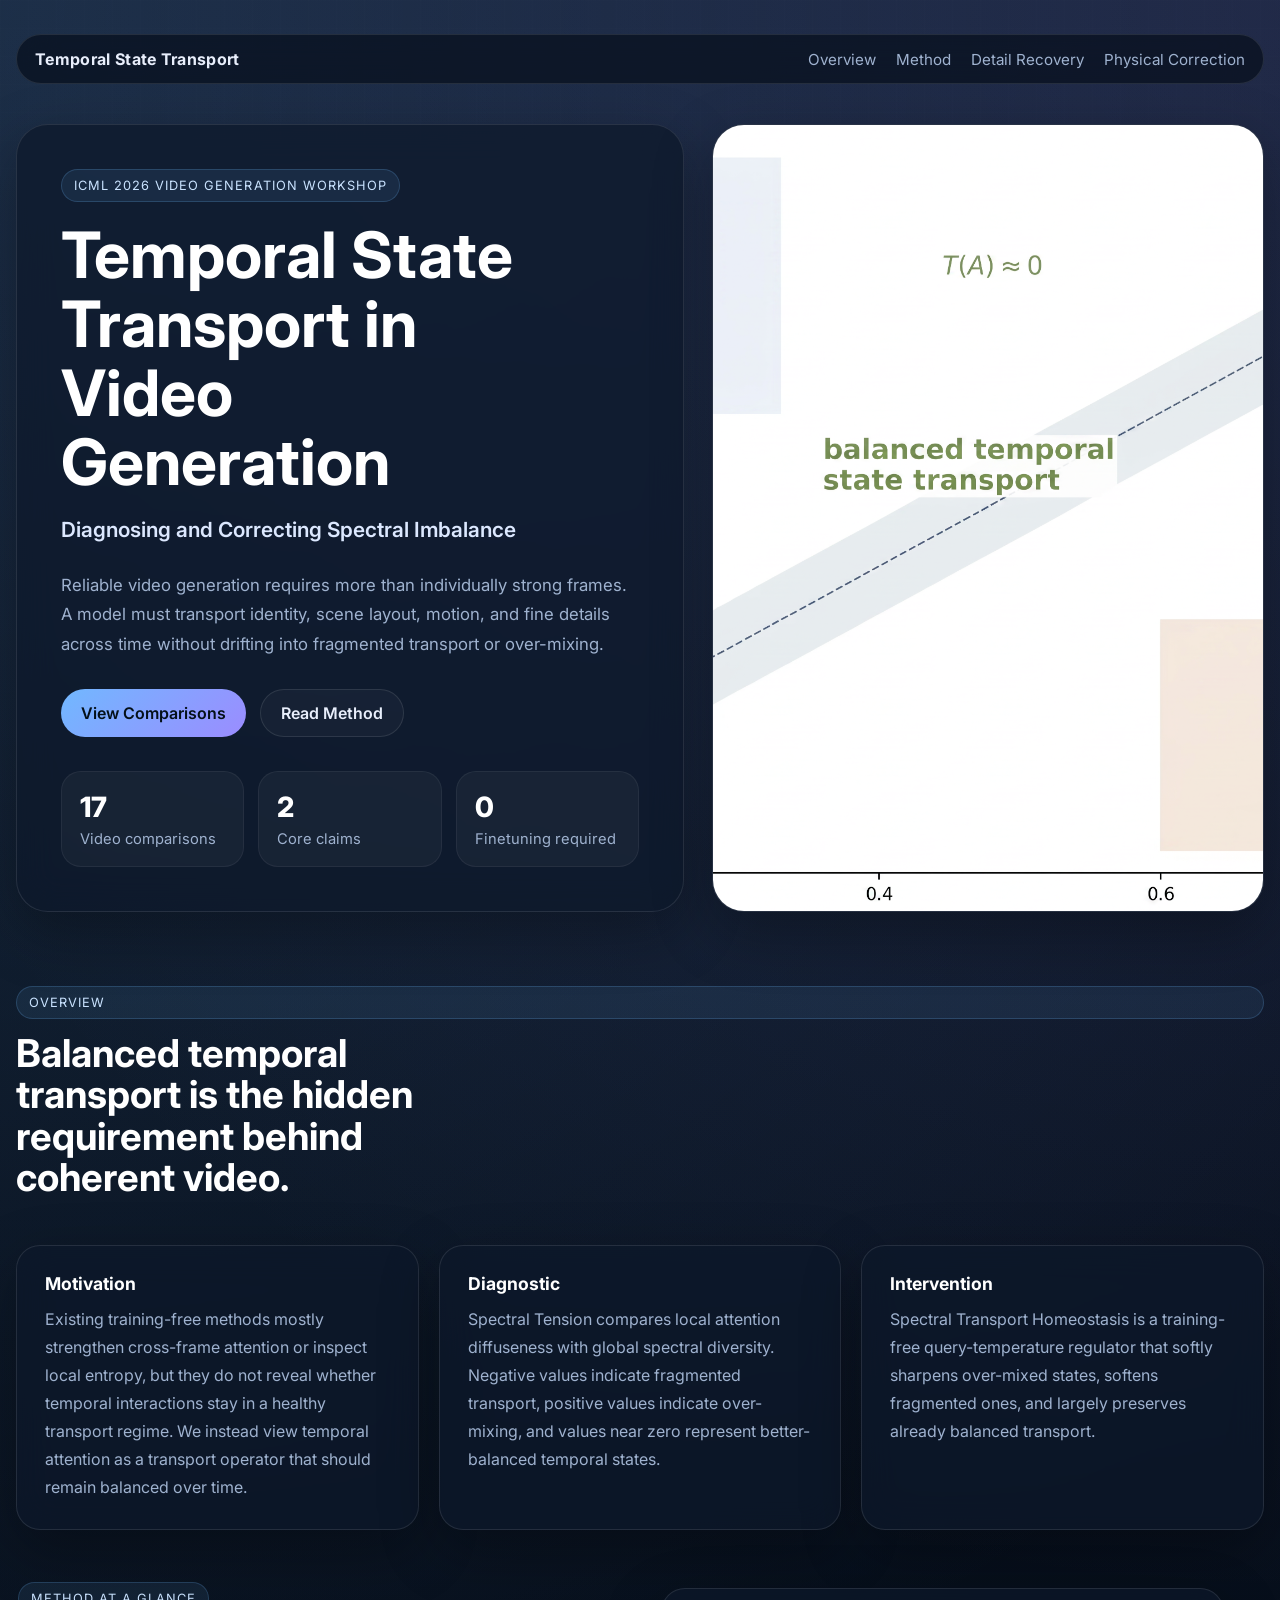
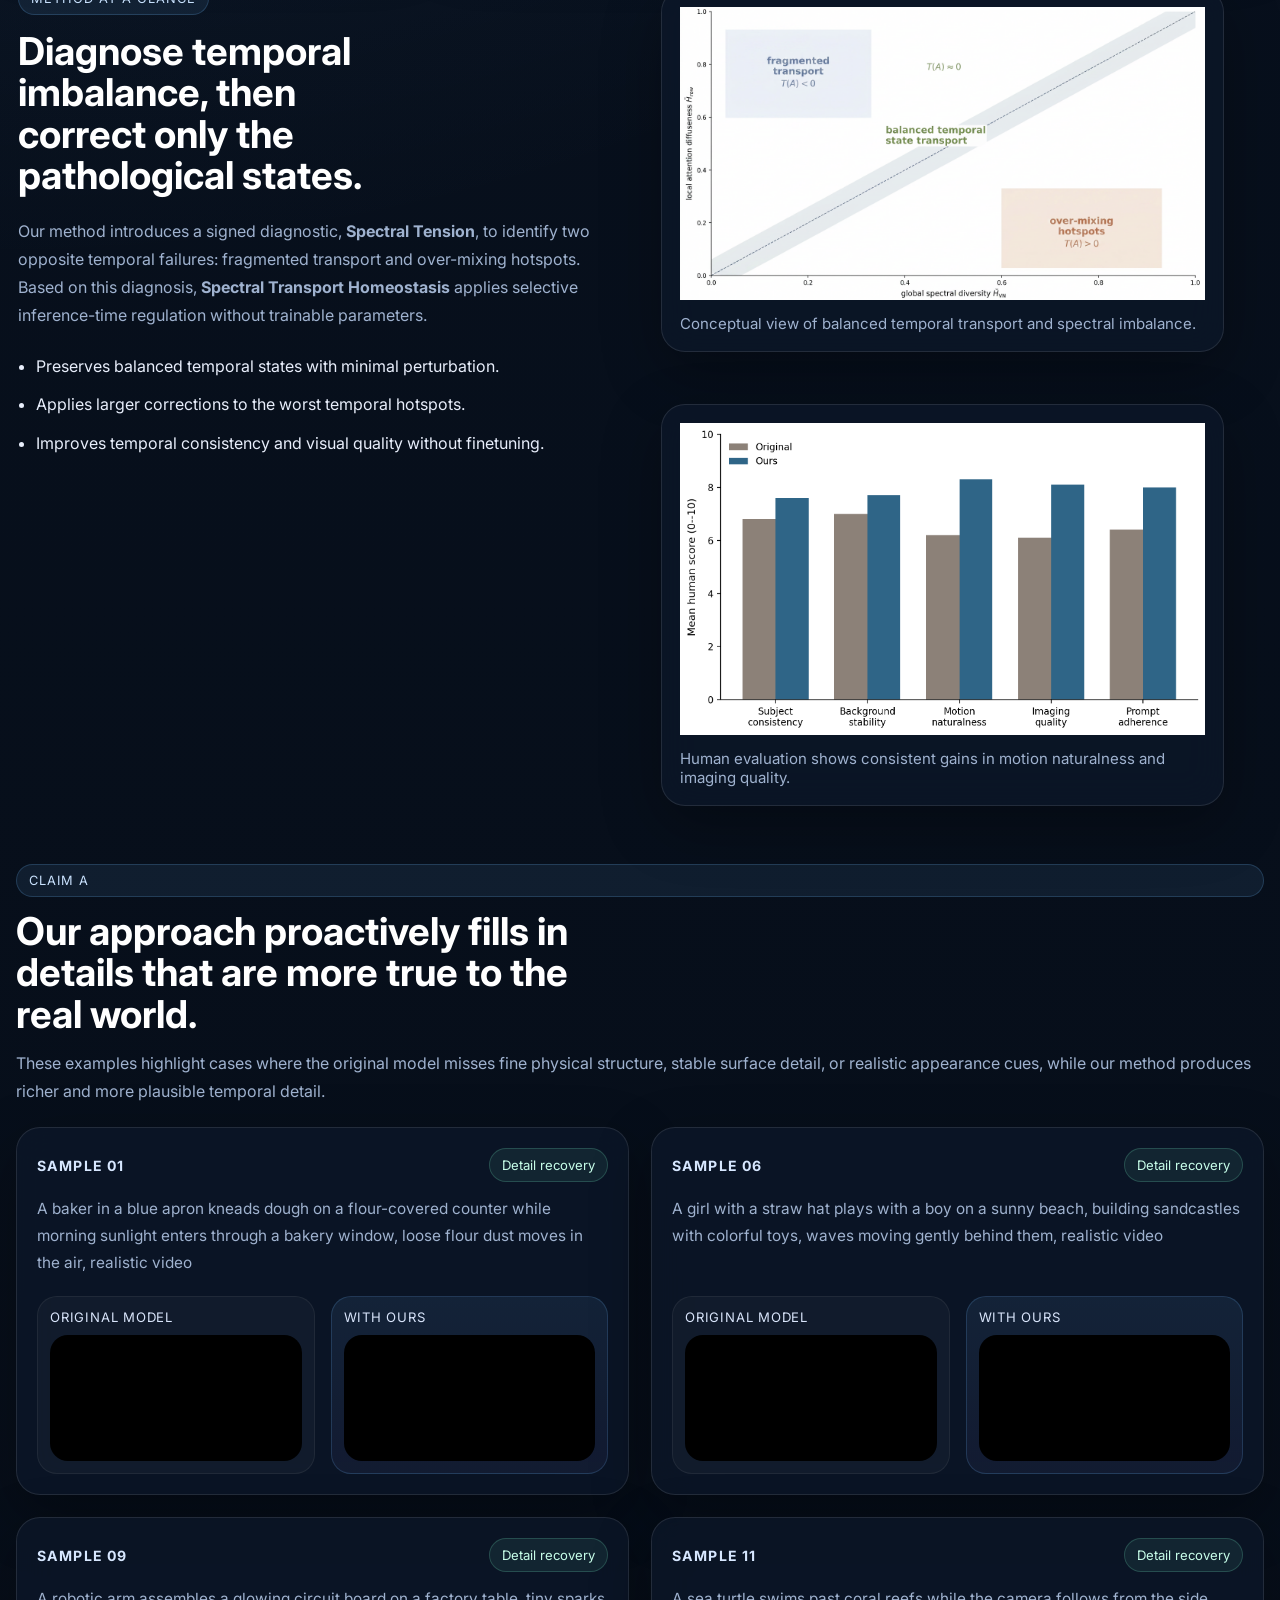
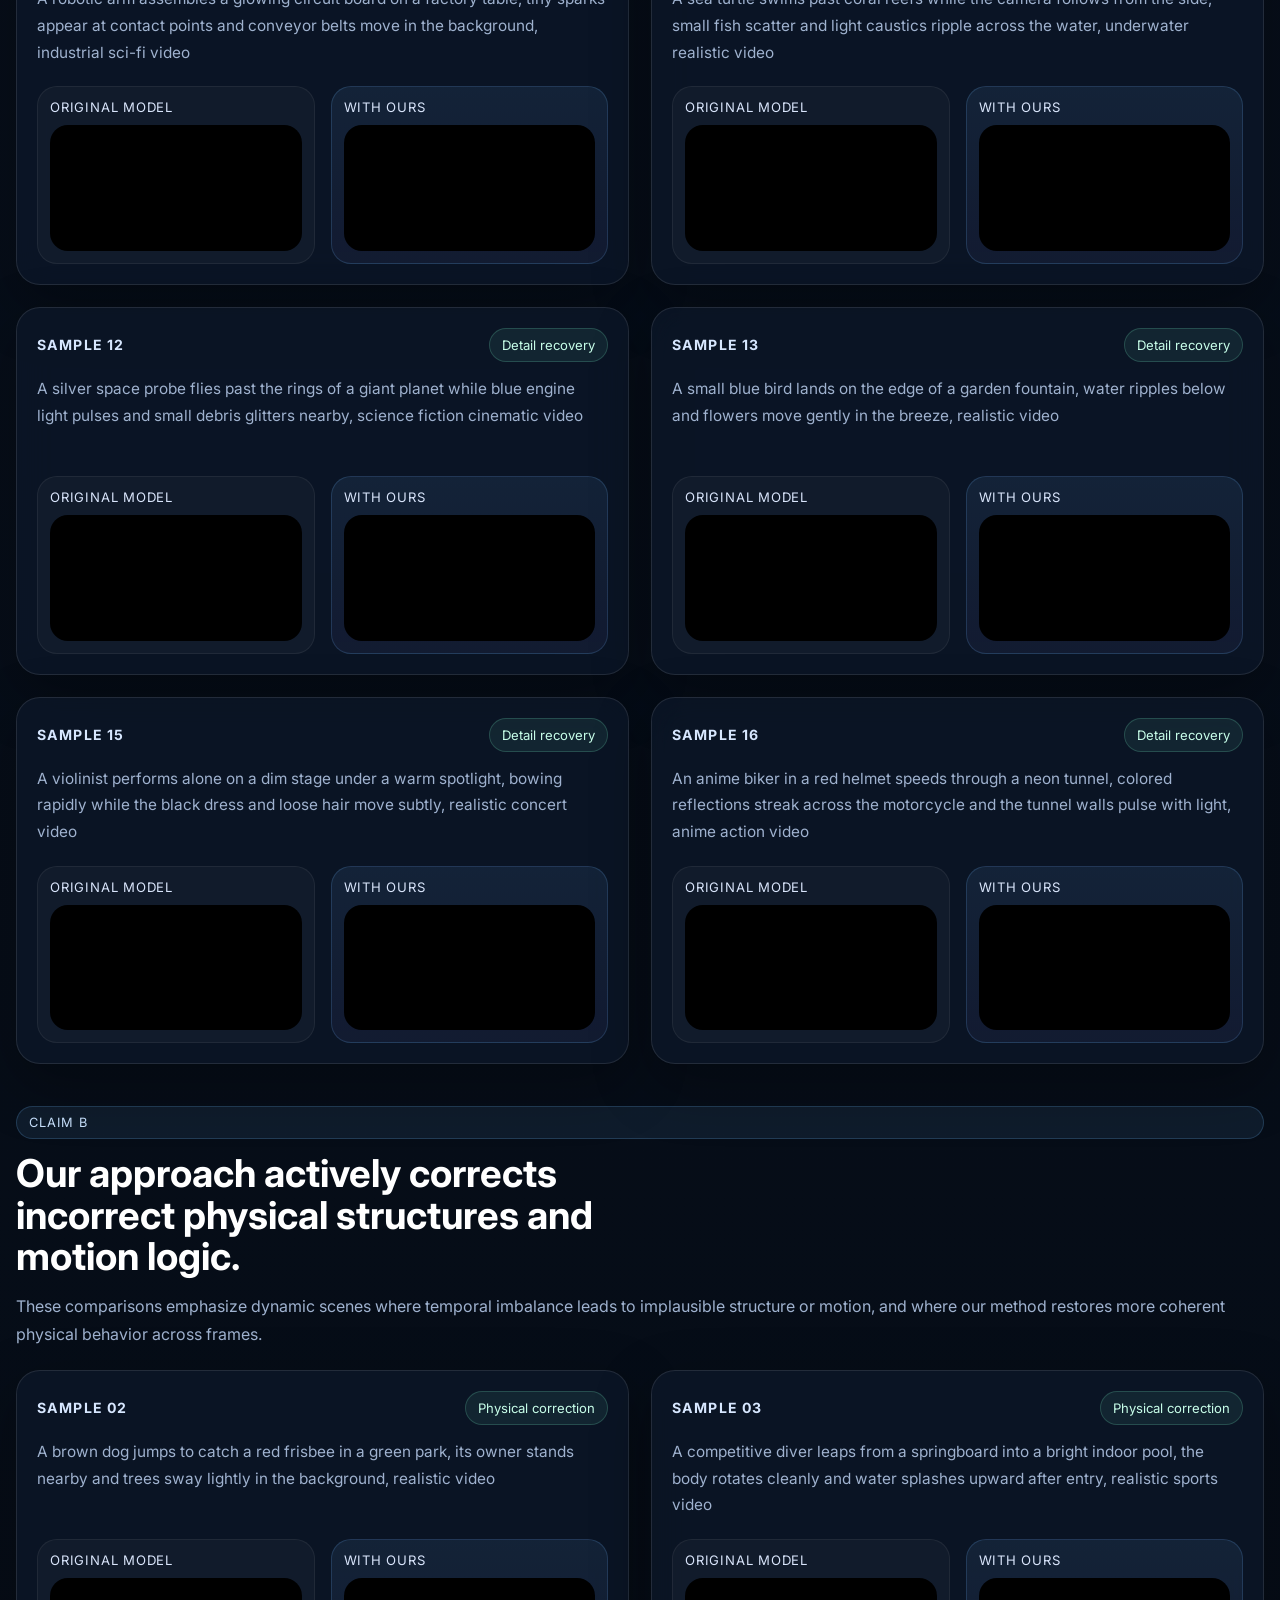
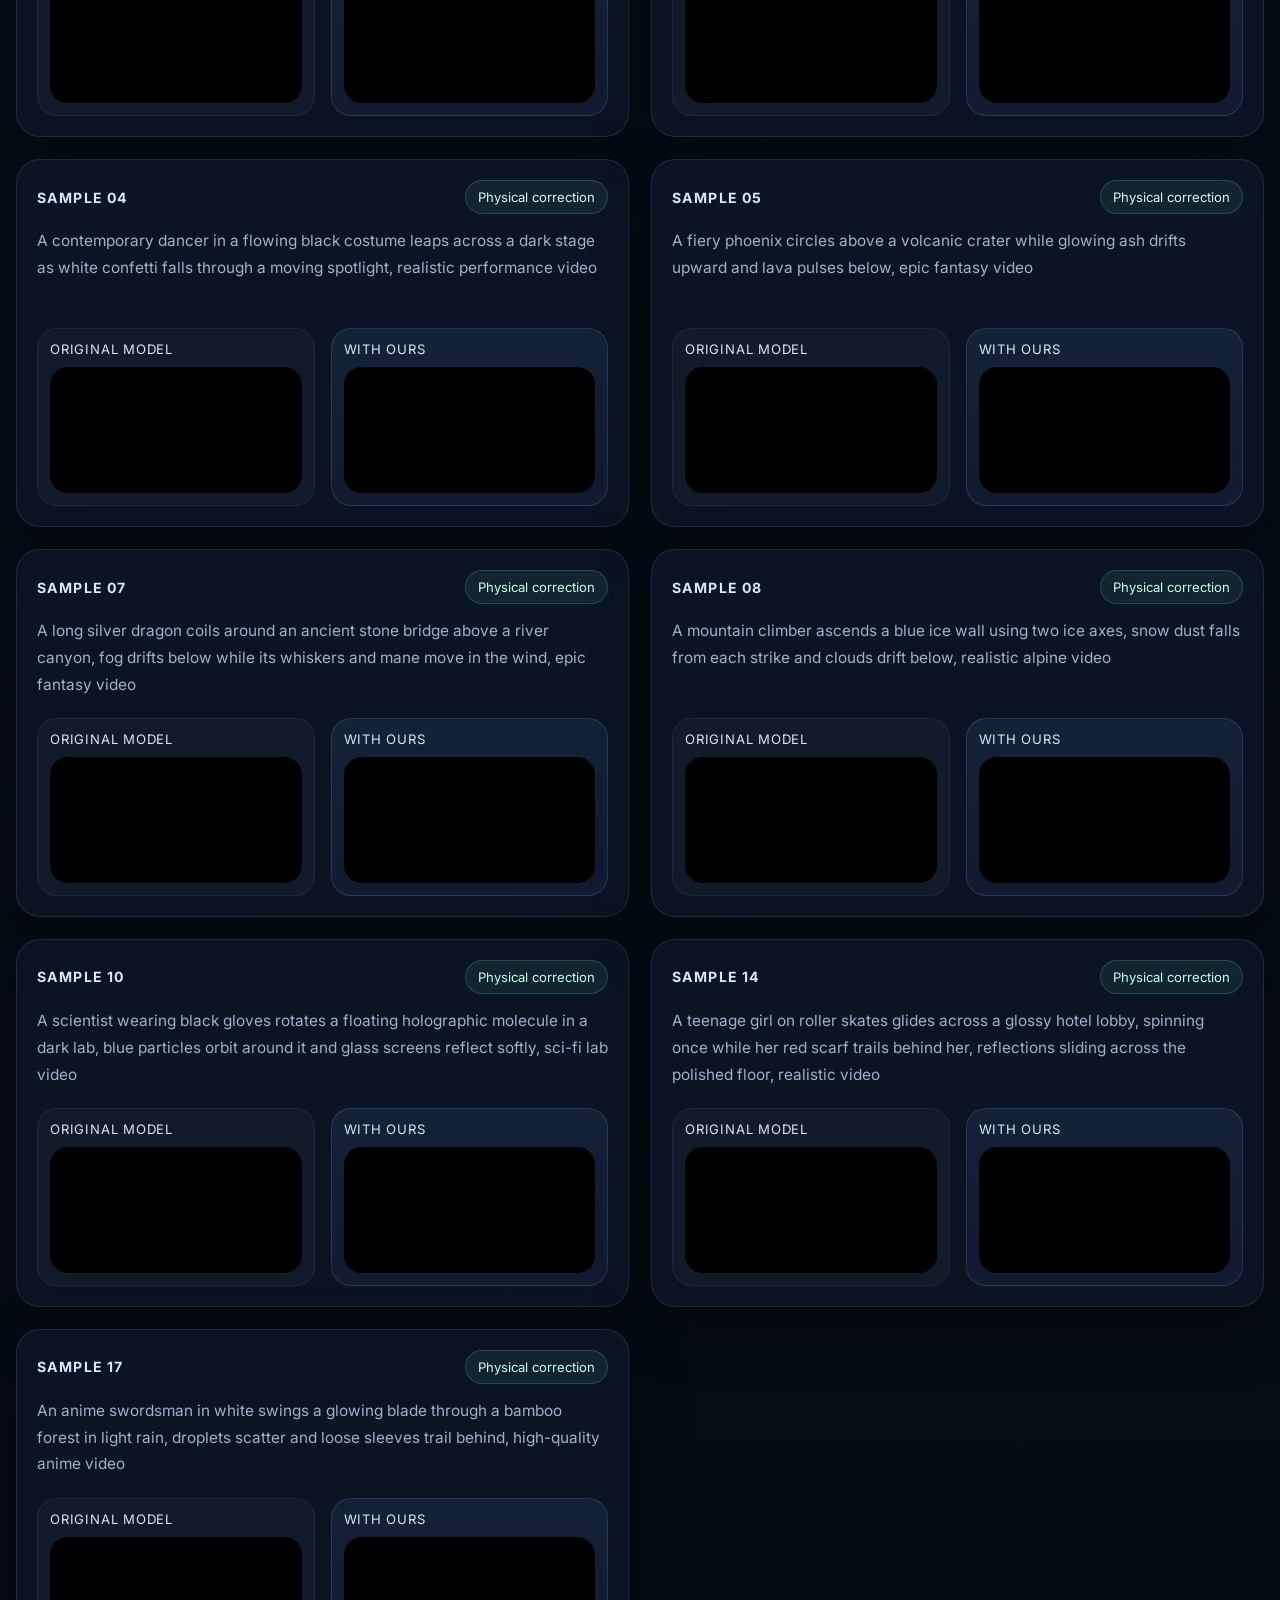
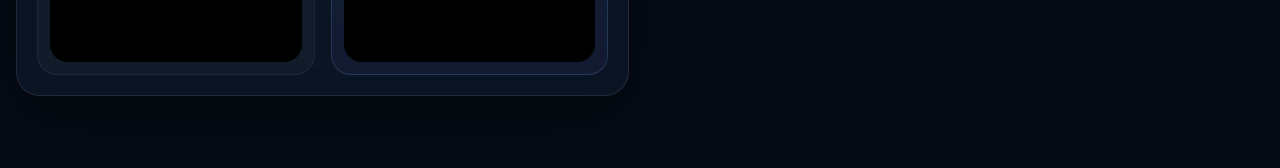
==== index.html @ c15dd342 "Add files via upload" ====
<!DOCTYPE html>
<html lang="en">
  <head>
    <meta charset="UTF-8" />
    <meta name="viewport" content="width=device-width, initial-scale=1.0" />
    <title>Temporal State Transport in Video Generation</title>
    <meta
      name="description"
      content="Project page for Temporal State Transport in Video Generation: Diagnosing and Correcting Spectral Imbalance."
    />
    <link rel="preconnect" href="https://fonts.googleapis.com" />
    <link rel="preconnect" href="https://fonts.gstatic.com" crossorigin />
    <link
      href="https://fonts.googleapis.com/css2?family=Inter:wght@400;500;600;700;800&display=swap"
      rel="stylesheet"
    />
    <link rel="stylesheet" href="styles.css" />
  </head>
  <body>
    <div class="page-shell">
      <header class="hero">
        <nav class="topbar">
          <div class="brand">Temporal State Transport</div>
          <div class="nav-links">
            <a href="#overview">Overview</a>
            <a href="#method">Method</a>
            <a href="#results-a">Detail Recovery</a>
            <a href="#results-b">Physical Correction</a>
          </div>
        </nav>

        <div class="hero-grid">
          <div class="hero-copy">
            <div class="eyebrow">ICML 2026 Video Generation Workshop</div>
            <h1>Temporal State Transport in Video Generation</h1>
            <p class="subtitle">Diagnosing and Correcting Spectral Imbalance</p>
            <p class="lead">
              Reliable video generation requires more than individually strong frames. A model must transport identity,
              scene layout, motion, and fine details across time without drifting into fragmented transport or over-mixing.
            </p>
            <div class="hero-actions">
              <a class="button primary" href="#results-a">View Comparisons</a>
              <a class="button ghost" href="#method">Read Method</a>
            </div>
            <div class="hero-metrics">
              <div>
                <span class="metric-value">17</span>
                <span class="metric-label">Video comparisons</span>
              </div>
              <div>
                <span class="metric-value">2</span>
                <span class="metric-label">Core claims</span>
              </div>
              <div>
                <span class="metric-value">0</span>
                <span class="metric-label">Finetuning required</span>
              </div>
            </div>
          </div>
          <div class="hero-visual card">
            <img src="assets/figs/concept-crop.png" alt="Conceptual overview of Temporal State Transport" />
          </div>
        </div>
      </header>

      <main>
        <section id="overview" class="section intro-grid">
          <div class="section-heading">
            <div class="eyebrow">Overview</div>
            <h2>Balanced temporal transport is the hidden requirement behind coherent video.</h2>
          </div>
          <div class="intro-cards">
            <article class="card info-card">
              <h3>Motivation</h3>
              <p>
                Existing training-free methods mostly strengthen cross-frame attention or inspect local entropy, but they do
                not reveal whether temporal interactions stay in a healthy transport regime. We instead view temporal attention
                as a transport operator that should remain balanced over time.
              </p>
            </article>
            <article class="card info-card">
              <h3>Diagnostic</h3>
              <p>
                Spectral Tension compares local attention diffuseness with global spectral diversity. Negative values indicate
                fragmented transport, positive values indicate over-mixing, and values near zero represent better-balanced
                temporal states.
              </p>
            </article>
            <article class="card info-card">
              <h3>Intervention</h3>
              <p>
                Spectral Transport Homeostasis is a training-free query-temperature regulator that softly sharpens over-mixed
                states, softens fragmented ones, and largely preserves already balanced transport.
              </p>
            </article>
          </div>
        </section>

        <section id="method" class="section split-section">
          <div class="split-copy">
            <div class="eyebrow">Method at a glance</div>
            <h2>Diagnose temporal imbalance, then correct only the pathological states.</h2>
            <p>
              Our method introduces a signed diagnostic, <strong>Spectral Tension</strong>, to identify two opposite temporal failures:
              fragmented transport and over-mixing hotspots. Based on this diagnosis, <strong>Spectral Transport Homeostasis</strong>
              applies selective inference-time regulation without trainable parameters.
            </p>
            <ul class="feature-list">
              <li>Preserves balanced temporal states with minimal perturbation.</li>
              <li>Applies larger corrections to the worst temporal hotspots.</li>
              <li>Improves temporal consistency and visual quality without finetuning.</li>
            </ul>
          </div>
          <div class="split-visual stack">
            <figure class="card figure-card">
              <img src="assets/figs/concept.png" alt="Temporal State Transport concept figure" />
              <figcaption>Conceptual view of balanced temporal transport and spectral imbalance.</figcaption>
            </figure>
            <figure class="card figure-card small">
              <img src="assets/figs/human_eval.png" alt="Human evaluation results" />
              <figcaption>Human evaluation shows consistent gains in motion naturalness and imaging quality.</figcaption>
            </figure>
          </div>
        </section>

        <section id="results-a" class="section results-section">
          <div class="section-heading narrow">
            <div class="eyebrow">Claim A</div>
            <h2>Our approach proactively fills in details that are more true to the real world.</h2>
            <p>
              These examples highlight cases where the original model misses fine physical structure, stable surface detail,
              or realistic appearance cues, while our method produces richer and more plausible temporal detail.
            </p>
          </div>
          <div id="claim-a-grid" class="results-grid"></div>
        </section>

        <section id="results-b" class="section results-section">
          <div class="section-heading narrow">
            <div class="eyebrow">Claim B</div>
            <h2>Our approach actively corrects incorrect physical structures and motion logic.</h2>
            <p>
              These comparisons emphasize dynamic scenes where temporal imbalance leads to implausible structure or motion,
              and where our method restores more coherent physical behavior across frames.
            </p>
          </div>
          <div id="claim-b-grid" class="results-grid"></div>
        </section>
      </main>
    </div>

    <template id="video-card-template">
      <article class="card video-card">
        <div class="video-card-head">
          <span class="sample-index"></span>
          <span class="claim-pill"></span>
        </div>
        <p class="prompt"></p>
        <div class="video-compare">
          <div class="video-panel">
            <div class="video-label">Original model</div>
            <video playsinline muted loop preload="metadata"></video>
          </div>
          <div class="video-panel highlight">
            <div class="video-label">With ours</div>
            <video playsinline muted loop preload="metadata"></video>
          </div>
        </div>
      </article>
    </template>

    <script src="script.js"></script>
  </body>
</html>
---- styles.css ----
:root {
  --bg: #07111f;
  --bg-elevated: rgba(13, 24, 42, 0.72);
  --panel: rgba(10, 18, 33, 0.92);
  --panel-2: rgba(255, 255, 255, 0.06);
  --line: rgba(255, 255, 255, 0.1);
  --text: #e8eefb;
  --muted: #9fb2cf;
  --strong: #ffffff;
  --accent: #71b8ff;
  --accent-2: #9b8cff;
  --success: #79f0c4;
  --shadow: 0 20px 60px rgba(0, 0, 0, 0.3);
  --radius: 24px;
  --radius-sm: 16px;
  --max-width: 1380px;
}

* {
  box-sizing: border-box;
}

html {
  scroll-behavior: smooth;
}

body {
  margin: 0;
  font-family: 'Inter', system-ui, sans-serif;
  color: var(--text);
  background:
    radial-gradient(circle at top left, rgba(113, 184, 255, 0.16), transparent 28%),
    radial-gradient(circle at top right, rgba(155, 140, 255, 0.14), transparent 24%),
    linear-gradient(180deg, #08111f 0%, #050b14 100%);
}

body::before {
  content: '';
  position: fixed;
  inset: 0;
  pointer-events: none;
  background-image: linear-gradient(rgba(255,255,255,0.03) 1px, transparent 1px),
    linear-gradient(90deg, rgba(255,255,255,0.03) 1px, transparent 1px);
  background-size: 28px 28px;
  mask-image: linear-gradient(180deg, rgba(255,255,255,0.26), transparent 70%);
}

img {
  max-width: 100%;
  display: block;
}

video {
  width: 100%;
  display: block;
  border-radius: 18px;
  background: #000;
}

p {
  margin: 0;
  color: var(--muted);
  line-height: 1.75;
}

a {
  color: inherit;
  text-decoration: none;
}

.page-shell {
  width: min(calc(100% - 32px), var(--max-width));
  margin: 0 auto;
  padding-bottom: 72px;
}

.hero {
  padding: 28px 0 32px;
}

.topbar {
  display: flex;
  justify-content: space-between;
  align-items: center;
  gap: 24px;
  padding: 14px 18px;
  margin-top: 6px;
  border: 1px solid var(--line);
  border-radius: 999px;
  background: rgba(8, 16, 30, 0.72);
  backdrop-filter: blur(20px);
  position: sticky;
  top: 16px;
  z-index: 10;
}

.brand {
  font-weight: 700;
  letter-spacing: 0.02em;
}

.nav-links {
  display: flex;
  flex-wrap: wrap;
  gap: 20px;
  color: var(--muted);
  font-size: 0.95rem;
}

.nav-links a:hover,
.nav-links a:focus-visible {
  color: var(--strong);
}

.hero-grid {
  display: grid;
  grid-template-columns: 1.15fr 0.95fr;
  gap: 28px;
  align-items: stretch;
  padding-top: 40px;
}

.hero-copy,
.card {
  border: 1px solid var(--line);
  background: var(--bg-elevated);
  backdrop-filter: blur(18px);
  box-shadow: var(--shadow);
}

.hero-copy {
  border-radius: 32px;
  padding: 44px;
}

.eyebrow {
  display: inline-flex;
  padding: 8px 12px;
  border-radius: 999px;
  background: rgba(113, 184, 255, 0.09);
  border: 1px solid rgba(113, 184, 255, 0.2);
  color: #cae3ff;
  font-size: 0.8rem;
  letter-spacing: 0.08em;
  text-transform: uppercase;
}

h1,
h2,
h3 {
  margin: 0;
  color: var(--strong);
  line-height: 1.08;
}

h1 {
  font-size: clamp(2.6rem, 5vw, 4.9rem);
  margin-top: 18px;
  max-width: 11ch;
}

.subtitle {
  margin-top: 16px;
  color: #dce8ff;
  font-size: 1.3rem;
  font-weight: 600;
}

.lead {
  margin-top: 22px;
  font-size: 1.05rem;
  max-width: 62ch;
}

.hero-actions {
  display: flex;
  flex-wrap: wrap;
  gap: 14px;
  margin-top: 30px;
}

.button {
  display: inline-flex;
  align-items: center;
  justify-content: center;
  min-height: 48px;
  padding: 0 20px;
  border-radius: 999px;
  font-weight: 600;
  transition: transform 0.2s ease, border-color 0.2s ease, background 0.2s ease;
}

.button:hover,
.button:focus-visible {
  transform: translateY(-1px);
}

.button.primary {
  background: linear-gradient(135deg, var(--accent), var(--accent-2));
  color: #041019;
}

.button.ghost {
  border: 1px solid var(--line);
  background: rgba(255, 255, 255, 0.03);
}

.hero-metrics {
  display: grid;
  grid-template-columns: repeat(3, minmax(0, 1fr));
  gap: 14px;
  margin-top: 34px;
}

.hero-metrics > div {
  padding: 18px;
  border-radius: 20px;
  background: rgba(255, 255, 255, 0.04);
  border: 1px solid rgba(255, 255, 255, 0.06);
}

.metric-value {
  display: block;
  font-size: 1.75rem;
  font-weight: 800;
  color: var(--strong);
}

.metric-label {
  display: block;
  margin-top: 6px;
  color: var(--muted);
  font-size: 0.92rem;
}

.hero-visual {
  border-radius: 32px;
  overflow: hidden;
  min-height: 100%;
}

.hero-visual img {
  width: 100%;
  height: 100%;
  object-fit: cover;
}

.section {
  padding-top: 42px;
}

.section-heading {
  display: grid;
  gap: 14px;
  margin-bottom: 22px;
}

.section-heading h2 {
  font-size: clamp(1.8rem, 3vw, 3.2rem);
  max-width: 18ch;
}

.section-heading.narrow h2 {
  max-width: 24ch;
}

.intro-grid {
  display: grid;
  gap: 24px;
}

.intro-cards {
  display: grid;
  grid-template-columns: repeat(3, minmax(0, 1fr));
  gap: 20px;
}

.info-card,
.figure-card,
.video-card {
  border-radius: var(--radius);
}

.info-card {
  padding: 28px;
}

.info-card h3 {
  margin-bottom: 12px;
  font-size: 1.1rem;
}

.split-section {
  display: grid;
  grid-template-columns: 0.95fr 1.05fr;
  gap: 24px;
  align-items: start;
}

.split-copy {
  padding: 10px 4px 0 2px;
}

.split-copy h2 {
  margin-top: 16px;
  font-size: clamp(2rem, 3vw, 3.4rem);
  max-width: 14ch;
}

.split-copy p {
  margin-top: 20px;
}

.feature-list {
  margin: 24px 0 0;
  padding-left: 18px;
  color: var(--text);
}

.feature-list li {
  margin-top: 12px;
  line-height: 1.65;
}

.stack {
  display: grid;
  gap: 20px;
}

.figure-card {
  padding: 18px;
}

.figure-card.small {
  max-width: 88%;
}

.figure-card figcaption {
  padding-top: 14px;
  color: var(--muted);
  font-size: 0.94rem;
}

.results-grid {
  display: grid;
  grid-template-columns: repeat(2, minmax(0, 1fr));
  gap: 22px;
}

.video-card {
  padding: 20px;
}

.video-card-head {
  display: flex;
  justify-content: space-between;
  align-items: center;
  gap: 16px;
  margin-bottom: 14px;
}

.sample-index {
  font-size: 0.88rem;
  font-weight: 700;
  letter-spacing: 0.08em;
  text-transform: uppercase;
  color: #d7e7ff;
}

.claim-pill {
  padding: 8px 12px;
  border-radius: 999px;
  border: 1px solid rgba(121, 240, 196, 0.2);
  background: rgba(121, 240, 196, 0.08);
  color: #c8ffea;
  font-size: 0.82rem;
  white-space: nowrap;
}

.prompt {
  font-size: 0.96rem;
  min-height: 84px;
}

.video-compare {
  display: grid;
  grid-template-columns: repeat(2, minmax(0, 1fr));
  gap: 16px;
  margin-top: 16px;
}

.video-panel {
  padding: 12px;
  border-radius: 20px;
  background: rgba(255, 255, 255, 0.03);
  border: 1px solid rgba(255, 255, 255, 0.06);
}

.video-panel.highlight {
  background: linear-gradient(180deg, rgba(113, 184, 255, 0.09), rgba(155, 140, 255, 0.06));
  border-color: rgba(113, 184, 255, 0.18);
}

.video-label {
  font-size: 0.82rem;
  letter-spacing: 0.06em;
  text-transform: uppercase;
  color: #d9e5fb;
  margin-bottom: 10px;
}

@media (max-width: 1120px) {
  .hero-grid,
  .split-section,
  .intro-cards,
  .results-grid {
    grid-template-columns: 1fr;
  }

  .figure-card.small {
    max-width: 100%;
  }
}

@media (max-width: 760px) {
  .page-shell {
    width: min(calc(100% - 20px), var(--max-width));
  }

  .topbar {
    border-radius: 24px;
    align-items: flex-start;
    flex-direction: column;
  }

  .hero-copy {
    padding: 28px;
  }

  .hero-metrics,
  .video-compare {
    grid-template-columns: 1fr;
  }

  .section-heading h2,
  .split-copy h2 {
    max-width: none;
  }

  .prompt {
    min-height: 0;
  }
}
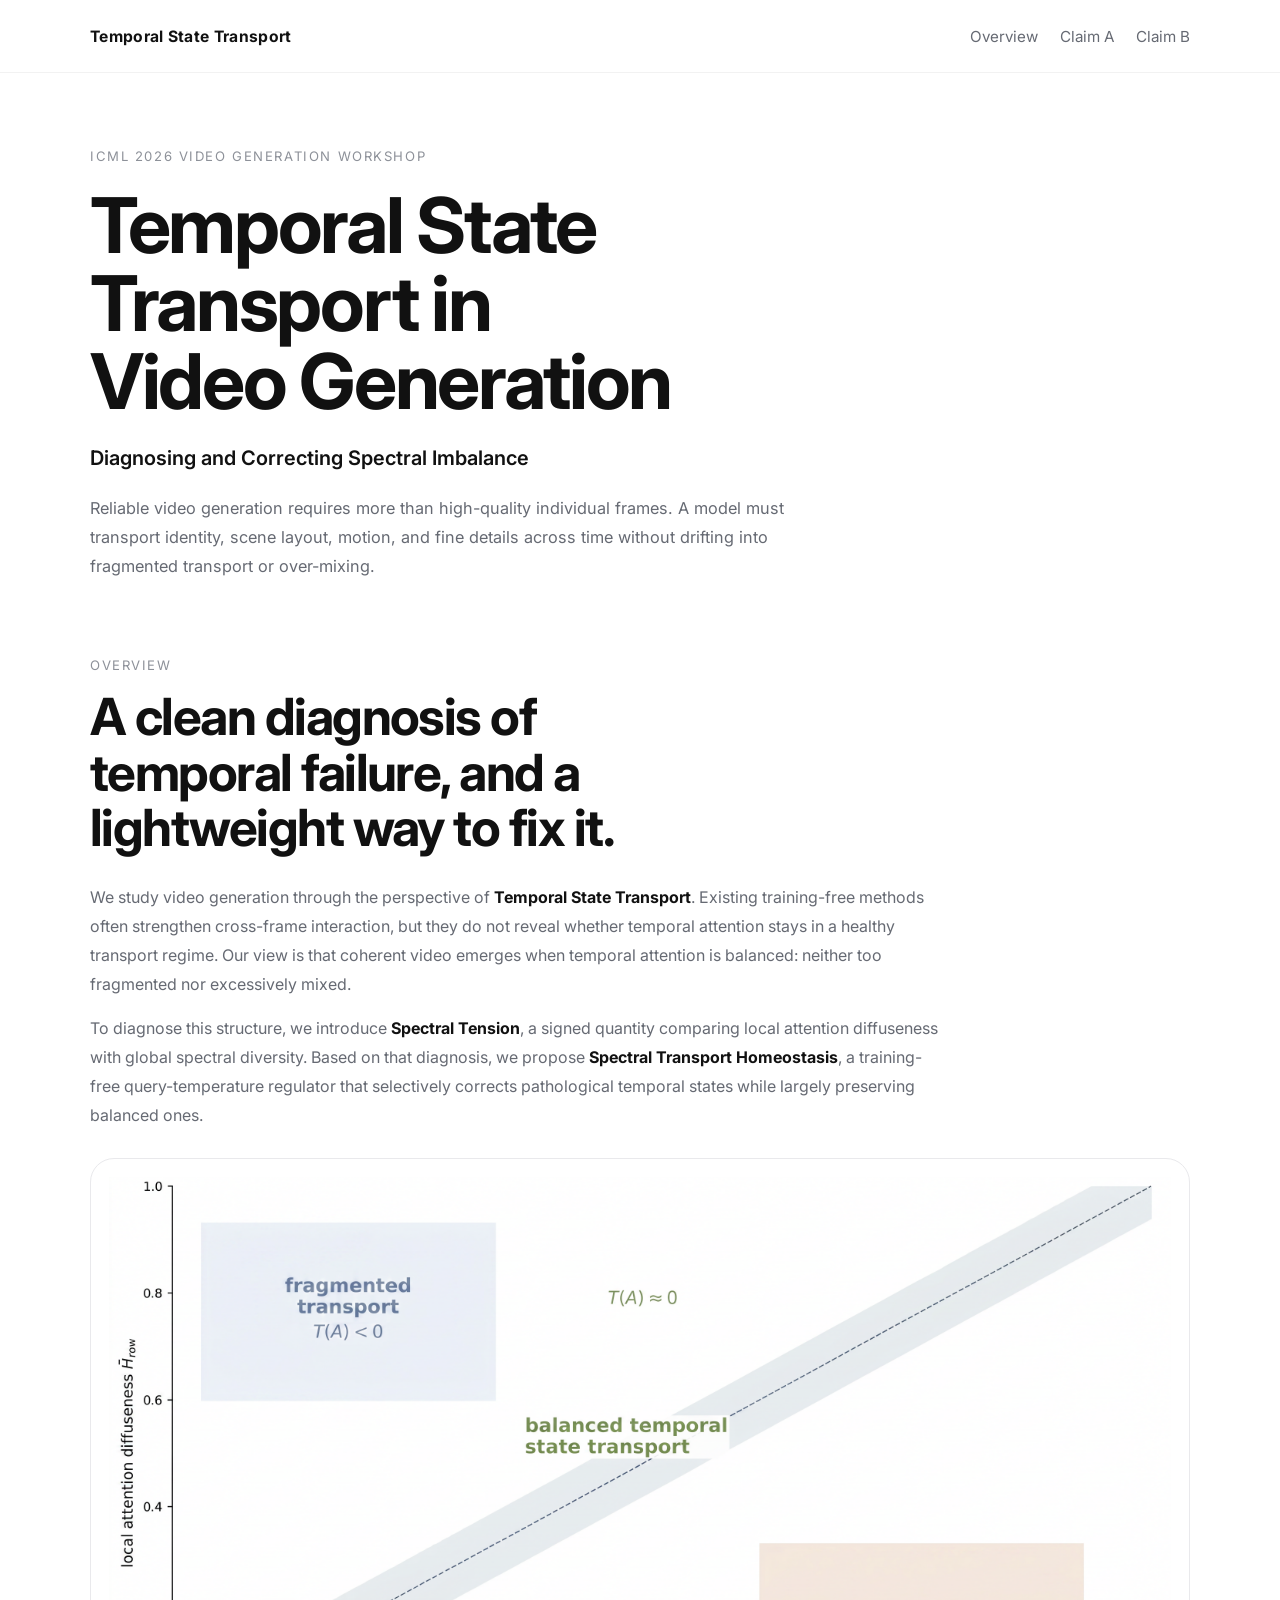
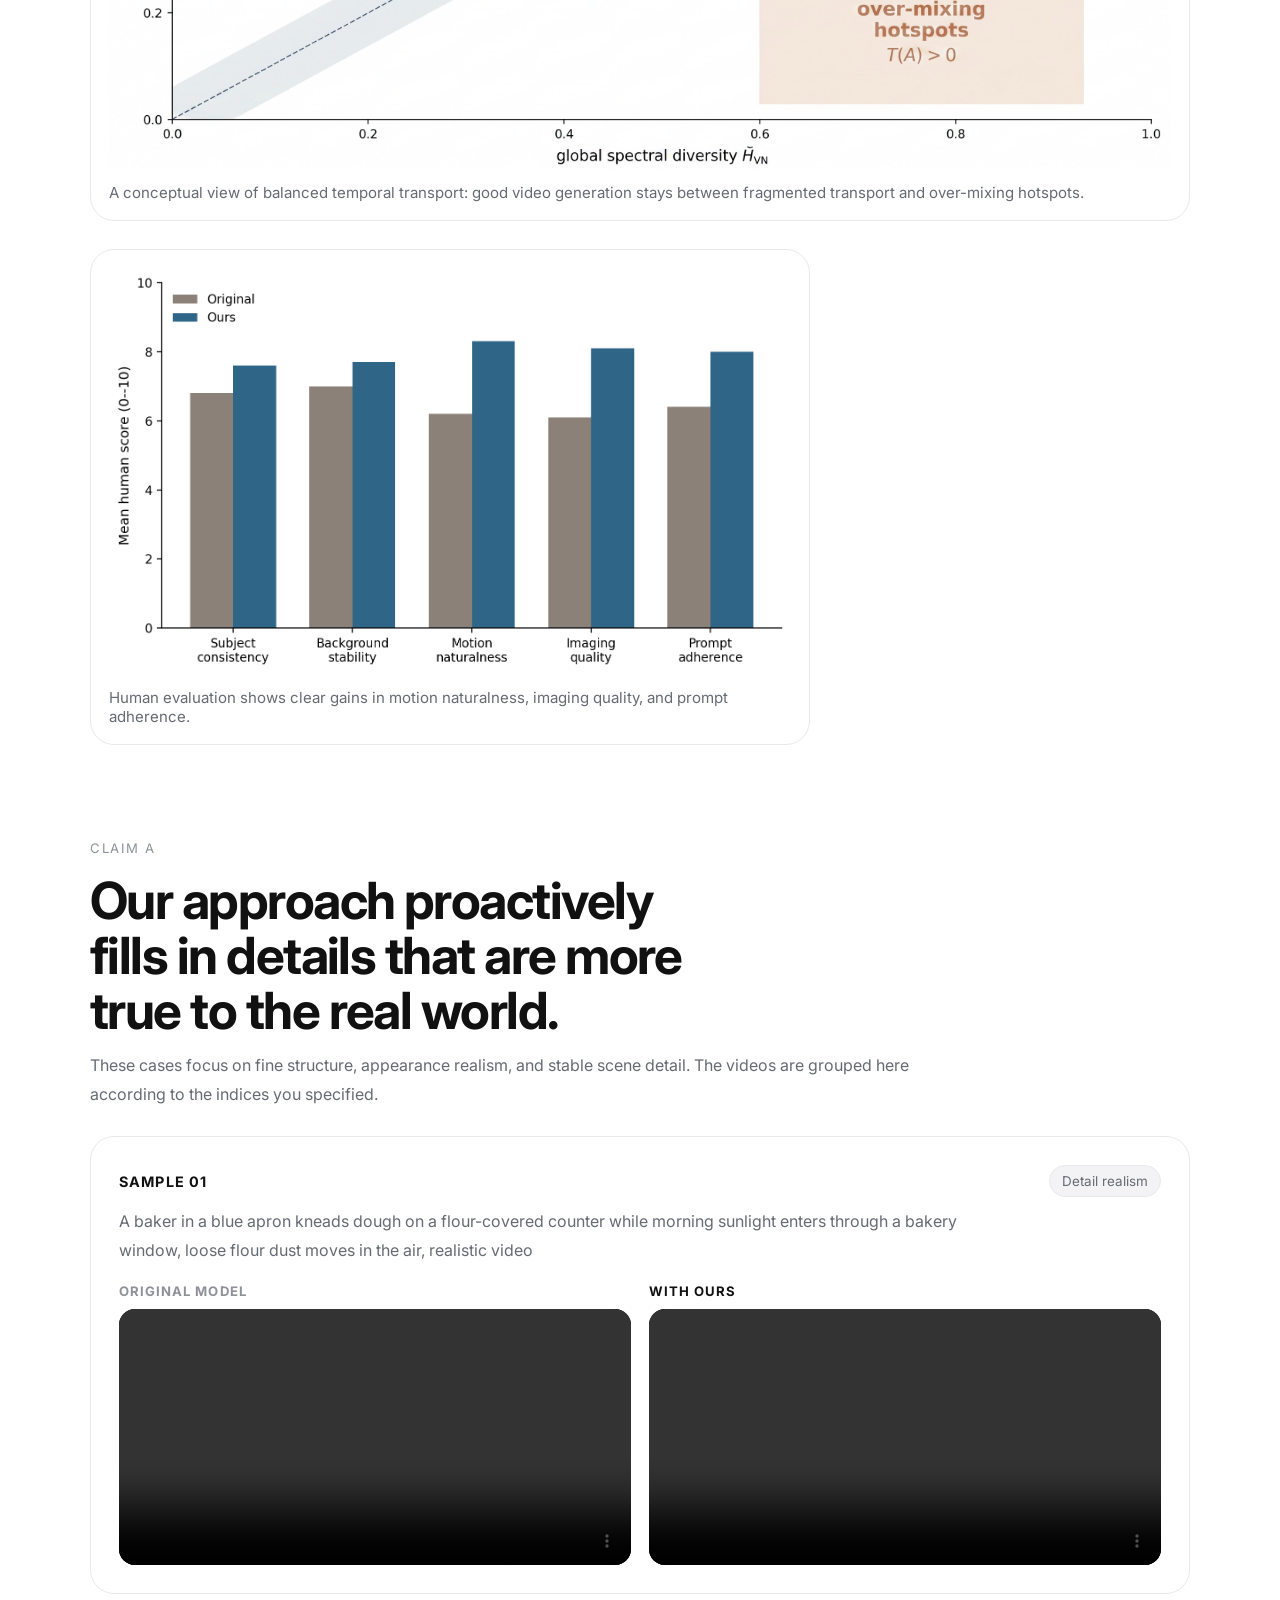
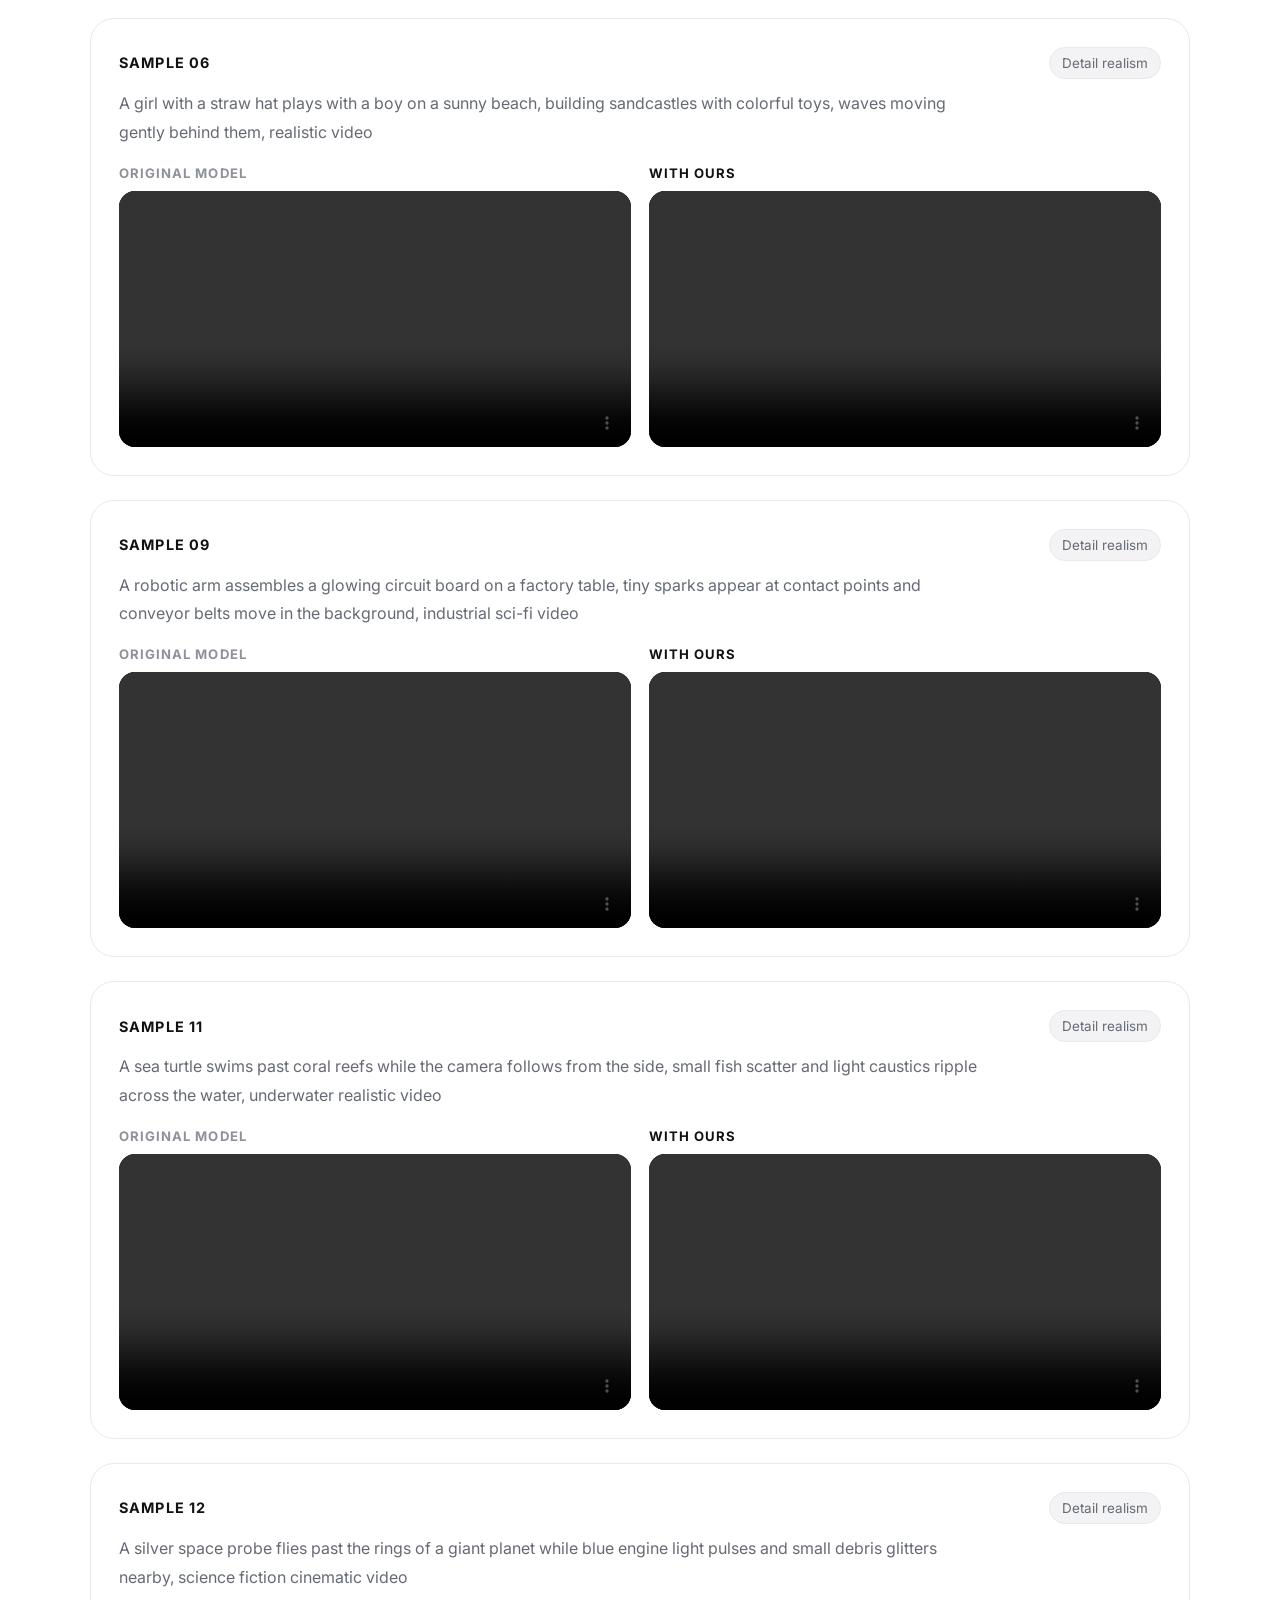
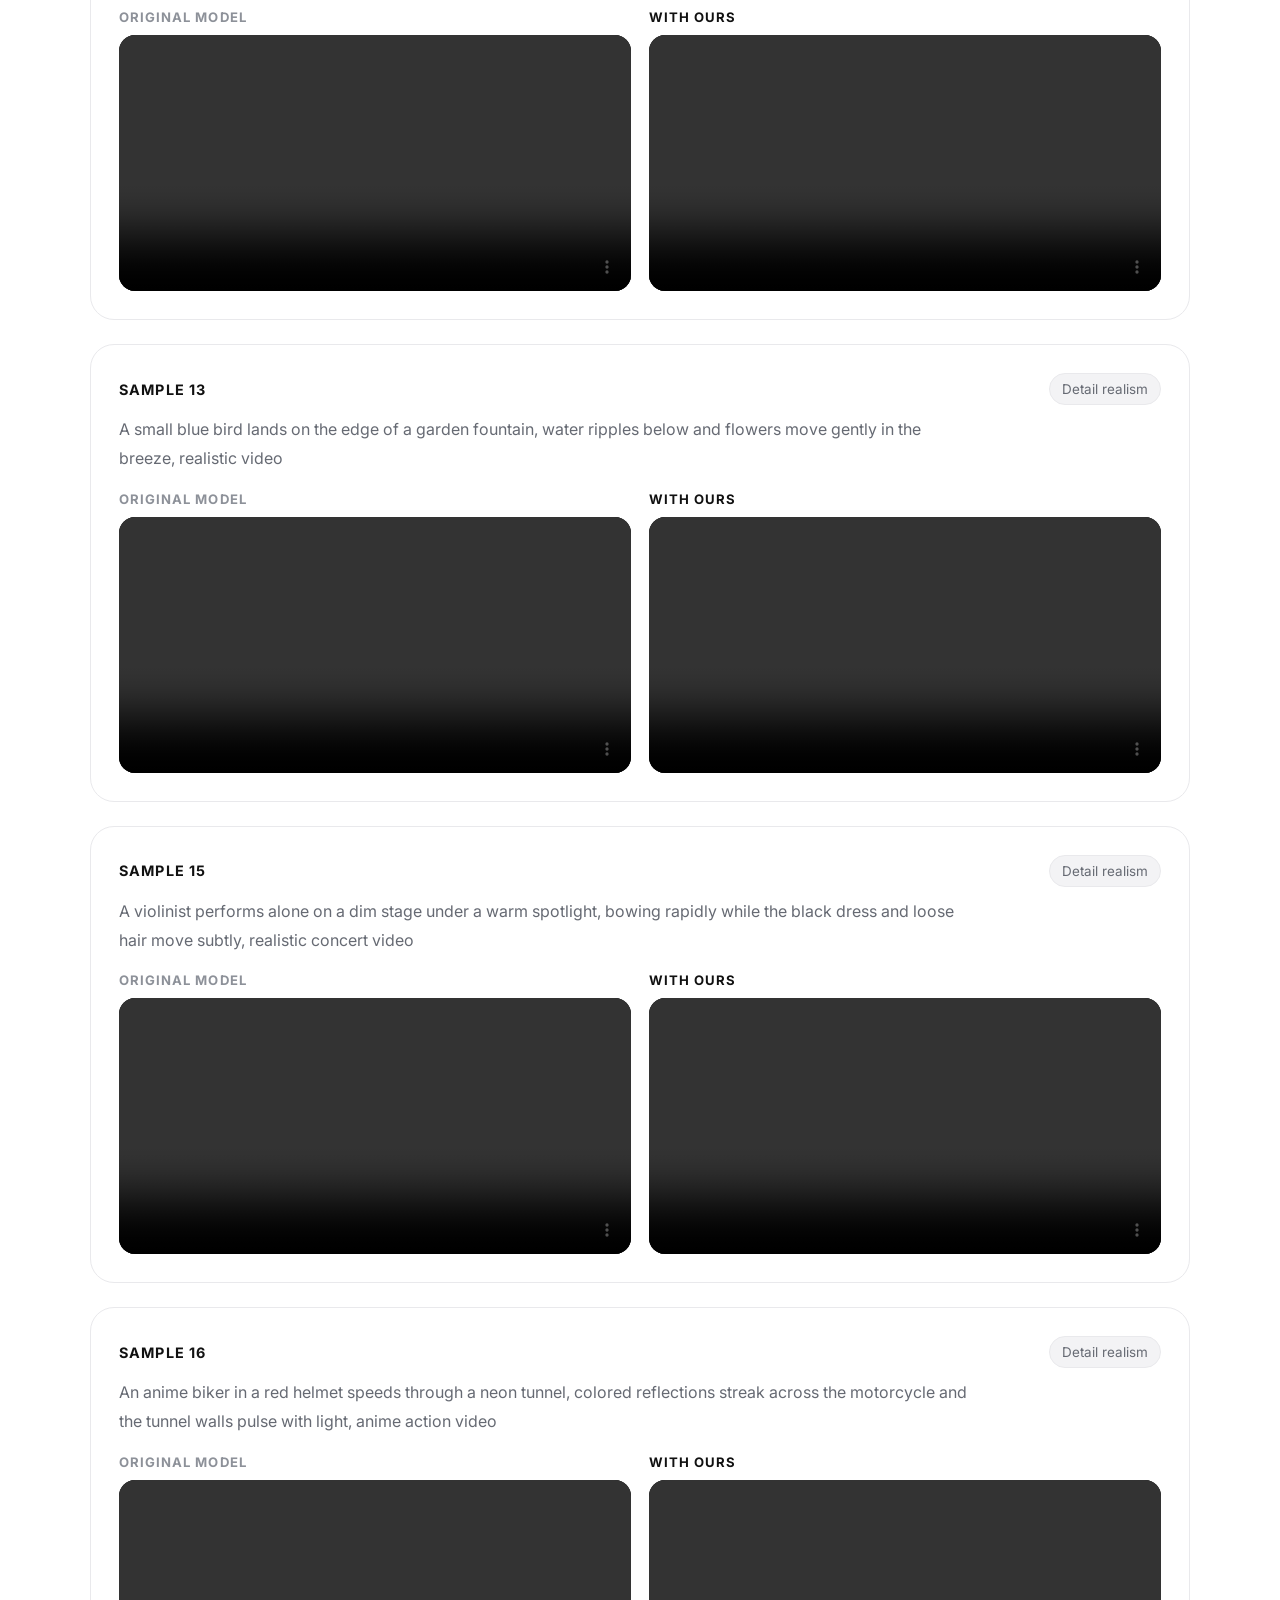
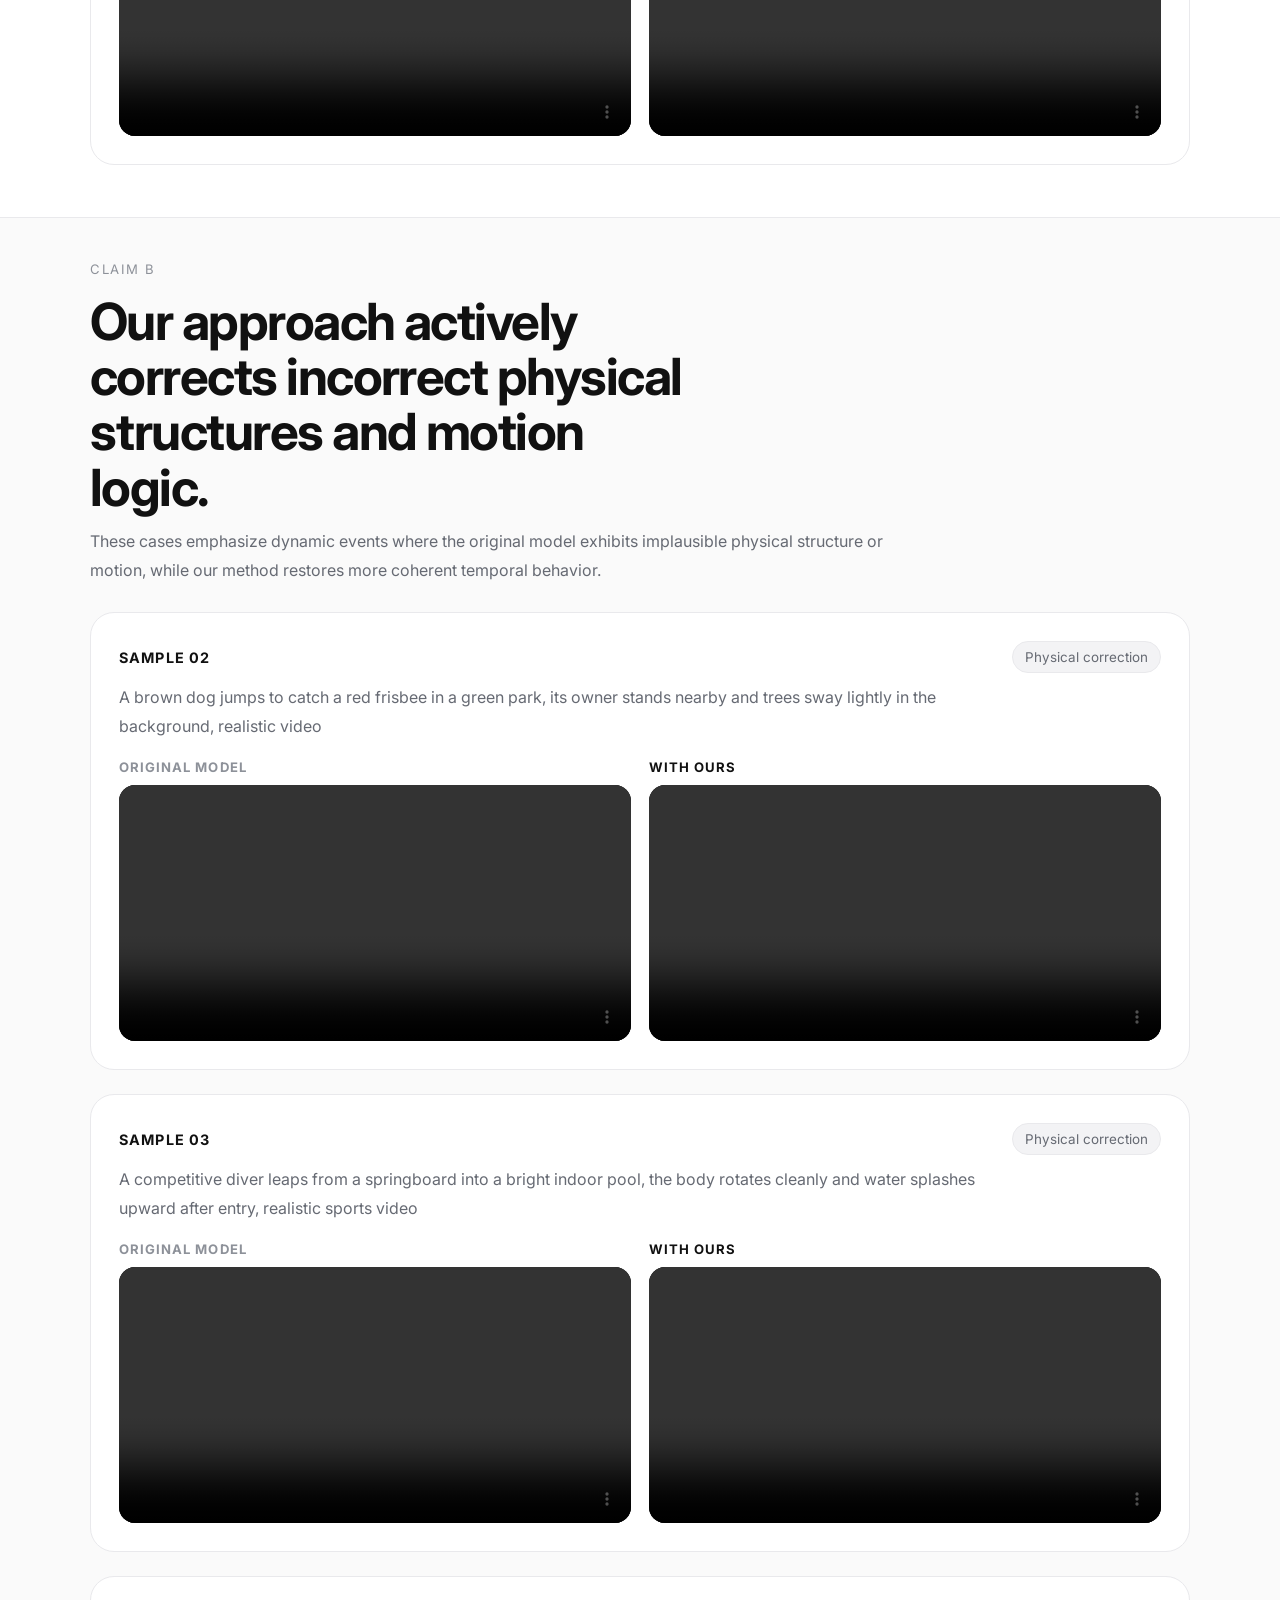
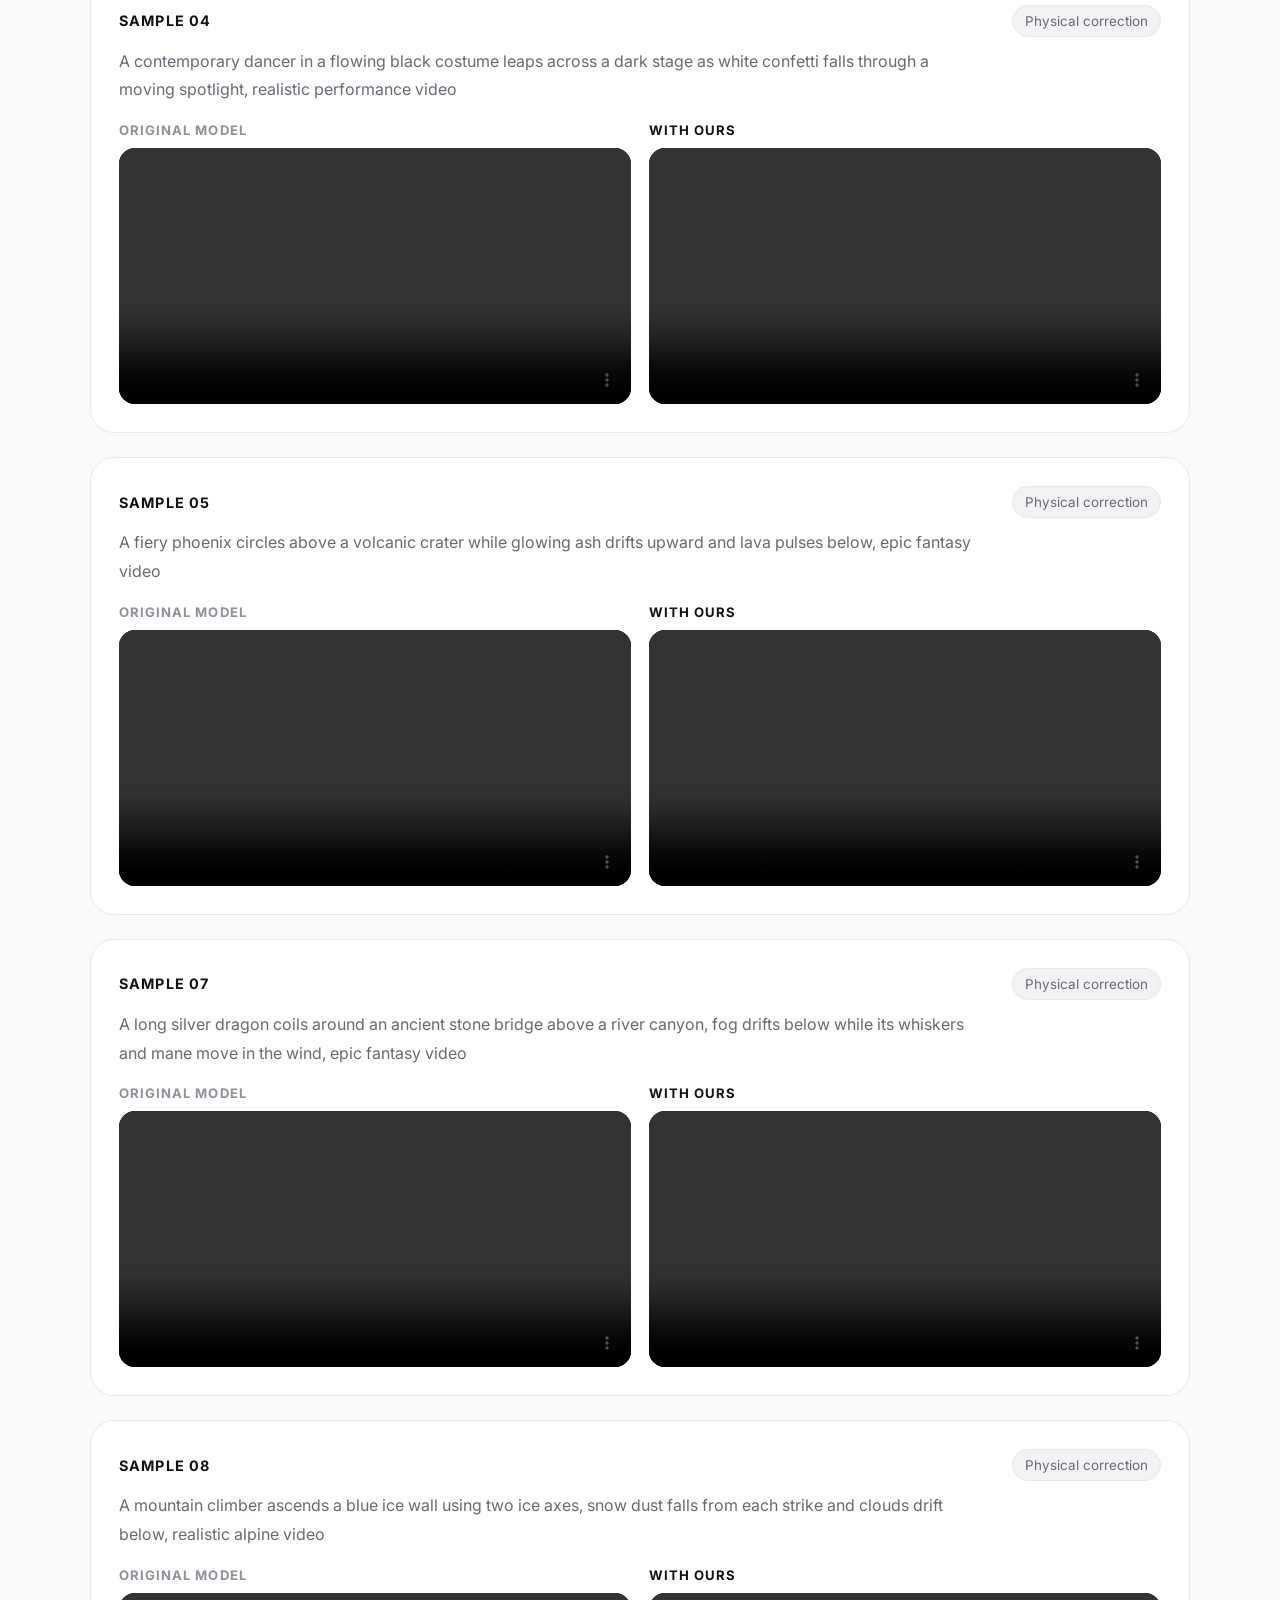
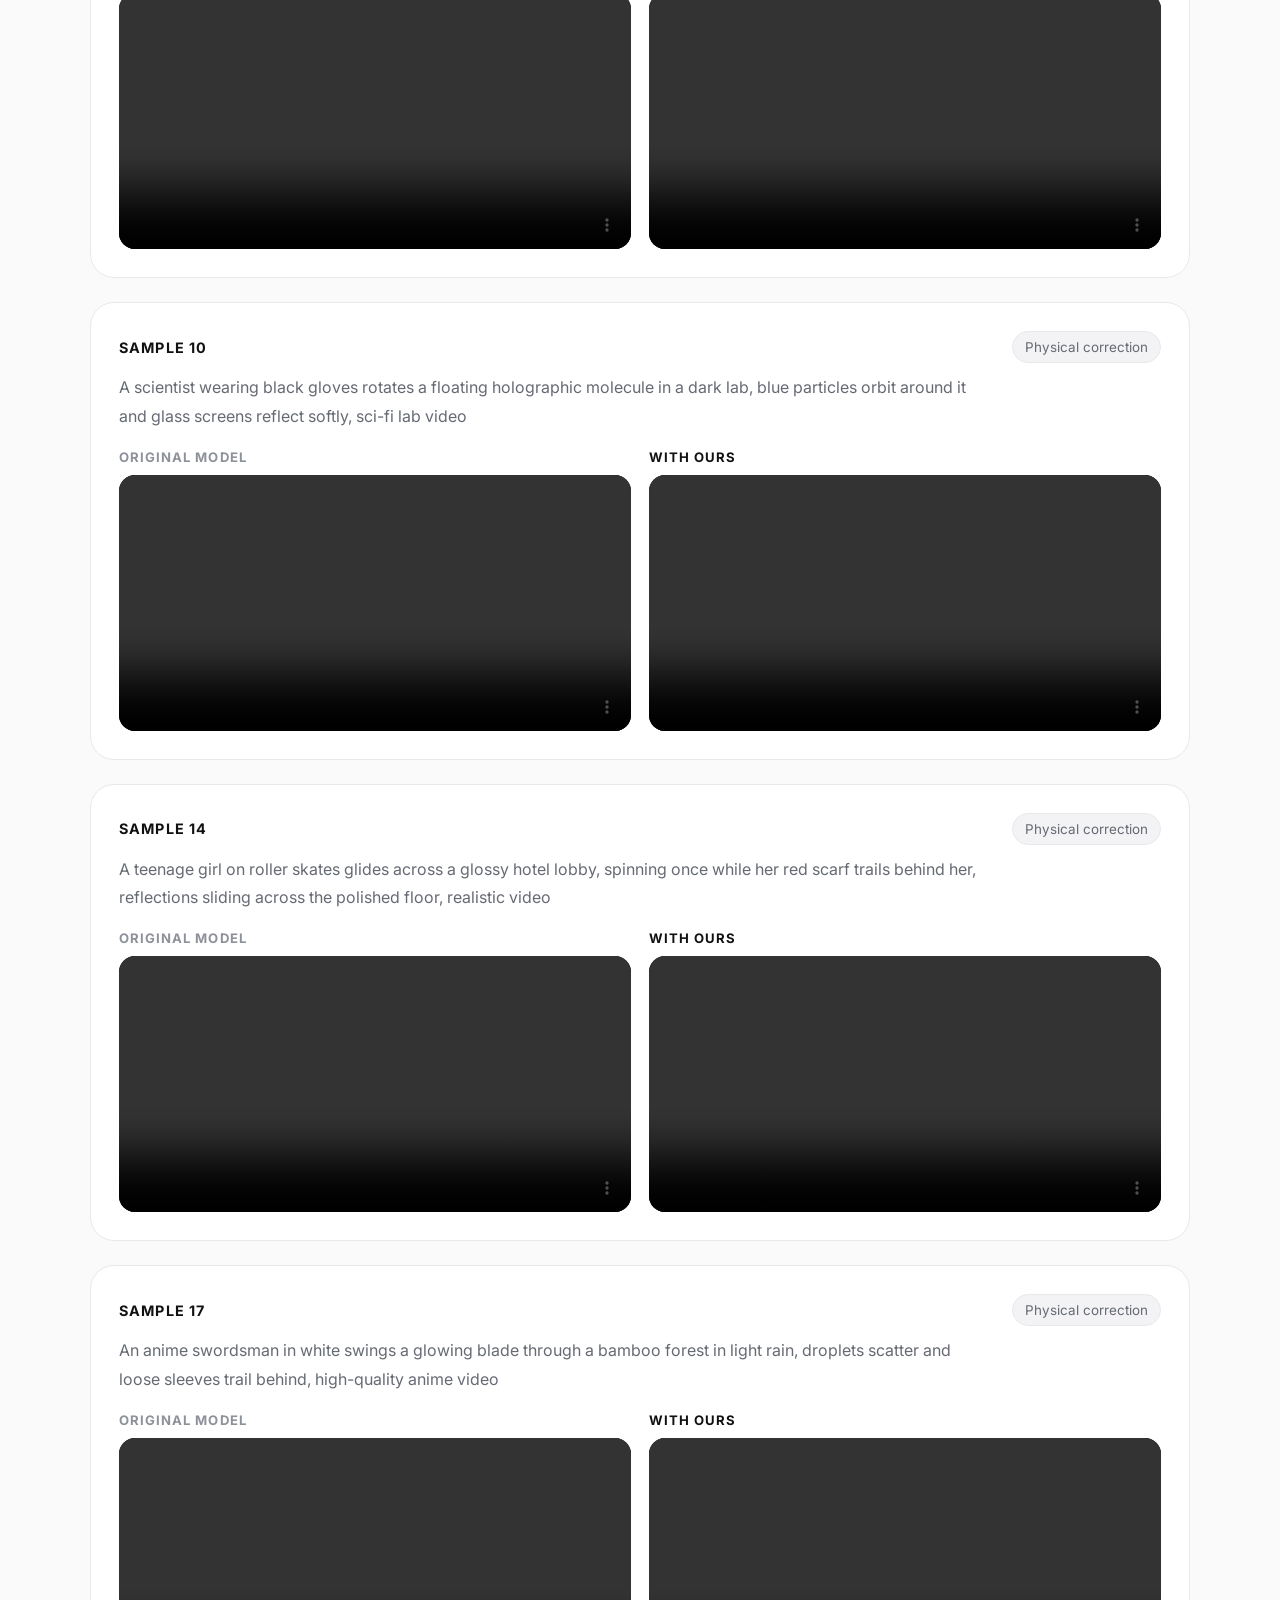
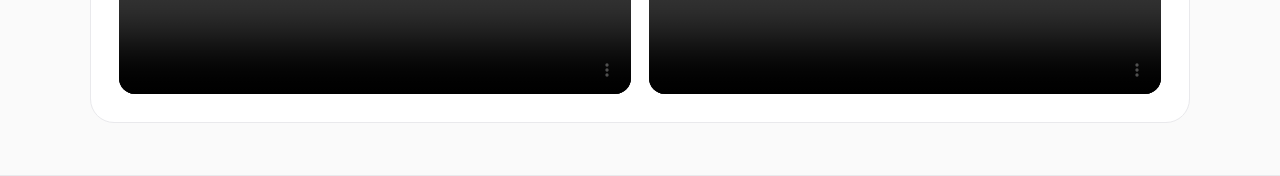
==== commit 59346c84: "Add files via upload" ====
--- a/index.html
+++ b/index.html
@@ -17,153 +17,113 @@
     <link rel="stylesheet" href="styles.css" />
   </head>
   <body>
-    <div class="page-shell">
-      <header class="hero">
-        <nav class="topbar">
-          <div class="brand">Temporal State Transport</div>
-          <div class="nav-links">
-            <a href="#overview">Overview</a>
-            <a href="#method">Method</a>
-            <a href="#results-a">Detail Recovery</a>
-            <a href="#results-b">Physical Correction</a>
+    <header class="site-header">
+      <div class="container header-inner">
+        <div class="brand">Temporal State Transport</div>
+        <nav class="nav">
+          <a href="#overview">Overview</a>
+          <a href="#claim-a">Claim A</a>
+          <a href="#claim-b">Claim B</a>
+        </nav>
+      </div>
+    </header>
+
+    <main>
+      <section class="hero">
+        <div class="container hero-inner">
+          <p class="kicker">ICML 2026 Video Generation Workshop</p>
+          <h1>Temporal State Transport in Video Generation</h1>
+          <p class="subtitle">Diagnosing and Correcting Spectral Imbalance</p>
+          <p class="summary">
+            Reliable video generation requires more than high-quality individual frames. A model must transport identity,
+            scene layout, motion, and fine details across time without drifting into fragmented transport or over-mixing.
+          </p>
+        </div>
+      </section>
+
+      <section id="overview" class="section section-intro">
+        <div class="container stack-lg">
+          <div class="section-title-block">
+            <p class="section-label">Overview</p>
+            <h2>A clean diagnosis of temporal failure, and a lightweight way to fix it.</h2>
           </div>
-        </nav>
 
-        <div class="hero-grid">
-          <div class="hero-copy">
-            <div class="eyebrow">ICML 2026 Video Generation Workshop</div>
-            <h1>Temporal State Transport in Video Generation</h1>
-            <p class="subtitle">Diagnosing and Correcting Spectral Imbalance</p>
-            <p class="lead">
-              Reliable video generation requires more than individually strong frames. A model must transport identity,
-              scene layout, motion, and fine details across time without drifting into fragmented transport or over-mixing.
+          <div class="text-block">
+            <p>
+              We study video generation through the perspective of <strong>Temporal State Transport</strong>. Existing training-free
+              methods often strengthen cross-frame interaction, but they do not reveal whether temporal attention stays in a
+              healthy transport regime. Our view is that coherent video emerges when temporal attention is balanced: neither
+              too fragmented nor excessively mixed.
             </p>
-            <div class="hero-actions">
-              <a class="button primary" href="#results-a">View Comparisons</a>
-              <a class="button ghost" href="#method">Read Method</a>
-            </div>
-            <div class="hero-metrics">
-              <div>
-                <span class="metric-value">17</span>
-                <span class="metric-label">Video comparisons</span>
-              </div>
-              <div>
-                <span class="metric-value">2</span>
-                <span class="metric-label">Core claims</span>
-              </div>
-              <div>
-                <span class="metric-value">0</span>
-                <span class="metric-label">Finetuning required</span>
-              </div>
-            </div>
-          </div>
-          <div class="hero-visual card">
-            <img src="assets/figs/concept-crop.png" alt="Conceptual overview of Temporal State Transport" />
-          </div>
-        </div>
-      </header>
-
-      <main>
-        <section id="overview" class="section intro-grid">
-          <div class="section-heading">
-            <div class="eyebrow">Overview</div>
-            <h2>Balanced temporal transport is the hidden requirement behind coherent video.</h2>
-          </div>
-          <div class="intro-cards">
-            <article class="card info-card">
-              <h3>Motivation</h3>
-              <p>
-                Existing training-free methods mostly strengthen cross-frame attention or inspect local entropy, but they do
-                not reveal whether temporal interactions stay in a healthy transport regime. We instead view temporal attention
-                as a transport operator that should remain balanced over time.
-              </p>
-            </article>
-            <article class="card info-card">
-              <h3>Diagnostic</h3>
-              <p>
-                Spectral Tension compares local attention diffuseness with global spectral diversity. Negative values indicate
-                fragmented transport, positive values indicate over-mixing, and values near zero represent better-balanced
-                temporal states.
-              </p>
-            </article>
-            <article class="card info-card">
-              <h3>Intervention</h3>
-              <p>
-                Spectral Transport Homeostasis is a training-free query-temperature regulator that softly sharpens over-mixed
-                states, softens fragmented ones, and largely preserves already balanced transport.
-              </p>
-            </article>
-          </div>
-        </section>
-
-        <section id="method" class="section split-section">
-          <div class="split-copy">
-            <div class="eyebrow">Method at a glance</div>
-            <h2>Diagnose temporal imbalance, then correct only the pathological states.</h2>
             <p>
-              Our method introduces a signed diagnostic, <strong>Spectral Tension</strong>, to identify two opposite temporal failures:
-              fragmented transport and over-mixing hotspots. Based on this diagnosis, <strong>Spectral Transport Homeostasis</strong>
-              applies selective inference-time regulation without trainable parameters.
-            </p>
-            <ul class="feature-list">
-              <li>Preserves balanced temporal states with minimal perturbation.</li>
-              <li>Applies larger corrections to the worst temporal hotspots.</li>
-              <li>Improves temporal consistency and visual quality without finetuning.</li>
-            </ul>
-          </div>
-          <div class="split-visual stack">
-            <figure class="card figure-card">
-              <img src="assets/figs/concept.png" alt="Temporal State Transport concept figure" />
-              <figcaption>Conceptual view of balanced temporal transport and spectral imbalance.</figcaption>
-            </figure>
-            <figure class="card figure-card small">
-              <img src="assets/figs/human_eval.png" alt="Human evaluation results" />
-              <figcaption>Human evaluation shows consistent gains in motion naturalness and imaging quality.</figcaption>
-            </figure>
-          </div>
-        </section>
-
-        <section id="results-a" class="section results-section">
-          <div class="section-heading narrow">
-            <div class="eyebrow">Claim A</div>
-            <h2>Our approach proactively fills in details that are more true to the real world.</h2>
-            <p>
-              These examples highlight cases where the original model misses fine physical structure, stable surface detail,
-              or realistic appearance cues, while our method produces richer and more plausible temporal detail.
+              To diagnose this structure, we introduce <strong>Spectral Tension</strong>, a signed quantity comparing local attention
+              diffuseness with global spectral diversity. Based on that diagnosis, we propose <strong>Spectral Transport Homeostasis</strong>,
+              a training-free query-temperature regulator that selectively corrects pathological temporal states while largely
+              preserving balanced ones.
             </p>
           </div>
-          <div id="claim-a-grid" class="results-grid"></div>
-        </section>
 
-        <section id="results-b" class="section results-section">
-          <div class="section-heading narrow">
-            <div class="eyebrow">Claim B</div>
-            <h2>Our approach actively corrects incorrect physical structures and motion logic.</h2>
-            <p>
-              These comparisons emphasize dynamic scenes where temporal imbalance leads to implausible structure or motion,
-              and where our method restores more coherent physical behavior across frames.
+          <figure class="figure-block large-figure">
+            <img src="assets/figs/concept.png" alt="Conceptual figure of Temporal State Transport" />
+            <figcaption>
+              A conceptual view of balanced temporal transport: good video generation stays between fragmented transport and
+              over-mixing hotspots.
+            </figcaption>
+          </figure>
+
+          <figure class="figure-block narrow-figure">
+            <img src="assets/figs/human_eval.png" alt="Human evaluation figure" />
+            <figcaption>
+              Human evaluation shows clear gains in motion naturalness, imaging quality, and prompt adherence.
+            </figcaption>
+          </figure>
+        </div>
+      </section>
+
+      <section id="claim-a" class="section">
+        <div class="container stack-lg">
+          <div class="section-title-block">
+            <p class="section-label">Claim A</p>
+            <h2>Our approach proactively fills in details that are more true to the real world.</h2>
+            <p class="section-note">
+              These cases focus on fine structure, appearance realism, and stable scene detail. The videos are grouped here
+              according to the indices you specified.
             </p>
           </div>
-          <div id="claim-b-grid" class="results-grid"></div>
-        </section>
-      </main>
-    </div>
+          <div id="claim-a-grid" class="feed"></div>
+        </div>
+      </section>
+
+      <section id="claim-b" class="section section-alt">
+        <div class="container stack-lg">
+          <div class="section-title-block">
+            <p class="section-label">Claim B</p>
+            <h2>Our approach actively corrects incorrect physical structures and motion logic.</h2>
+            <p class="section-note">
+              These cases emphasize dynamic events where the original model exhibits implausible physical structure or motion,
+              while our method restores more coherent temporal behavior.
+            </p>
+          </div>
+          <div id="claim-b-grid" class="feed"></div>
+        </div>
+      </section>
+    </main>
 
     <template id="video-card-template">
-      <article class="card video-card">
-        <div class="video-card-head">
+      <article class="comparison-card">
+        <div class="comparison-meta">
           <span class="sample-index"></span>
-          <span class="claim-pill"></span>
+          <span class="claim-tag"></span>
         </div>
         <p class="prompt"></p>
-        <div class="video-compare">
-          <div class="video-panel">
-            <div class="video-label">Original model</div>
-            <video playsinline muted loop preload="metadata"></video>
+        <div class="video-row">
+          <div class="video-block">
+            <div class="video-title">Original model</div>
+            <video playsinline muted loop preload="metadata" controls></video>
           </div>
-          <div class="video-panel highlight">
-            <div class="video-label">With ours</div>
-            <video playsinline muted loop preload="metadata"></video>
+          <div class="video-block">
+            <div class="video-title emphasis">With ours</div>
+            <video playsinline muted loop preload="metadata" controls></video>
           </div>
         </div>
       </article>
--- a/styles.css
+++ b/styles.css
@@ -1,19 +1,13 @@
 :root {
-  --bg: #07111f;
-  --bg-elevated: rgba(13, 24, 42, 0.72);
-  --panel: rgba(10, 18, 33, 0.92);
-  --panel-2: rgba(255, 255, 255, 0.06);
-  --line: rgba(255, 255, 255, 0.1);
-  --text: #e8eefb;
-  --muted: #9fb2cf;
-  --strong: #ffffff;
-  --accent: #71b8ff;
-  --accent-2: #9b8cff;
-  --success: #79f0c4;
-  --shadow: 0 20px 60px rgba(0, 0, 0, 0.3);
-  --radius: 24px;
-  --radius-sm: 16px;
-  --max-width: 1380px;
+  --bg: #ffffff;
+  --bg-soft: #fafafa;
+  --line: #e9e9ec;
+  --line-strong: #d9d9df;
+  --text: #111111;
+  --muted: #666a73;
+  --muted-2: #8d9199;
+  --accent: #111111;
+  --max-width: 1100px;
 }
 
 * {
@@ -27,40 +21,26 @@
 body {
   margin: 0;
   font-family: 'Inter', system-ui, sans-serif;
-  color: var(--text);
-  background:
-    radial-gradient(circle at top left, rgba(113, 184, 255, 0.16), transparent 28%),
-    radial-gradient(circle at top right, rgba(155, 140, 255, 0.14), transparent 24%),
-    linear-gradient(180deg, #08111f 0%, #050b14 100%);
-}
-
-body::before {
-  content: '';
-  position: fixed;
-  inset: 0;
-  pointer-events: none;
-  background-image: linear-gradient(rgba(255,255,255,0.03) 1px, transparent 1px),
-    linear-gradient(90deg, rgba(255,255,255,0.03) 1px, transparent 1px);
-  background-size: 28px 28px;
-  mask-image: linear-gradient(180deg, rgba(255,255,255,0.26), transparent 70%);
-}
-
-img {
+  background: var(--bg);
+  color: var(--text);
+}
+
+img,
+video {
+  display: block;
   max-width: 100%;
-  display: block;
 }
 
 video {
   width: 100%;
-  display: block;
-  border-radius: 18px;
   background: #000;
+  border-radius: 16px;
 }
 
 p {
   margin: 0;
-  color: var(--muted);
-  line-height: 1.75;
+  line-height: 1.8;
+  color: var(--muted);
 }
 
 a {
@@ -68,386 +48,235 @@
   text-decoration: none;
 }
 
-.page-shell {
-  width: min(calc(100% - 32px), var(--max-width));
+strong {
+  color: var(--text);
+}
+
+.container {
+  width: min(calc(100% - 40px), var(--max-width));
   margin: 0 auto;
-  padding-bottom: 72px;
-}
-
-.hero {
-  padding: 28px 0 32px;
-}
-
-.topbar {
+}
+
+.stack-lg {
+  display: grid;
+  gap: 28px;
+}
+
+.site-header {
+  position: sticky;
+  top: 0;
+  z-index: 20;
+  background: rgba(255, 255, 255, 0.92);
+  backdrop-filter: blur(14px);
+  border-bottom: 1px solid rgba(17, 17, 17, 0.05);
+}
+
+.header-inner {
   display: flex;
+  align-items: center;
   justify-content: space-between;
-  align-items: center;
-  gap: 24px;
-  padding: 14px 18px;
-  margin-top: 6px;
-  border: 1px solid var(--line);
-  border-radius: 999px;
-  background: rgba(8, 16, 30, 0.72);
-  backdrop-filter: blur(20px);
-  position: sticky;
-  top: 16px;
-  z-index: 10;
+  gap: 20px;
+  min-height: 72px;
 }
 
 .brand {
+  font-size: 0.98rem;
   font-weight: 700;
   letter-spacing: 0.02em;
 }
 
-.nav-links {
+.nav {
   display: flex;
   flex-wrap: wrap;
-  gap: 20px;
+  gap: 22px;
   color: var(--muted);
   font-size: 0.95rem;
 }
 
-.nav-links a:hover,
-.nav-links a:focus-visible {
-  color: var(--strong);
-}
-
-.hero-grid {
-  display: grid;
-  grid-template-columns: 1.15fr 0.95fr;
-  gap: 28px;
-  align-items: stretch;
-  padding-top: 40px;
-}
-
-.hero-copy,
-.card {
+.nav a:hover,
+.nav a:focus-visible {
+  color: var(--text);
+}
+
+.hero {
+  padding: 72px 0 32px;
+}
+
+.hero-inner {
+  display: grid;
+  gap: 18px;
+}
+
+.kicker,
+.section-label {
+  font-size: 0.82rem;
+  letter-spacing: 0.12em;
+  text-transform: uppercase;
+  color: var(--muted-2);
+}
+
+h1,
+h2 {
+  margin: 0;
+  color: var(--text);
+  letter-spacing: -0.03em;
+}
+
+h1 {
+  max-width: 12ch;
+  font-size: clamp(2.7rem, 6vw, 5.2rem);
+  line-height: 1.02;
+}
+
+.subtitle {
+  font-size: 1.25rem;
+  color: var(--text);
+  font-weight: 600;
+}
+
+.summary {
+  max-width: 760px;
+  font-size: 1.02rem;
+}
+
+.section {
+  padding: 40px 0 52px;
+}
+
+.section-alt {
+  background: var(--bg-soft);
+  border-top: 1px solid var(--line);
+  border-bottom: 1px solid var(--line);
+}
+
+.section-title-block {
+  display: grid;
+  gap: 12px;
+}
+
+.section-title-block h2 {
+  max-width: 18ch;
+  font-size: clamp(2rem, 4vw, 3.5rem);
+  line-height: 1.08;
+}
+
+.section-note {
+  max-width: 820px;
+}
+
+.text-block {
+  display: grid;
+  gap: 16px;
+  max-width: 860px;
+}
+
+.figure-block {
+  margin: 0;
+  display: grid;
+  gap: 14px;
+}
+
+.large-figure,
+.narrow-figure {
+  padding: 18px;
   border: 1px solid var(--line);
-  background: var(--bg-elevated);
-  backdrop-filter: blur(18px);
-  box-shadow: var(--shadow);
-}
-
-.hero-copy {
-  border-radius: 32px;
-  padding: 44px;
-}
-
-.eyebrow {
-  display: inline-flex;
-  padding: 8px 12px;
-  border-radius: 999px;
-  background: rgba(113, 184, 255, 0.09);
-  border: 1px solid rgba(113, 184, 255, 0.2);
-  color: #cae3ff;
-  font-size: 0.8rem;
-  letter-spacing: 0.08em;
-  text-transform: uppercase;
-}
-
-h1,
-h2,
-h3 {
-  margin: 0;
-  color: var(--strong);
-  line-height: 1.08;
-}
-
-h1 {
-  font-size: clamp(2.6rem, 5vw, 4.9rem);
-  margin-top: 18px;
-  max-width: 11ch;
-}
-
-.subtitle {
-  margin-top: 16px;
-  color: #dce8ff;
-  font-size: 1.3rem;
-  font-weight: 600;
-}
-
-.lead {
-  margin-top: 22px;
-  font-size: 1.05rem;
-  max-width: 62ch;
-}
-
-.hero-actions {
+  border-radius: 24px;
+  background: #fff;
+}
+
+.narrow-figure {
+  max-width: 720px;
+}
+
+.figure-block figcaption {
+  font-size: 0.94rem;
+  color: var(--muted);
+}
+
+.feed {
+  display: grid;
+  gap: 24px;
+}
+
+.comparison-card {
+  padding: 28px;
+  border: 1px solid var(--line);
+  border-radius: 24px;
+  background: #fff;
+}
+
+.comparison-meta {
   display: flex;
-  flex-wrap: wrap;
-  gap: 14px;
-  margin-top: 30px;
-}
-
-.button {
-  display: inline-flex;
   align-items: center;
-  justify-content: center;
-  min-height: 48px;
-  padding: 0 20px;
-  border-radius: 999px;
-  font-weight: 600;
-  transition: transform 0.2s ease, border-color 0.2s ease, background 0.2s ease;
-}
-
-.button:hover,
-.button:focus-visible {
-  transform: translateY(-1px);
-}
-
-.button.primary {
-  background: linear-gradient(135deg, var(--accent), var(--accent-2));
-  color: #041019;
-}
-
-.button.ghost {
-  border: 1px solid var(--line);
-  background: rgba(255, 255, 255, 0.03);
-}
-
-.hero-metrics {
-  display: grid;
-  grid-template-columns: repeat(3, minmax(0, 1fr));
-  gap: 14px;
-  margin-top: 34px;
-}
-
-.hero-metrics > div {
-  padding: 18px;
-  border-radius: 20px;
-  background: rgba(255, 255, 255, 0.04);
-  border: 1px solid rgba(255, 255, 255, 0.06);
-}
-
-.metric-value {
-  display: block;
-  font-size: 1.75rem;
-  font-weight: 800;
-  color: var(--strong);
-}
-
-.metric-label {
-  display: block;
-  margin-top: 6px;
-  color: var(--muted);
-  font-size: 0.92rem;
-}
-
-.hero-visual {
-  border-radius: 32px;
-  overflow: hidden;
-  min-height: 100%;
-}
-
-.hero-visual img {
-  width: 100%;
-  height: 100%;
-  object-fit: cover;
-}
-
-.section {
-  padding-top: 42px;
-}
-
-.section-heading {
-  display: grid;
-  gap: 14px;
-  margin-bottom: 22px;
-}
-
-.section-heading h2 {
-  font-size: clamp(1.8rem, 3vw, 3.2rem);
-  max-width: 18ch;
-}
-
-.section-heading.narrow h2 {
-  max-width: 24ch;
-}
-
-.intro-grid {
-  display: grid;
-  gap: 24px;
-}
-
-.intro-cards {
-  display: grid;
-  grid-template-columns: repeat(3, minmax(0, 1fr));
-  gap: 20px;
-}
-
-.info-card,
-.figure-card,
-.video-card {
-  border-radius: var(--radius);
-}
-
-.info-card {
-  padding: 28px;
-}
-
-.info-card h3 {
-  margin-bottom: 12px;
-  font-size: 1.1rem;
-}
-
-.split-section {
-  display: grid;
-  grid-template-columns: 0.95fr 1.05fr;
-  gap: 24px;
-  align-items: start;
-}
-
-.split-copy {
-  padding: 10px 4px 0 2px;
-}
-
-.split-copy h2 {
-  margin-top: 16px;
-  font-size: clamp(2rem, 3vw, 3.4rem);
-  max-width: 14ch;
-}
-
-.split-copy p {
-  margin-top: 20px;
-}
-
-.feature-list {
-  margin: 24px 0 0;
-  padding-left: 18px;
-  color: var(--text);
-}
-
-.feature-list li {
-  margin-top: 12px;
-  line-height: 1.65;
-}
-
-.stack {
-  display: grid;
-  gap: 20px;
-}
-
-.figure-card {
-  padding: 18px;
-}
-
-.figure-card.small {
-  max-width: 88%;
-}
-
-.figure-card figcaption {
-  padding-top: 14px;
-  color: var(--muted);
-  font-size: 0.94rem;
-}
-
-.results-grid {
-  display: grid;
-  grid-template-columns: repeat(2, minmax(0, 1fr));
-  gap: 22px;
-}
-
-.video-card {
-  padding: 20px;
-}
-
-.video-card-head {
-  display: flex;
   justify-content: space-between;
-  align-items: center;
   gap: 16px;
-  margin-bottom: 14px;
+  margin-bottom: 10px;
 }
 
 .sample-index {
-  font-size: 0.88rem;
+  font-size: 0.9rem;
   font-weight: 700;
   letter-spacing: 0.08em;
   text-transform: uppercase;
-  color: #d7e7ff;
-}
-
-.claim-pill {
-  padding: 8px 12px;
+  color: var(--text);
+}
+
+.claim-tag {
+  padding: 7px 12px;
   border-radius: 999px;
-  border: 1px solid rgba(121, 240, 196, 0.2);
-  background: rgba(121, 240, 196, 0.08);
-  color: #c8ffea;
+  background: #f3f3f5;
+  border: 1px solid var(--line);
+  color: var(--muted);
+  font-size: 0.84rem;
+}
+
+.prompt {
+  font-size: 1rem;
+  max-width: 860px;
+}
+
+.video-row {
+  display: grid;
+  grid-template-columns: repeat(2, minmax(0, 1fr));
+  gap: 18px;
+  margin-top: 18px;
+}
+
+.video-block {
+  display: grid;
+  gap: 10px;
+}
+
+.video-title {
   font-size: 0.82rem;
-  white-space: nowrap;
-}
-
-.prompt {
-  font-size: 0.96rem;
-  min-height: 84px;
-}
-
-.video-compare {
-  display: grid;
-  grid-template-columns: repeat(2, minmax(0, 1fr));
-  gap: 16px;
-  margin-top: 16px;
-}
-
-.video-panel {
-  padding: 12px;
-  border-radius: 20px;
-  background: rgba(255, 255, 255, 0.03);
-  border: 1px solid rgba(255, 255, 255, 0.06);
-}
-
-.video-panel.highlight {
-  background: linear-gradient(180deg, rgba(113, 184, 255, 0.09), rgba(155, 140, 255, 0.06));
-  border-color: rgba(113, 184, 255, 0.18);
-}
-
-.video-label {
-  font-size: 0.82rem;
-  letter-spacing: 0.06em;
+  font-weight: 700;
+  letter-spacing: 0.08em;
   text-transform: uppercase;
-  color: #d9e5fb;
-  margin-bottom: 10px;
-}
-
-@media (max-width: 1120px) {
-  .hero-grid,
-  .split-section,
-  .intro-cards,
-  .results-grid {
-    grid-template-columns: 1fr;
-  }
-
-  .figure-card.small {
-    max-width: 100%;
-  }
-}
-
-@media (max-width: 760px) {
-  .page-shell {
-    width: min(calc(100% - 20px), var(--max-width));
-  }
-
-  .topbar {
-    border-radius: 24px;
+  color: var(--muted-2);
+}
+
+.video-title.emphasis {
+  color: var(--text);
+}
+
+@media (max-width: 800px) {
+  .container {
+    width: min(calc(100% - 24px), var(--max-width));
+  }
+
+  .header-inner {
+    min-height: auto;
+    padding: 14px 0;
     align-items: flex-start;
     flex-direction: column;
   }
 
-  .hero-copy {
-    padding: 28px;
-  }
-
-  .hero-metrics,
-  .video-compare {
+  .video-row {
     grid-template-columns: 1fr;
   }
 
-  .section-heading h2,
-  .split-copy h2 {
-    max-width: none;
-  }
-
-  .prompt {
-    min-height: 0;
-  }
-}
+  .comparison-meta {
+    align-items: flex-start;
+    flex-direction: column;
+  }
+}
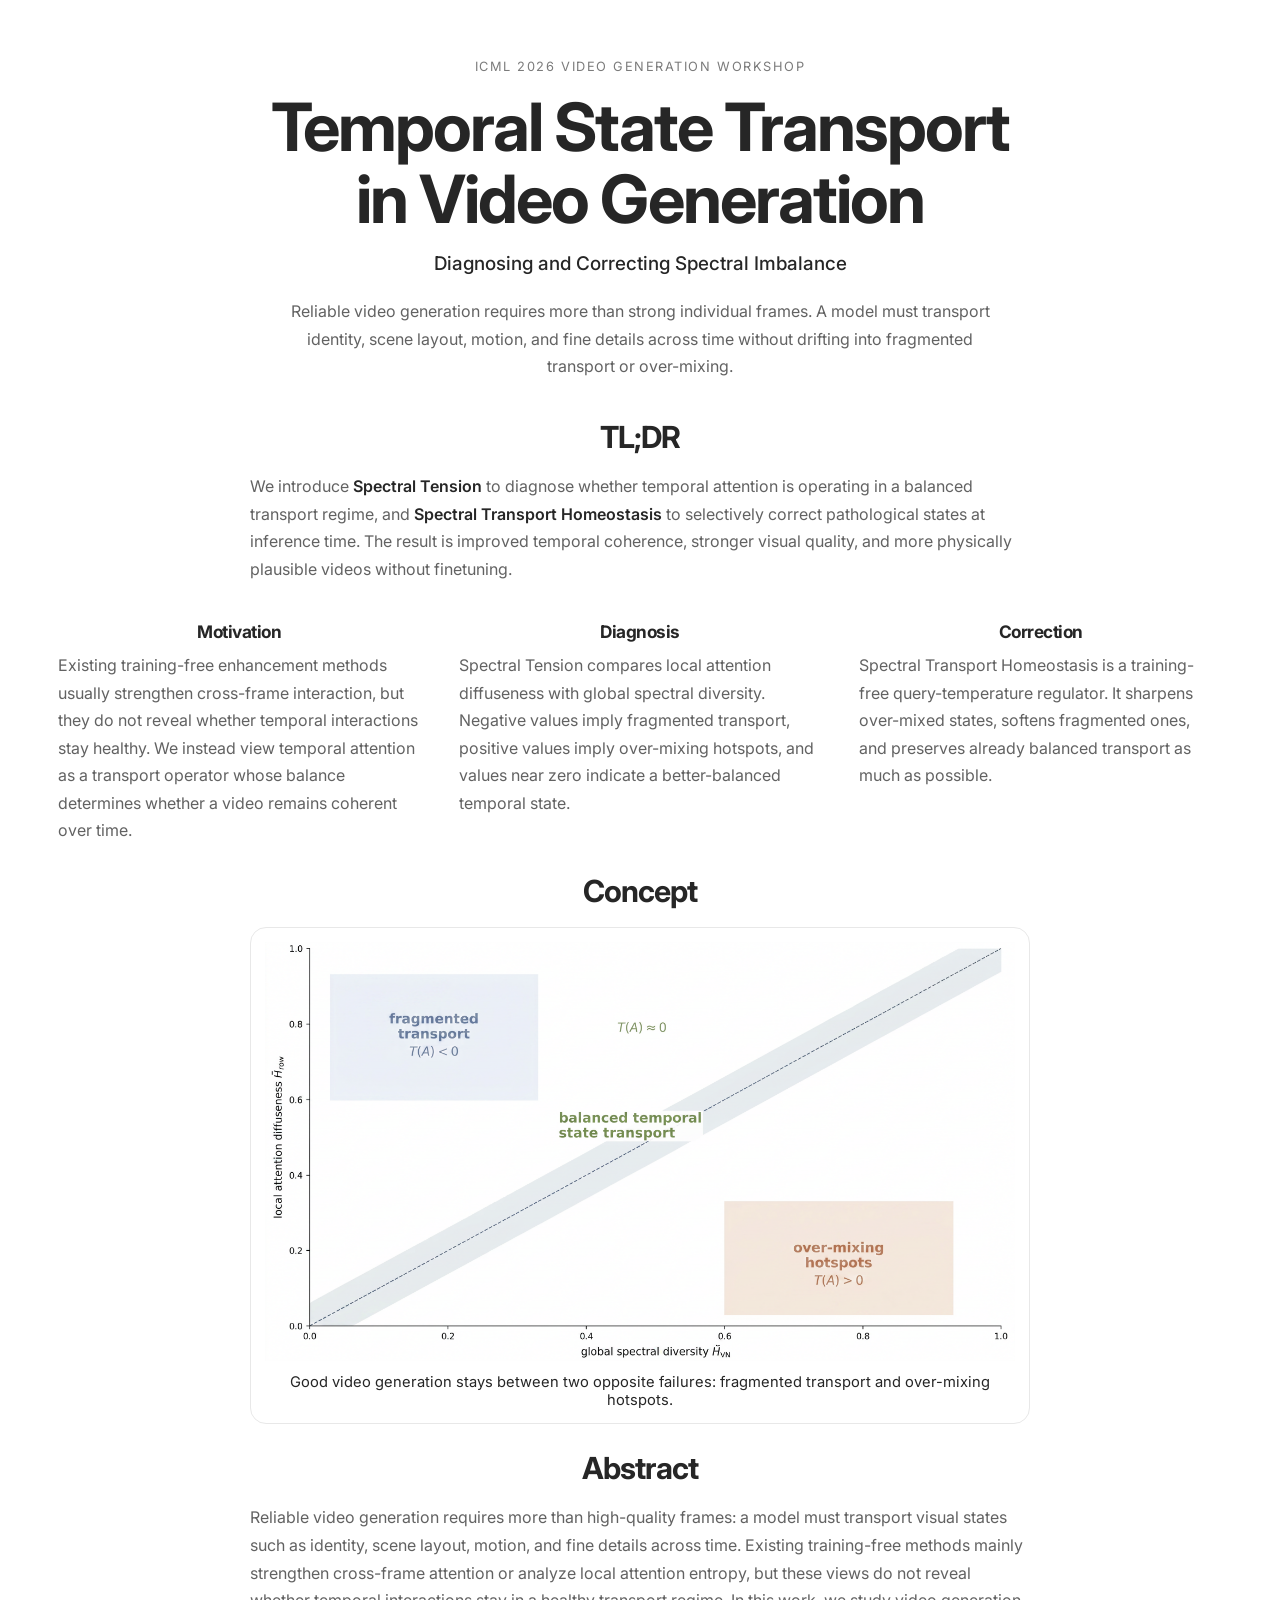
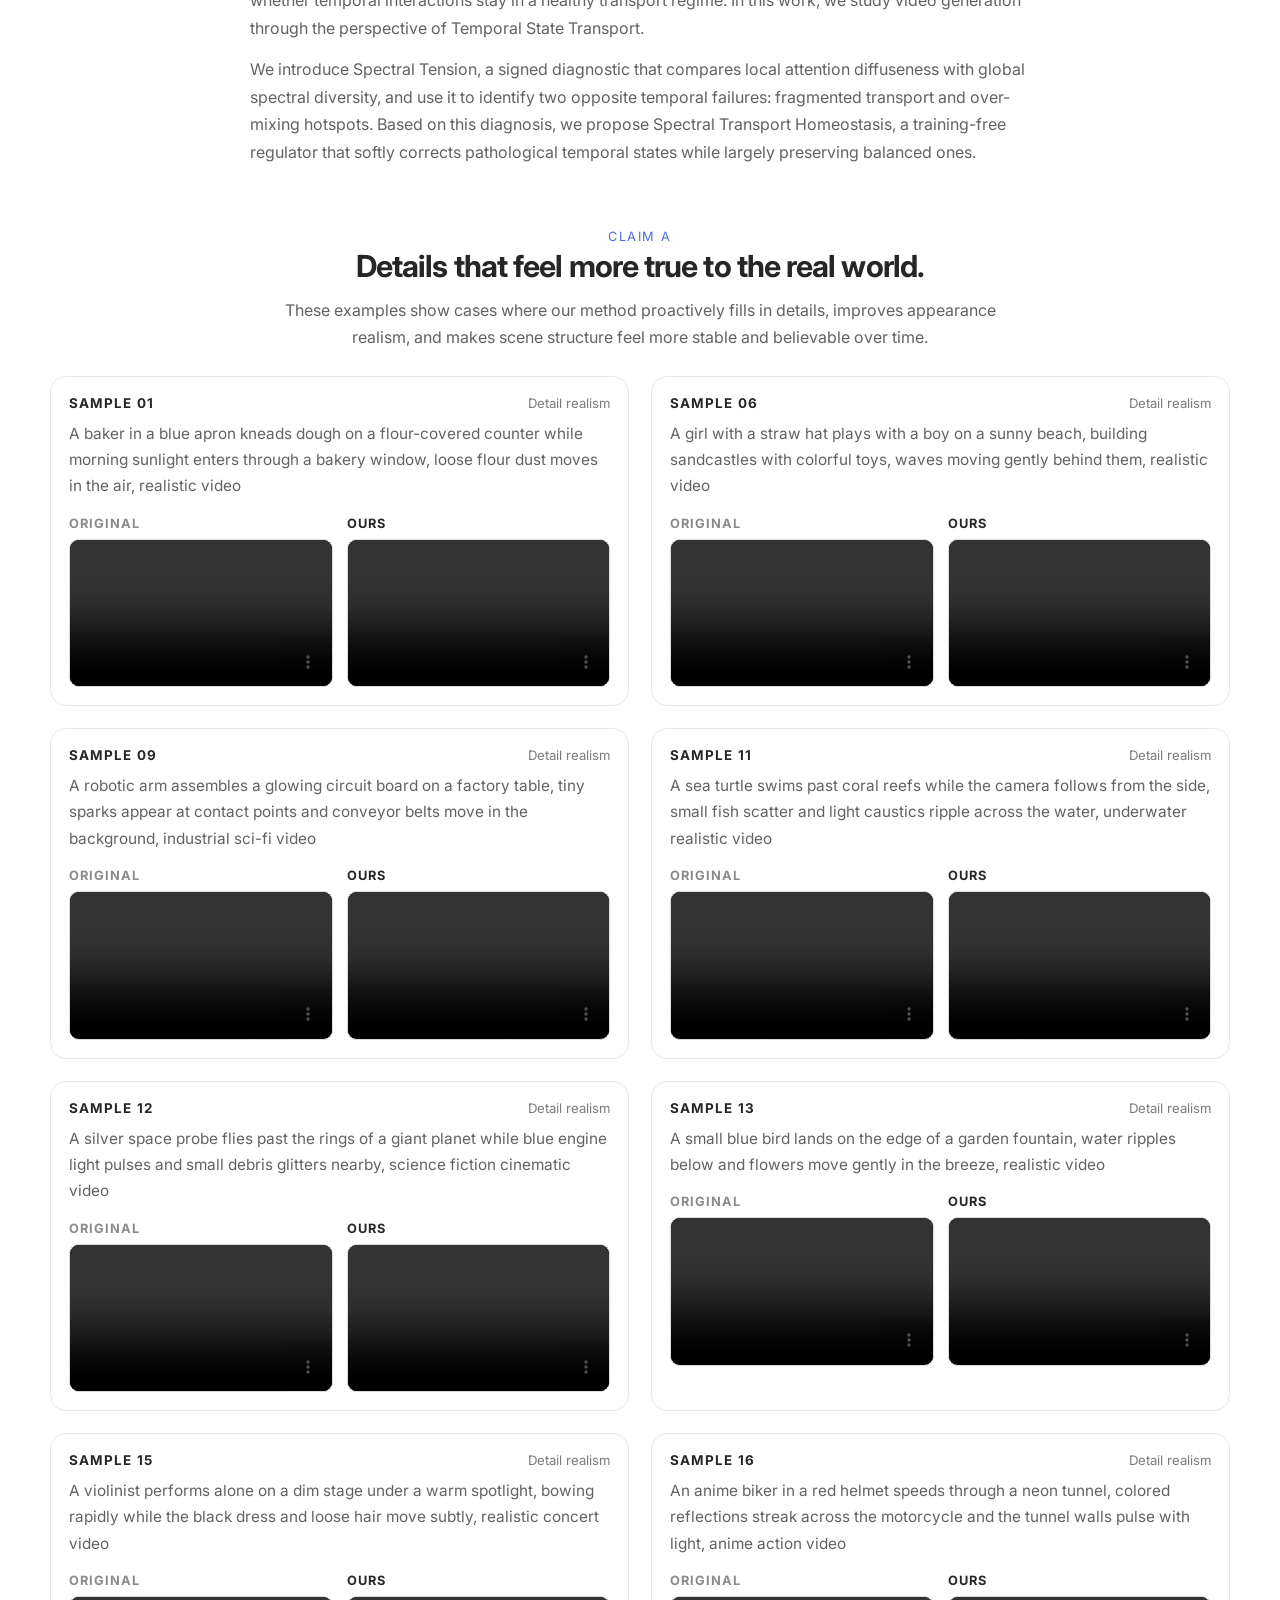
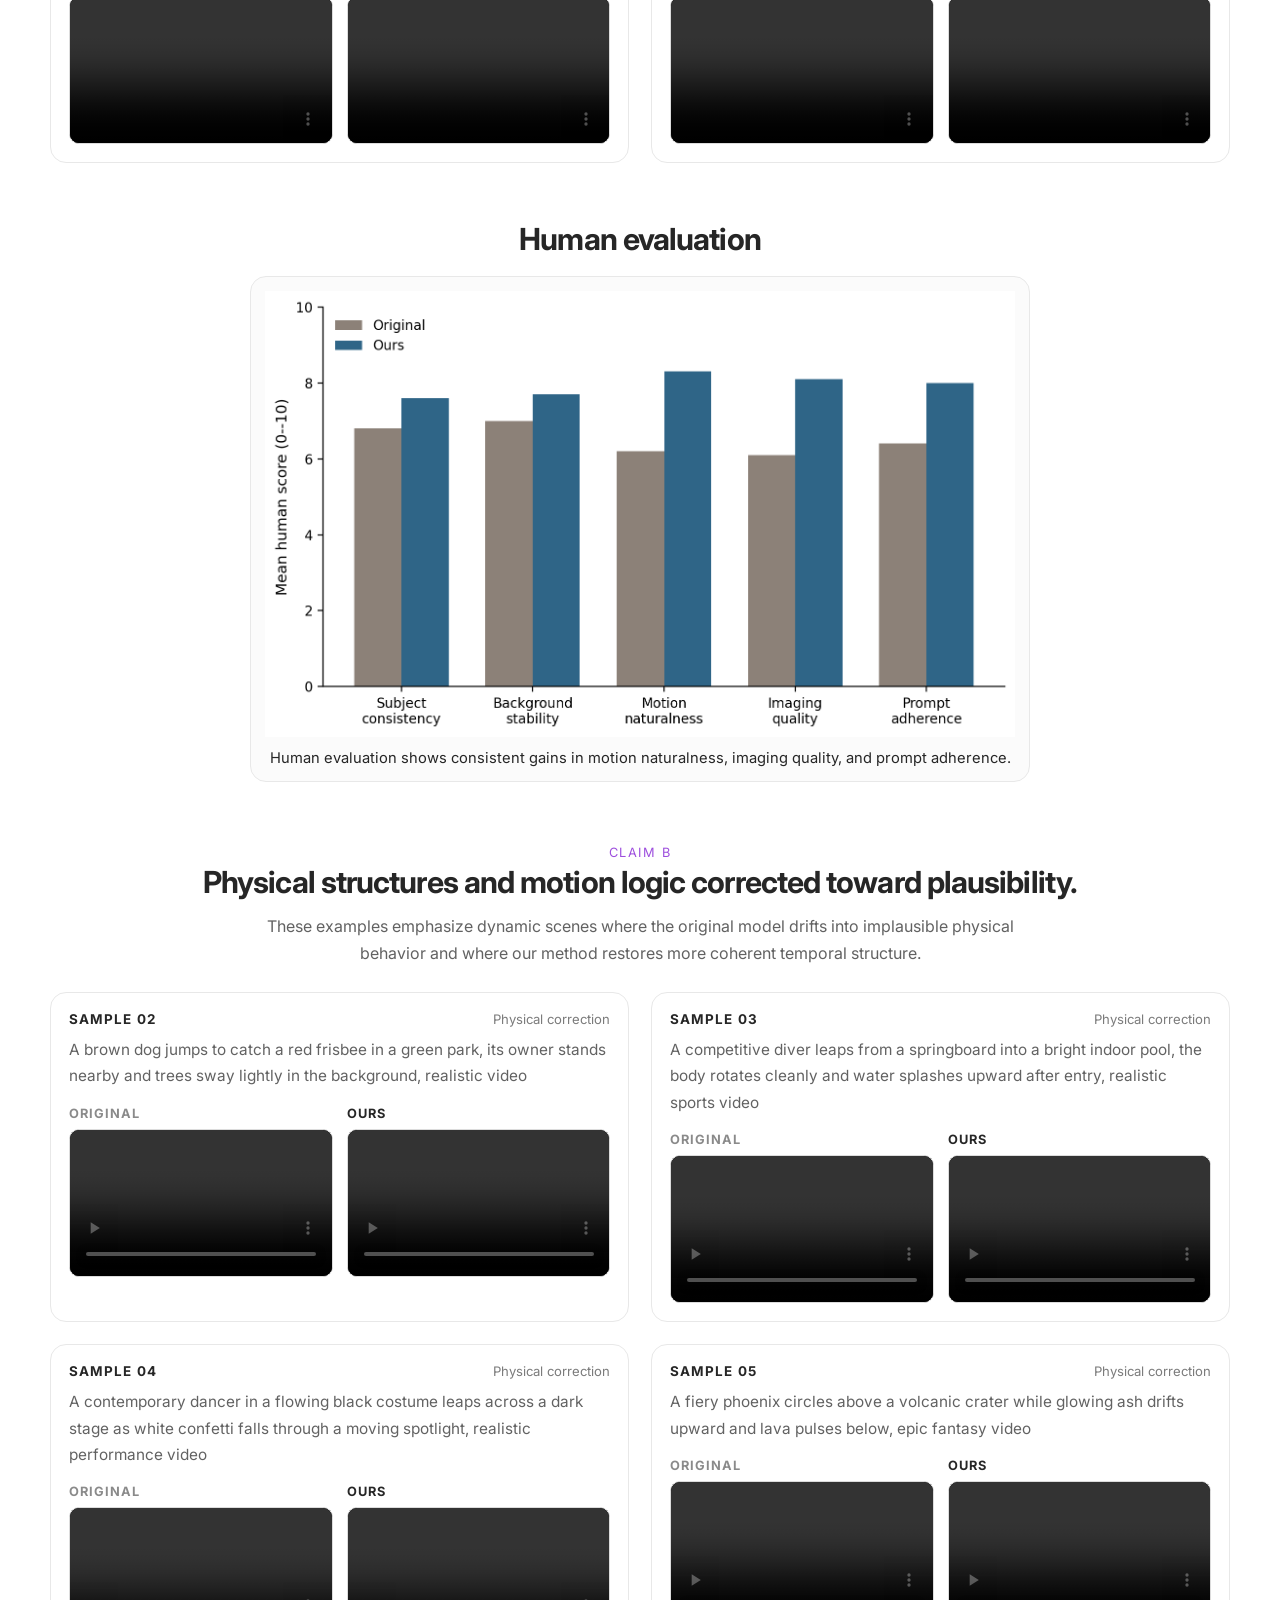
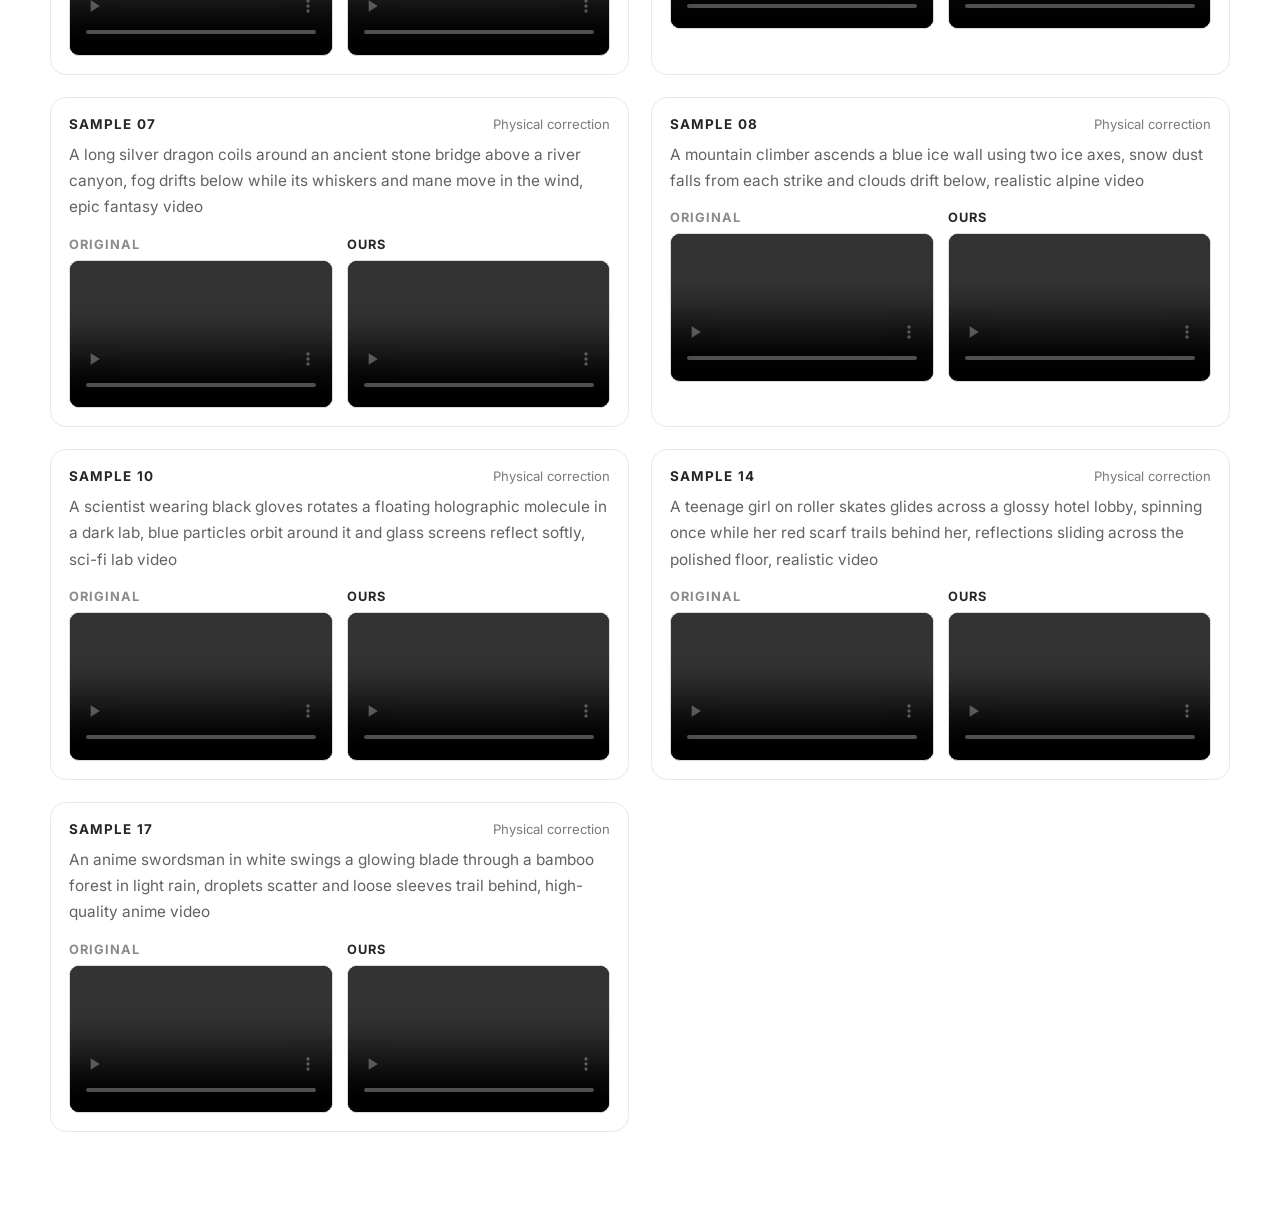
==== commit b75f740d: "Add files via upload" ====
--- a/index.html
+++ b/index.html
@@ -17,112 +17,151 @@
     <link rel="stylesheet" href="styles.css" />
   </head>
   <body>
-    <header class="site-header">
-      <div class="container header-inner">
-        <div class="brand">Temporal State Transport</div>
-        <nav class="nav">
-          <a href="#overview">Overview</a>
-          <a href="#claim-a">Claim A</a>
-          <a href="#claim-b">Claim B</a>
-        </nav>
-      </div>
-    </header>
-
-    <main>
-      <section class="hero">
-        <div class="container hero-inner">
-          <p class="kicker">ICML 2026 Video Generation Workshop</p>
+    <div class="page">
+      <header class="hero-block">
+        <div class="container narrow">
+          <p class="eyebrow">ICML 2026 Video Generation Workshop</p>
           <h1>Temporal State Transport in Video Generation</h1>
           <p class="subtitle">Diagnosing and Correcting Spectral Imbalance</p>
-          <p class="summary">
-            Reliable video generation requires more than high-quality individual frames. A model must transport identity,
-            scene layout, motion, and fine details across time without drifting into fragmented transport or over-mixing.
+          <p class="lede">
+            Reliable video generation requires more than strong individual frames. A model must transport identity, scene
+            layout, motion, and fine details across time without drifting into fragmented transport or over-mixing.
           </p>
         </div>
-      </section>
+      </header>
 
-      <section id="overview" class="section section-intro">
-        <div class="container stack-lg">
-          <div class="section-title-block">
-            <p class="section-label">Overview</p>
-            <h2>A clean diagnosis of temporal failure, and a lightweight way to fix it.</h2>
+      <main>
+        <section class="text-section first-section">
+          <div class="container narrow">
+            <h2>TL;DR</h2>
+            <p>
+              We introduce <strong>Spectral Tension</strong> to diagnose whether temporal attention is operating in a balanced
+              transport regime, and <strong>Spectral Transport Homeostasis</strong> to selectively correct pathological states at
+              inference time. The result is improved temporal coherence, stronger visual quality, and more physically plausible
+              videos without finetuning.
+            </p>
           </div>
+        </section>
 
-          <div class="text-block">
+        <section class="overview-band">
+          <div class="container wide overview-grid">
+            <div class="overview-copy">
+              <h3>Motivation</h3>
+              <p>
+                Existing training-free enhancement methods usually strengthen cross-frame interaction, but they do not reveal
+                whether temporal interactions stay healthy. We instead view temporal attention as a transport operator whose
+                balance determines whether a video remains coherent over time.
+              </p>
+            </div>
+            <div class="overview-copy">
+              <h3>Diagnosis</h3>
+              <p>
+                Spectral Tension compares local attention diffuseness with global spectral diversity. Negative values imply
+                fragmented transport, positive values imply over-mixing hotspots, and values near zero indicate a better-balanced
+                temporal state.
+              </p>
+            </div>
+            <div class="overview-copy">
+              <h3>Correction</h3>
+              <p>
+                Spectral Transport Homeostasis is a training-free query-temperature regulator. It sharpens over-mixed states,
+                softens fragmented ones, and preserves already balanced transport as much as possible.
+              </p>
+            </div>
+          </div>
+        </section>
+
+        <section class="figure-section">
+          <div class="container narrow">
+            <h2>Concept</h2>
+            <figure class="figure-card">
+              <img src="assets/figs/concept.png" alt="Conceptual view of Temporal State Transport" />
+              <figcaption>
+                Good video generation stays between two opposite failures: fragmented transport and over-mixing hotspots.
+              </figcaption>
+            </figure>
+          </div>
+        </section>
+
+        <section class="text-section">
+          <div class="container narrow">
+            <h2>Abstract</h2>
             <p>
-              We study video generation through the perspective of <strong>Temporal State Transport</strong>. Existing training-free
-              methods often strengthen cross-frame interaction, but they do not reveal whether temporal attention stays in a
-              healthy transport regime. Our view is that coherent video emerges when temporal attention is balanced: neither
-              too fragmented nor excessively mixed.
+              Reliable video generation requires more than high-quality frames: a model must transport visual states such as
+              identity, scene layout, motion, and fine details across time. Existing training-free methods mainly strengthen
+              cross-frame attention or analyze local attention entropy, but these views do not reveal whether temporal
+              interactions stay in a healthy transport regime. In this work, we study video generation through the perspective
+              of Temporal State Transport.
             </p>
             <p>
-              To diagnose this structure, we introduce <strong>Spectral Tension</strong>, a signed quantity comparing local attention
-              diffuseness with global spectral diversity. Based on that diagnosis, we propose <strong>Spectral Transport Homeostasis</strong>,
-              a training-free query-temperature regulator that selectively corrects pathological temporal states while largely
-              preserving balanced ones.
+              We introduce Spectral Tension, a signed diagnostic that compares local attention diffuseness with global spectral
+              diversity, and use it to identify two opposite temporal failures: fragmented transport and over-mixing hotspots.
+              Based on this diagnosis, we propose Spectral Transport Homeostasis, a training-free regulator that softly corrects
+              pathological temporal states while largely preserving balanced ones.
             </p>
           </div>
+        </section>
 
-          <figure class="figure-block large-figure">
-            <img src="assets/figs/concept.png" alt="Conceptual figure of Temporal State Transport" />
-            <figcaption>
-              A conceptual view of balanced temporal transport: good video generation stays between fragmented transport and
-              over-mixing hotspots.
-            </figcaption>
-          </figure>
+        <section class="claim-section claim-a" id="claim-a">
+          <div class="container wide">
+            <div class="claim-header">
+              <div>
+                <p class="claim-label claim-label-a">Claim A</p>
+                <h2>Details that feel more true to the real world.</h2>
+              </div>
+              <p class="claim-description">
+                These examples show cases where our method proactively fills in details, improves appearance realism, and makes
+                scene structure feel more stable and believable over time.
+              </p>
+            </div>
+            <div id="claim-a-grid" class="video-grid two-column"></div>
+          </div>
+        </section>
 
-          <figure class="figure-block narrow-figure">
-            <img src="assets/figs/human_eval.png" alt="Human evaluation figure" />
-            <figcaption>
-              Human evaluation shows clear gains in motion naturalness, imaging quality, and prompt adherence.
-            </figcaption>
-          </figure>
-        </div>
-      </section>
+        <section class="figure-section compact-figure">
+          <div class="container narrow">
+            <h2>Human evaluation</h2>
+            <figure class="figure-card light-card">
+              <img src="assets/figs/human_eval.png" alt="Human evaluation results" />
+              <figcaption>
+                Human evaluation shows consistent gains in motion naturalness, imaging quality, and prompt adherence.
+              </figcaption>
+            </figure>
+          </div>
+        </section>
 
-      <section id="claim-a" class="section">
-        <div class="container stack-lg">
-          <div class="section-title-block">
-            <p class="section-label">Claim A</p>
-            <h2>Our approach proactively fills in details that are more true to the real world.</h2>
-            <p class="section-note">
-              These cases focus on fine structure, appearance realism, and stable scene detail. The videos are grouped here
-              according to the indices you specified.
-            </p>
+        <section class="claim-section claim-b" id="claim-b">
+          <div class="container wide">
+            <div class="claim-header">
+              <div>
+                <p class="claim-label claim-label-b">Claim B</p>
+                <h2>Physical structures and motion logic corrected toward plausibility.</h2>
+              </div>
+              <p class="claim-description">
+                These examples emphasize dynamic scenes where the original model drifts into implausible physical behavior and
+                where our method restores more coherent temporal structure.
+              </p>
+            </div>
+            <div id="claim-b-grid" class="video-grid two-column"></div>
           </div>
-          <div id="claim-a-grid" class="feed"></div>
-        </div>
-      </section>
-
-      <section id="claim-b" class="section section-alt">
-        <div class="container stack-lg">
-          <div class="section-title-block">
-            <p class="section-label">Claim B</p>
-            <h2>Our approach actively corrects incorrect physical structures and motion logic.</h2>
-            <p class="section-note">
-              These cases emphasize dynamic events where the original model exhibits implausible physical structure or motion,
-              while our method restores more coherent temporal behavior.
-            </p>
-          </div>
-          <div id="claim-b-grid" class="feed"></div>
-        </div>
-      </section>
-    </main>
+        </section>
+      </main>
+    </div>
 
     <template id="video-card-template">
-      <article class="comparison-card">
-        <div class="comparison-meta">
+      <article class="video-card">
+        <div class="video-card-top">
           <span class="sample-index"></span>
           <span class="claim-tag"></span>
         </div>
         <p class="prompt"></p>
-        <div class="video-row">
-          <div class="video-block">
-            <div class="video-title">Original model</div>
+        <div class="compare-grid">
+          <div class="compare-cell">
+            <div class="compare-title">Original</div>
             <video playsinline muted loop preload="metadata" controls></video>
           </div>
-          <div class="video-block">
-            <div class="video-title emphasis">With ours</div>
+          <div class="compare-cell">
+            <div class="compare-title ours">Ours</div>
             <video playsinline muted loop preload="metadata" controls></video>
           </div>
         </div>
--- a/styles.css
+++ b/styles.css
@@ -1,13 +1,14 @@
 :root {
+  --text: #262626;
+  --text-soft: #626262;
+  --line: #e8e8e8;
+  --line-strong: #dcdcdc;
   --bg: #ffffff;
-  --bg-soft: #fafafa;
-  --line: #e9e9ec;
-  --line-strong: #d9d9df;
-  --text: #111111;
-  --muted: #666a73;
-  --muted-2: #8d9199;
-  --accent: #111111;
-  --max-width: 1100px;
+  --bg-soft: #fbfbfb;
+  --claim-a: #4b6fd8;
+  --claim-b: #9d4edd;
+  --max-narrow: 780px;
+  --max-wide: 1180px;
 }
 
 * {
@@ -20,9 +21,11 @@
 
 body {
   margin: 0;
-  font-family: 'Inter', system-ui, sans-serif;
+  font-family: 'Inter', 'Helvetica Neue', Helvetica, Arial, sans-serif;
+  color: var(--text);
   background: var(--bg);
-  color: var(--text);
+  -webkit-font-smoothing: antialiased;
+  -moz-osx-font-smoothing: grayscale;
 }
 
 img,
@@ -33,14 +36,16 @@
 
 video {
   width: 100%;
+  aspect-ratio: 16 / 9;
+  border-radius: 10px;
+  border: 1px solid var(--line-strong);
   background: #000;
-  border-radius: 16px;
 }
 
 p {
   margin: 0;
-  line-height: 1.8;
-  color: var(--muted);
+  color: var(--text-soft);
+  line-height: 1.72;
 }
 
 a {
@@ -50,171 +55,186 @@
 
 strong {
   color: var(--text);
+  font-weight: 600;
+}
+
+h1,
+h2,
+h3 {
+  margin: 0;
+  color: var(--text);
+  font-weight: 700;
+  letter-spacing: -0.03em;
+}
+
+.page {
+  padding-bottom: 72px;
 }
 
 .container {
-  width: min(calc(100% - 40px), var(--max-width));
   margin: 0 auto;
-}
-
-.stack-lg {
-  display: grid;
-  gap: 28px;
-}
-
-.site-header {
-  position: sticky;
-  top: 0;
-  z-index: 20;
-  background: rgba(255, 255, 255, 0.92);
-  backdrop-filter: blur(14px);
-  border-bottom: 1px solid rgba(17, 17, 17, 0.05);
-}
-
-.header-inner {
-  display: flex;
-  align-items: center;
-  justify-content: space-between;
-  gap: 20px;
-  min-height: 72px;
-}
-
-.brand {
-  font-size: 0.98rem;
-  font-weight: 700;
-  letter-spacing: 0.02em;
-}
-
-.nav {
-  display: flex;
-  flex-wrap: wrap;
-  gap: 22px;
-  color: var(--muted);
-  font-size: 0.95rem;
-}
-
-.nav a:hover,
-.nav a:focus-visible {
-  color: var(--text);
-}
-
-.hero {
-  padding: 72px 0 32px;
-}
-
-.hero-inner {
-  display: grid;
-  gap: 18px;
-}
-
-.kicker,
-.section-label {
-  font-size: 0.82rem;
+  width: min(calc(100% - 32px), var(--max-wide));
+}
+
+.container.narrow {
+  max-width: var(--max-narrow);
+}
+
+.container.wide {
+  max-width: var(--max-wide);
+}
+
+.hero-block {
+  padding: 56px 0 20px;
+  text-align: center;
+}
+
+.eyebrow,
+.claim-label {
+  font-size: 0.8rem;
   letter-spacing: 0.12em;
   text-transform: uppercase;
-  color: var(--muted-2);
-}
-
-h1,
-h2 {
-  margin: 0;
-  color: var(--text);
-  letter-spacing: -0.03em;
+}
+
+.eyebrow {
+  color: #7b7b7b;
 }
 
 h1 {
-  max-width: 12ch;
-  font-size: clamp(2.7rem, 6vw, 5.2rem);
-  line-height: 1.02;
+  margin-top: 14px;
+  font-size: clamp(2.5rem, 5.2vw, 4.2rem);
+  line-height: 1.08;
 }
 
 .subtitle {
-  font-size: 1.25rem;
-  color: var(--text);
-  font-weight: 600;
-}
-
-.summary {
+  margin-top: 12px;
+  font-size: 1.18rem;
+  font-weight: 500;
+  color: var(--text);
+}
+
+.lede {
+  margin: 18px auto 0;
+  max-width: 720px;
+  font-size: 1rem;
+}
+
+.first-section {
+  padding-top: 8px;
+}
+
+.text-section,
+.figure-section {
+  padding: 18px 0 8px;
+}
+
+.text-section h2,
+.figure-section h2,
+.claim-section h2 {
+  font-size: 1.9rem;
+  line-height: 1.2;
+  text-align: center;
+  margin-bottom: 18px;
+}
+
+.text-section p + p {
+  margin-top: 14px;
+}
+
+.overview-band {
+  padding: 30px 0 10px;
+}
+
+.overview-grid {
+  display: grid;
+  grid-template-columns: repeat(3, 1fr);
+  gap: 22px;
+}
+
+.overview-copy {
+  padding: 0 8px;
+  text-align: left;
+}
+
+.overview-copy h3 {
+  margin-bottom: 10px;
+  font-size: 1.08rem;
+  text-align: center;
+}
+
+.figure-card {
+  margin: 0;
+  padding: 14px;
+  border: 1px solid var(--line);
+  border-radius: 16px;
+  background: #fff;
+}
+
+.figure-card figcaption {
+  margin-top: 12px;
+  font-size: 0.92rem;
+  text-align: center;
+}
+
+.light-card {
+  background: var(--bg-soft);
+}
+
+.claim-section {
+  padding: 52px 0 24px;
+}
+
+.claim-header {
+  display: grid;
+  gap: 12px;
+  margin-bottom: 24px;
+  text-align: center;
+}
+
+.claim-header h2 {
+  margin-bottom: 0;
+}
+
+.claim-description {
   max-width: 760px;
-  font-size: 1.02rem;
-}
-
-.section {
-  padding: 40px 0 52px;
-}
-
-.section-alt {
-  background: var(--bg-soft);
-  border-top: 1px solid var(--line);
-  border-bottom: 1px solid var(--line);
-}
-
-.section-title-block {
-  display: grid;
-  gap: 12px;
-}
-
-.section-title-block h2 {
-  max-width: 18ch;
-  font-size: clamp(2rem, 4vw, 3.5rem);
-  line-height: 1.08;
-}
-
-.section-note {
-  max-width: 820px;
-}
-
-.text-block {
-  display: grid;
-  gap: 16px;
-  max-width: 860px;
-}
-
-.figure-block {
-  margin: 0;
-  display: grid;
+  margin: 0 auto;
+}
+
+.claim-label-a {
+  color: var(--claim-a);
+}
+
+.claim-label-b {
+  color: var(--claim-b);
+}
+
+.compact-figure {
+  padding-top: 34px;
+}
+
+.video-grid.two-column {
+  display: grid;
+  grid-template-columns: repeat(2, minmax(0, 1fr));
+  gap: 22px;
+}
+
+.video-card {
+  border: 1px solid var(--line);
+  border-radius: 16px;
+  padding: 18px;
+  background: #fff;
+}
+
+.video-card-top {
+  display: flex;
+  justify-content: space-between;
+  align-items: center;
   gap: 14px;
-}
-
-.large-figure,
-.narrow-figure {
-  padding: 18px;
-  border: 1px solid var(--line);
-  border-radius: 24px;
-  background: #fff;
-}
-
-.narrow-figure {
-  max-width: 720px;
-}
-
-.figure-block figcaption {
-  font-size: 0.94rem;
-  color: var(--muted);
-}
-
-.feed {
-  display: grid;
-  gap: 24px;
-}
-
-.comparison-card {
-  padding: 28px;
-  border: 1px solid var(--line);
-  border-radius: 24px;
-  background: #fff;
-}
-
-.comparison-meta {
-  display: flex;
-  align-items: center;
-  justify-content: space-between;
-  gap: 16px;
   margin-bottom: 10px;
 }
 
 .sample-index {
-  font-size: 0.9rem;
+  font-size: 0.84rem;
   font-weight: 700;
   letter-spacing: 0.08em;
   text-transform: uppercase;
@@ -222,61 +242,47 @@
 }
 
 .claim-tag {
-  padding: 7px 12px;
-  border-radius: 999px;
-  background: #f3f3f5;
-  border: 1px solid var(--line);
-  color: var(--muted);
-  font-size: 0.84rem;
+  font-size: 0.82rem;
+  color: #7b7b7b;
 }
 
 .prompt {
-  font-size: 1rem;
-  max-width: 860px;
-}
-
-.video-row {
+  text-align: left;
+  font-size: 0.96rem;
+}
+
+.compare-grid {
   display: grid;
   grid-template-columns: repeat(2, minmax(0, 1fr));
-  gap: 18px;
-  margin-top: 18px;
-}
-
-.video-block {
-  display: grid;
-  gap: 10px;
-}
-
-.video-title {
-  font-size: 0.82rem;
+  gap: 14px;
+  margin-top: 16px;
+}
+
+.compare-cell {
+  text-align: left;
+}
+
+.compare-title {
+  margin-bottom: 8px;
+  font-size: 0.8rem;
   font-weight: 700;
   letter-spacing: 0.08em;
   text-transform: uppercase;
-  color: var(--muted-2);
-}
-
-.video-title.emphasis {
-  color: var(--text);
-}
-
-@media (max-width: 800px) {
-  .container {
-    width: min(calc(100% - 24px), var(--max-width));
-  }
-
-  .header-inner {
-    min-height: auto;
-    padding: 14px 0;
-    align-items: flex-start;
-    flex-direction: column;
-  }
-
-  .video-row {
+  color: #8a8a8a;
+}
+
+.compare-title.ours {
+  color: var(--text);
+}
+
+@media (max-width: 900px) {
+  .overview-grid,
+  .video-grid.two-column,
+  .compare-grid {
     grid-template-columns: 1fr;
   }
 
-  .comparison-meta {
-    align-items: flex-start;
-    flex-direction: column;
+  .overview-copy {
+    padding: 0;
   }
 }
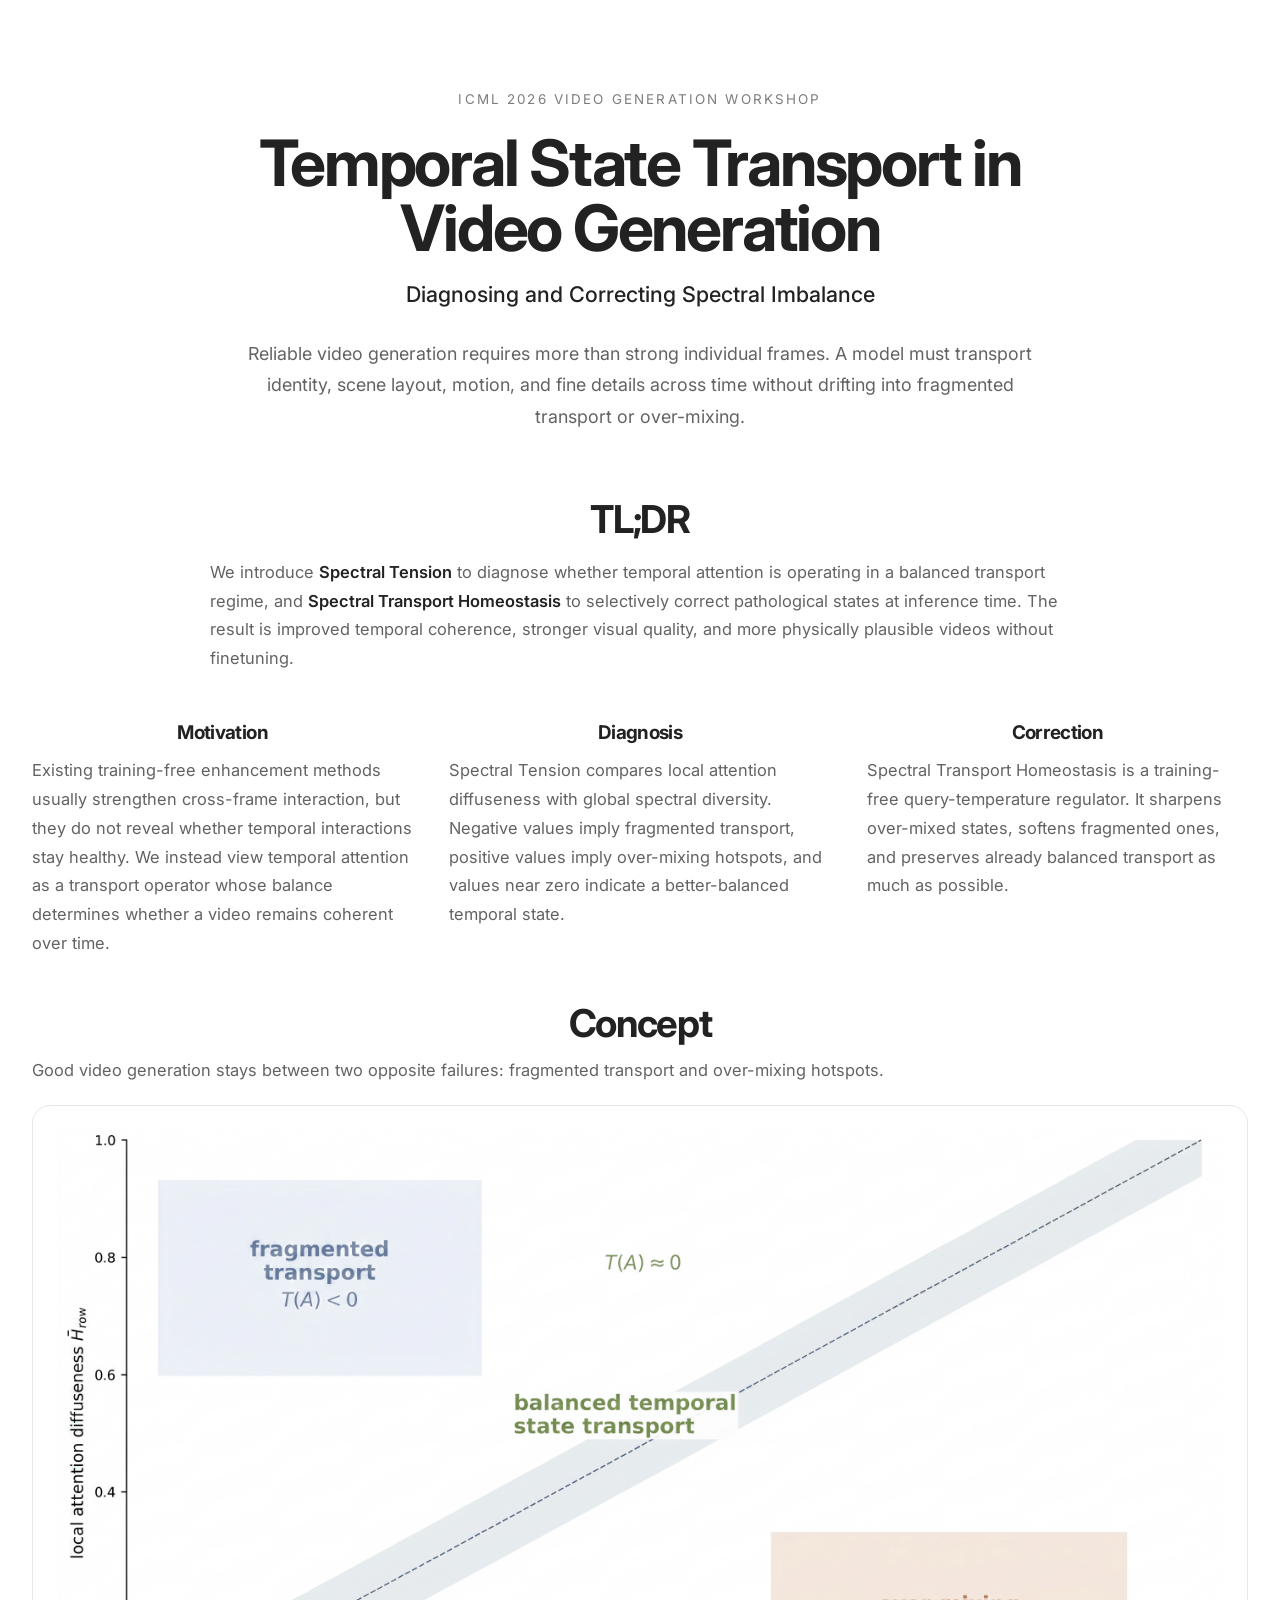
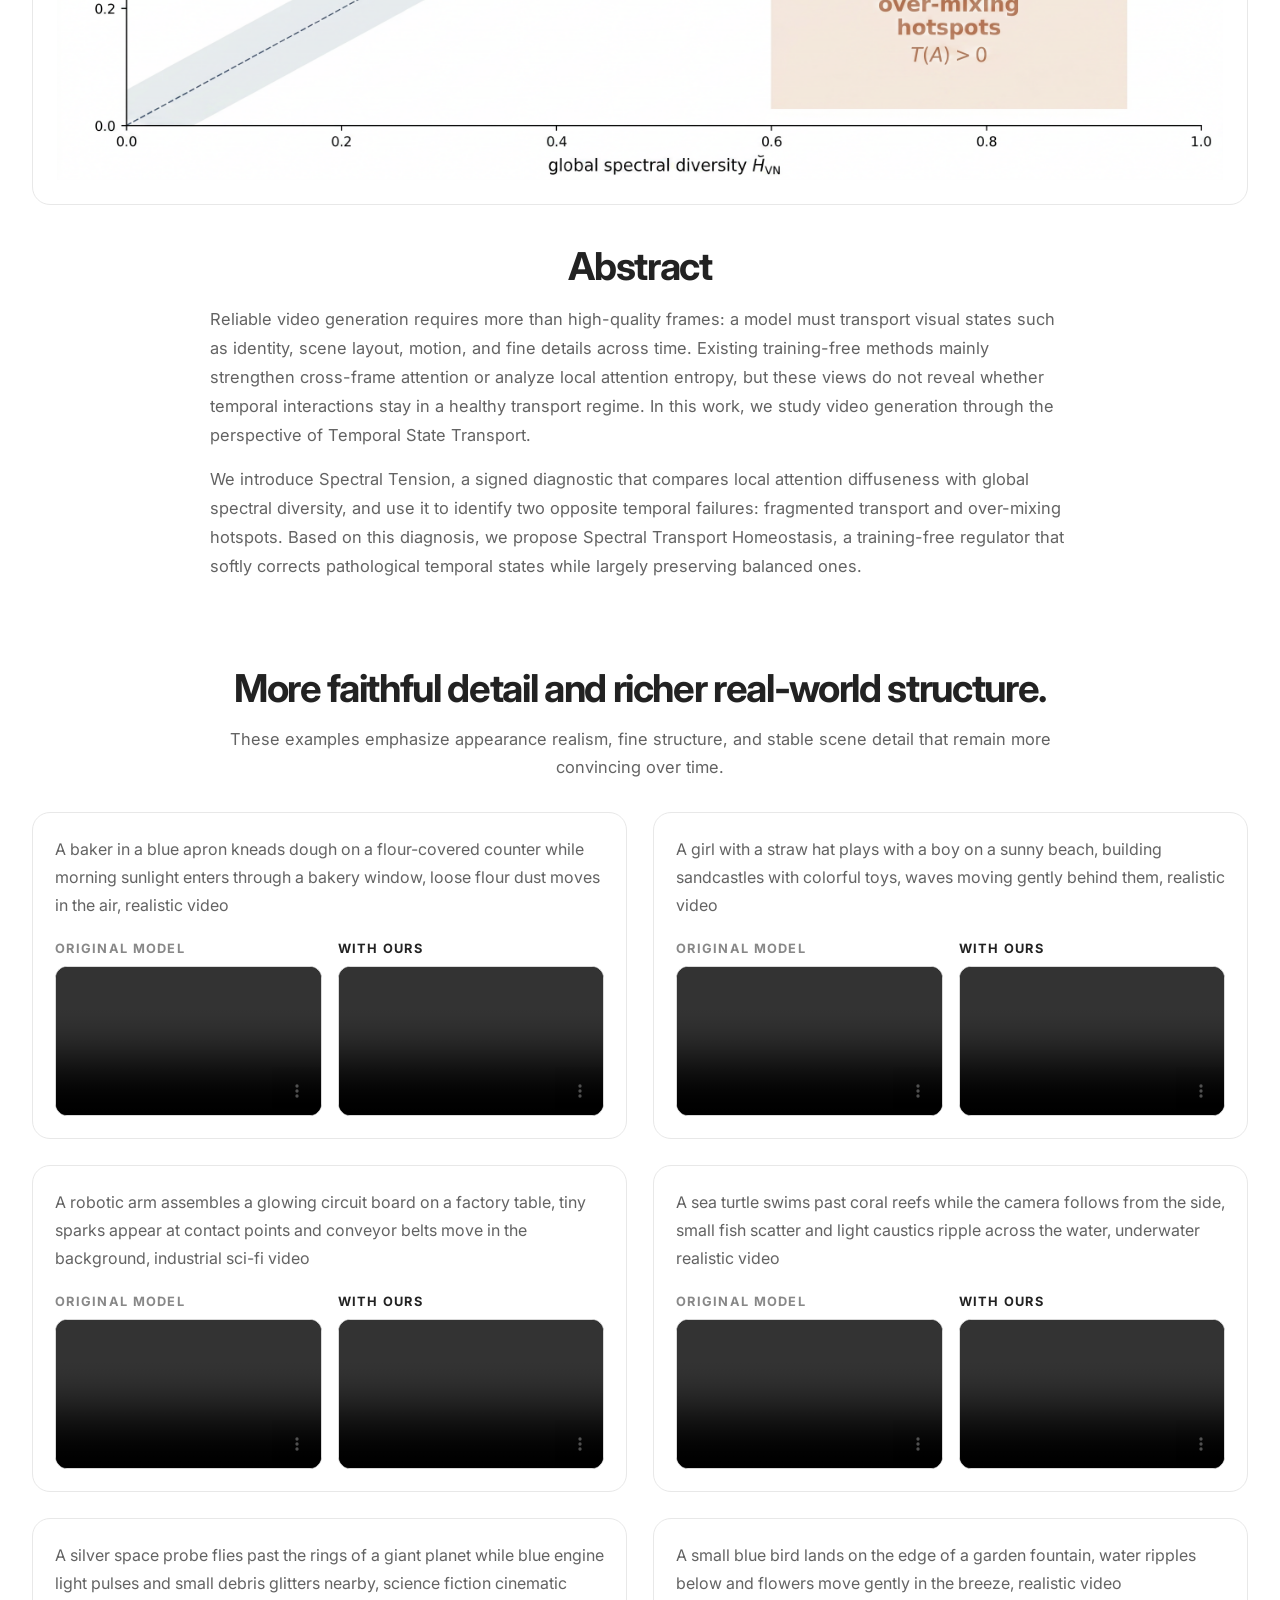
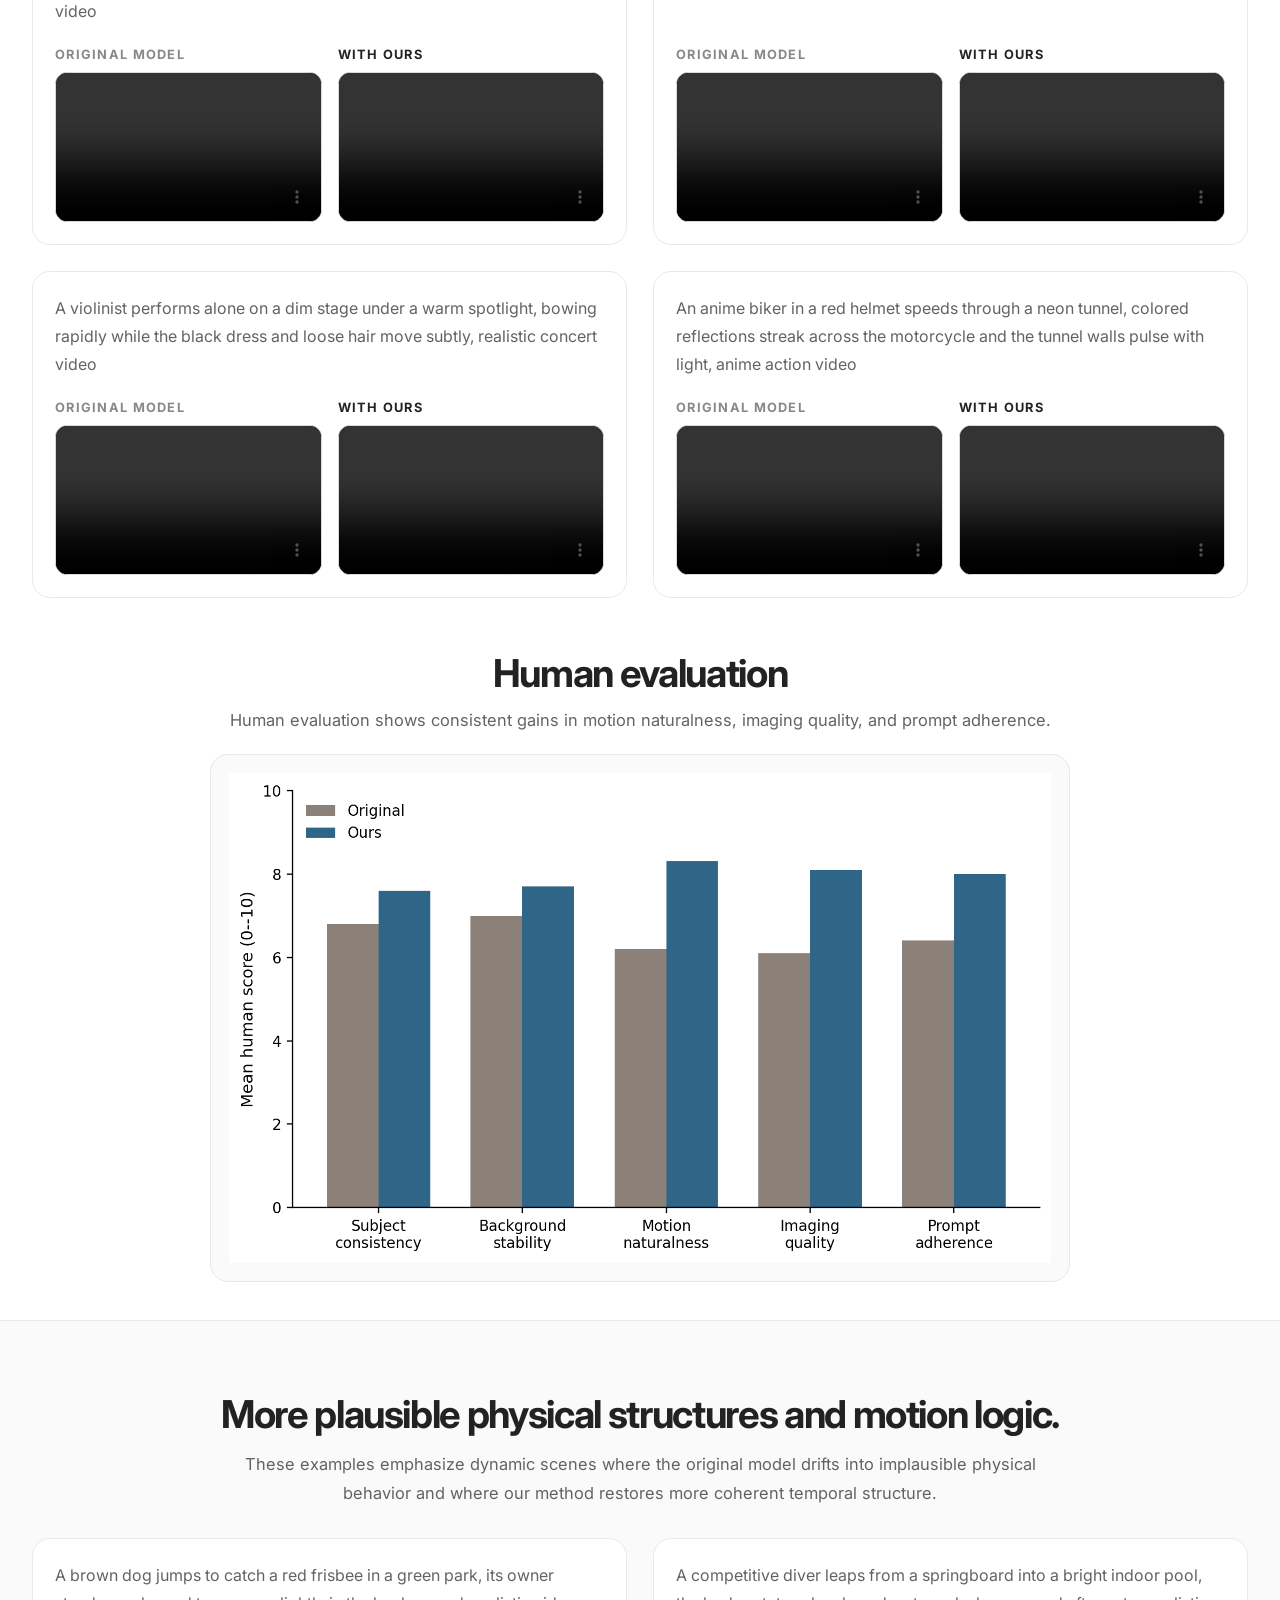
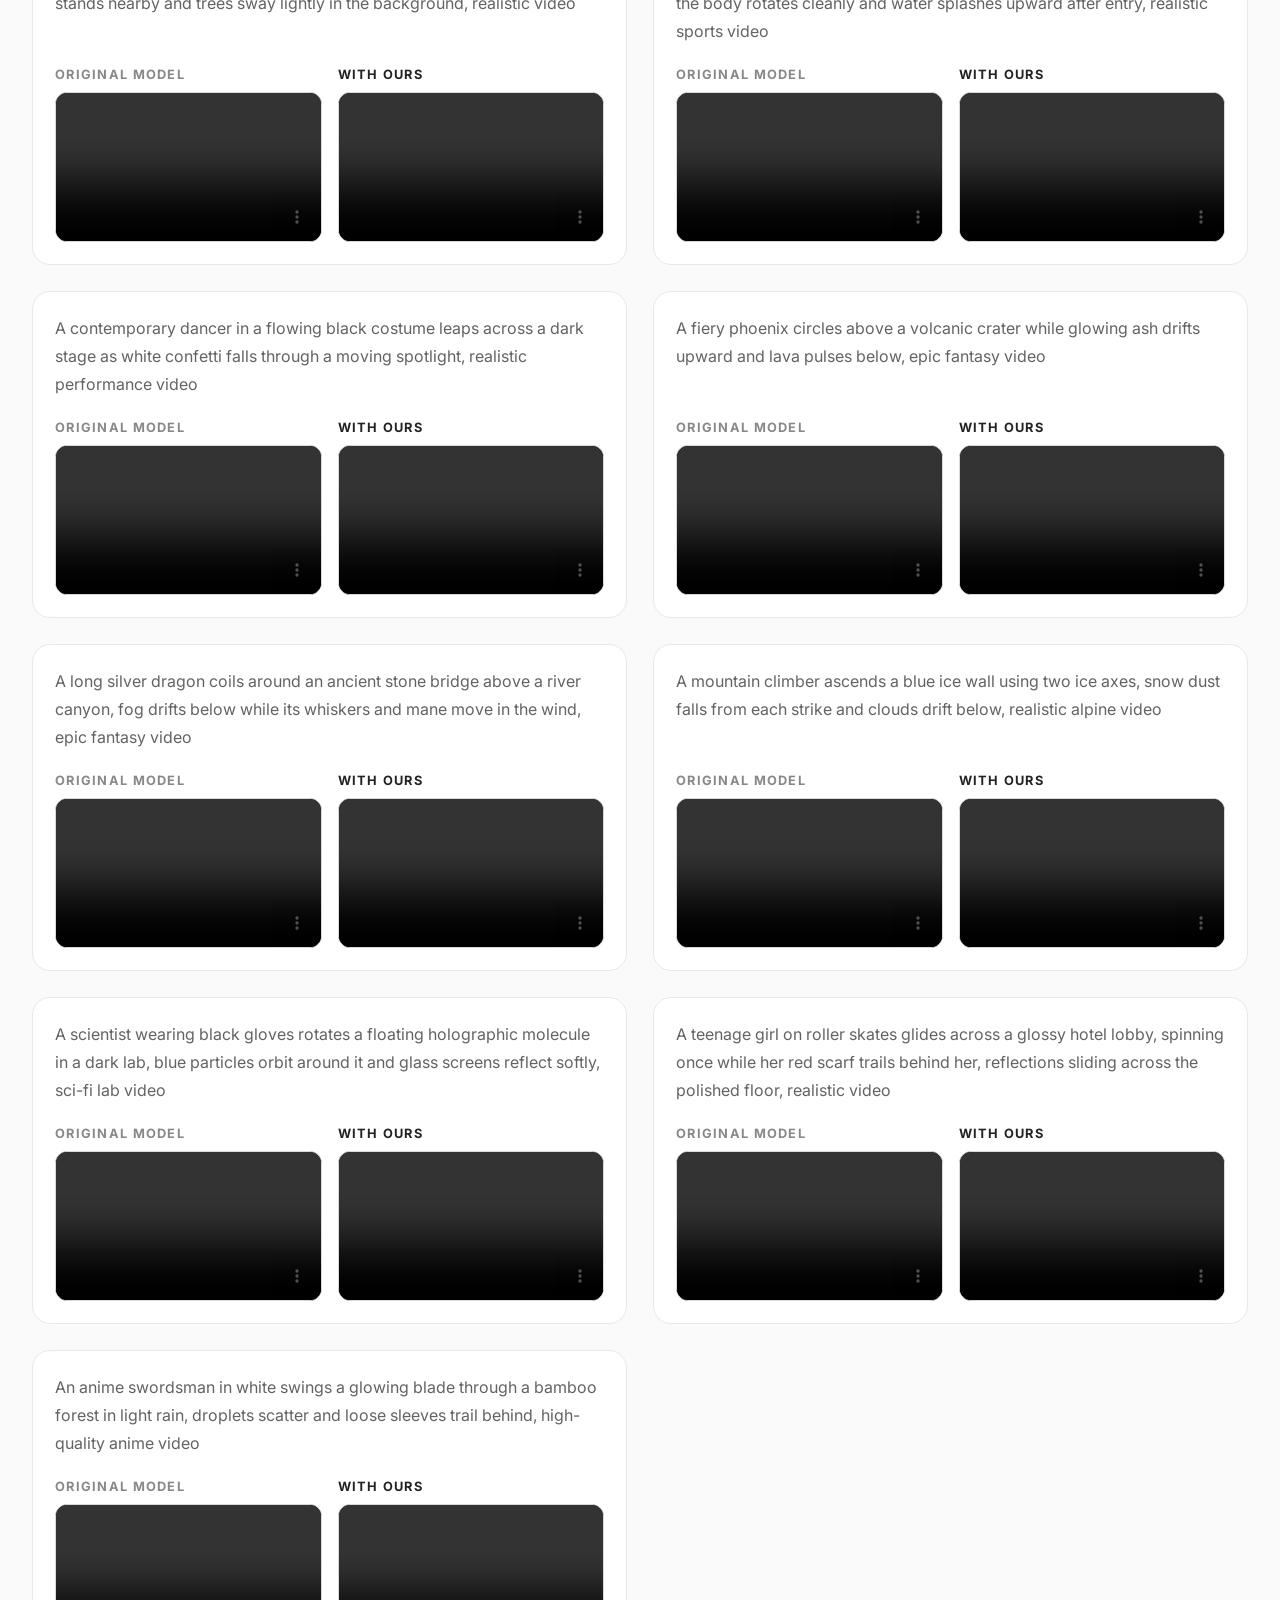
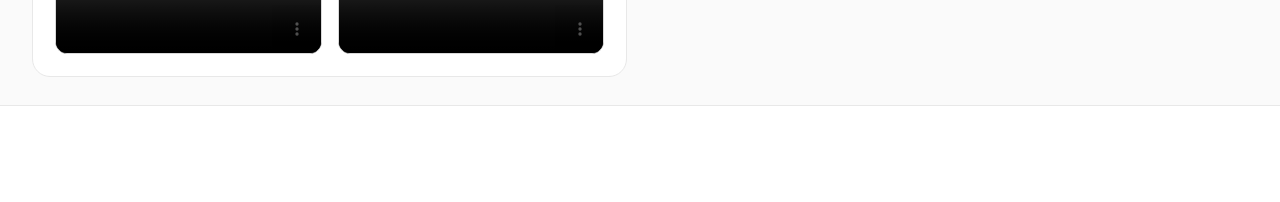
==== commit 68c126a6: "Add files via upload" ====
--- a/index.html
+++ b/index.html
@@ -32,7 +32,7 @@
 
       <main>
         <section class="text-section first-section">
-          <div class="container narrow">
+          <div class="container narrow prose">
             <h2>TL;DR</h2>
             <p>
               We introduce <strong>Spectral Tension</strong> to diagnose whether temporal attention is operating in a balanced
@@ -71,20 +71,22 @@
           </div>
         </section>
 
-        <section class="figure-section">
-          <div class="container narrow">
-            <h2>Concept</h2>
-            <figure class="figure-card">
+        <section class="figure-section concept-section">
+          <div class="container wide">
+            <div class="figure-section-head">
+              <h2>Concept</h2>
+              <p>
+                Good video generation stays between two opposite failures: fragmented transport and over-mixing hotspots.
+              </p>
+            </div>
+            <figure class="figure-card figure-wide">
               <img src="assets/figs/concept.png" alt="Conceptual view of Temporal State Transport" />
-              <figcaption>
-                Good video generation stays between two opposite failures: fragmented transport and over-mixing hotspots.
-              </figcaption>
             </figure>
           </div>
         </section>
 
         <section class="text-section">
-          <div class="container narrow">
+          <div class="container narrow prose">
             <h2>Abstract</h2>
             <p>
               Reliable video generation requires more than high-quality frames: a model must transport visual states such as
@@ -102,16 +104,13 @@
           </div>
         </section>
 
-        <section class="claim-section claim-a" id="claim-a">
+        <section class="claim-section" id="detail-realism">
           <div class="container wide">
             <div class="claim-header">
-              <div>
-                <p class="claim-label claim-label-a">Claim A</p>
-                <h2>Details that feel more true to the real world.</h2>
-              </div>
+              <h2>More faithful detail and richer real-world structure.</h2>
               <p class="claim-description">
-                These examples show cases where our method proactively fills in details, improves appearance realism, and makes
-                scene structure feel more stable and believable over time.
+                These examples emphasize appearance realism, fine structure, and stable scene detail that remain more convincing
+                over time.
               </p>
             </div>
             <div id="claim-a-grid" class="video-grid two-column"></div>
@@ -120,23 +119,22 @@
 
         <section class="figure-section compact-figure">
           <div class="container narrow">
-            <h2>Human evaluation</h2>
+            <div class="figure-section-head centered">
+              <h2>Human evaluation</h2>
+              <p>
+                Human evaluation shows consistent gains in motion naturalness, imaging quality, and prompt adherence.
+              </p>
+            </div>
             <figure class="figure-card light-card">
               <img src="assets/figs/human_eval.png" alt="Human evaluation results" />
-              <figcaption>
-                Human evaluation shows consistent gains in motion naturalness, imaging quality, and prompt adherence.
-              </figcaption>
             </figure>
           </div>
         </section>
 
-        <section class="claim-section claim-b" id="claim-b">
+        <section class="claim-section soft-band" id="physical-correction">
           <div class="container wide">
             <div class="claim-header">
-              <div>
-                <p class="claim-label claim-label-b">Claim B</p>
-                <h2>Physical structures and motion logic corrected toward plausibility.</h2>
-              </div>
+              <h2>More plausible physical structures and motion logic.</h2>
               <p class="claim-description">
                 These examples emphasize dynamic scenes where the original model drifts into implausible physical behavior and
                 where our method restores more coherent temporal structure.
@@ -150,18 +148,14 @@
 
     <template id="video-card-template">
       <article class="video-card">
-        <div class="video-card-top">
-          <span class="sample-index"></span>
-          <span class="claim-tag"></span>
-        </div>
         <p class="prompt"></p>
         <div class="compare-grid">
           <div class="compare-cell">
-            <div class="compare-title">Original</div>
+            <div class="compare-title">Original model</div>
             <video playsinline muted loop preload="metadata" controls></video>
           </div>
           <div class="compare-cell">
-            <div class="compare-title ours">Ours</div>
+            <div class="compare-title ours">With ours</div>
             <video playsinline muted loop preload="metadata" controls></video>
           </div>
         </div>
--- a/styles.css
+++ b/styles.css
@@ -1,14 +1,12 @@
 :root {
-  --text: #262626;
-  --text-soft: #626262;
+  --text: #222222;
+  --text-soft: #636363;
   --line: #e8e8e8;
-  --line-strong: #dcdcdc;
+  --line-strong: #d9d9d9;
   --bg: #ffffff;
-  --bg-soft: #fbfbfb;
-  --claim-a: #4b6fd8;
-  --claim-b: #9d4edd;
-  --max-narrow: 780px;
-  --max-wide: 1180px;
+  --bg-soft: #fafafa;
+  --max-narrow: 860px;
+  --max-wide: 1380px;
 }
 
 * {
@@ -37,7 +35,7 @@
 video {
   width: 100%;
   aspect-ratio: 16 / 9;
-  border-radius: 10px;
+  border-radius: 12px;
   border: 1px solid var(--line-strong);
   background: #000;
 }
@@ -45,12 +43,7 @@
 p {
   margin: 0;
   color: var(--text-soft);
-  line-height: 1.72;
-}
-
-a {
-  color: inherit;
-  text-decoration: none;
+  line-height: 1.75;
 }
 
 strong {
@@ -64,16 +57,16 @@
   margin: 0;
   color: var(--text);
   font-weight: 700;
-  letter-spacing: -0.03em;
+  letter-spacing: -0.035em;
 }
 
 .page {
-  padding-bottom: 72px;
+  padding-bottom: 96px;
 }
 
 .container {
   margin: 0 auto;
-  width: min(calc(100% - 32px), var(--max-wide));
+  width: min(calc(100% - 64px), var(--max-wide));
 }
 
 .container.narrow {
@@ -85,95 +78,106 @@
 }
 
 .hero-block {
-  padding: 56px 0 20px;
-  text-align: center;
-}
-
-.eyebrow,
-.claim-label {
-  font-size: 0.8rem;
-  letter-spacing: 0.12em;
+  padding: 88px 0 40px;
+  text-align: center;
+}
+
+.eyebrow {
+  font-size: 0.84rem;
+  letter-spacing: 0.16em;
   text-transform: uppercase;
-}
-
-.eyebrow {
-  color: #7b7b7b;
+  color: #7d7d7d;
 }
 
 h1 {
-  margin-top: 14px;
-  font-size: clamp(2.5rem, 5.2vw, 4.2rem);
-  line-height: 1.08;
+  margin-top: 18px;
+  font-size: clamp(3.4rem, 5vw, 5.6rem);
+  line-height: 1.02;
 }
 
 .subtitle {
-  margin-top: 12px;
-  font-size: 1.18rem;
+  margin-top: 16px;
+  font-size: 1.35rem;
   font-weight: 500;
   color: var(--text);
 }
 
 .lede {
-  margin: 18px auto 0;
-  max-width: 720px;
-  font-size: 1rem;
+  margin: 24px auto 0;
+  max-width: 820px;
+  font-size: 1.12rem;
 }
 
 .first-section {
-  padding-top: 8px;
+  padding-top: 10px;
 }
 
 .text-section,
 .figure-section {
-  padding: 18px 0 8px;
+  padding: 26px 0 14px;
+}
+
+.prose {
+  display: grid;
+  gap: 16px;
 }
 
 .text-section h2,
 .figure-section h2,
 .claim-section h2 {
-  font-size: 1.9rem;
-  line-height: 1.2;
-  text-align: center;
-  margin-bottom: 18px;
-}
-
-.text-section p + p {
-  margin-top: 14px;
+  font-size: 2.4rem;
+  line-height: 1.14;
+  text-align: center;
+}
+
+.text-section p,
+.claim-description,
+.figure-section-head p,
+.overview-copy p {
+  font-size: 1.03rem;
 }
 
 .overview-band {
-  padding: 30px 0 10px;
+  padding: 34px 0 18px;
 }
 
 .overview-grid {
   display: grid;
-  grid-template-columns: repeat(3, 1fr);
-  gap: 22px;
+  grid-template-columns: repeat(3, minmax(0, 1fr));
+  gap: 36px;
 }
 
 .overview-copy {
-  padding: 0 8px;
   text-align: left;
 }
 
 .overview-copy h3 {
-  margin-bottom: 10px;
-  font-size: 1.08rem;
+  margin-bottom: 12px;
+  font-size: 1.18rem;
+  text-align: center;
+}
+
+.figure-section-head {
+  display: grid;
+  gap: 10px;
+  margin-bottom: 20px;
+  text-align: left;
+}
+
+.figure-section-head.centered {
   text-align: center;
 }
 
 .figure-card {
   margin: 0;
-  padding: 14px;
+  padding: 18px;
   border: 1px solid var(--line);
-  border-radius: 16px;
+  border-radius: 18px;
   background: #fff;
 }
 
-.figure-card figcaption {
-  margin-top: 12px;
-  font-size: 0.92rem;
-  text-align: center;
+.figure-wide {
+  padding: 24px;
 }
 
 .light-card {
@@ -181,108 +185,88 @@
 }
 
 .claim-section {
-  padding: 52px 0 24px;
+  padding: 72px 0 28px;
+}
+
+.soft-band {
+  background: var(--bg-soft);
+  border-top: 1px solid var(--line);
+  border-bottom: 1px solid var(--line);
+  margin-top: 24px;
 }
 
 .claim-header {
   display: grid;
-  gap: 12px;
-  margin-bottom: 24px;
+  gap: 14px;
+  margin-bottom: 30px;
   text-align: center;
 }
 
 .claim-header h2 {
-  margin-bottom: 0;
+  max-width: 900px;
+  margin: 0 auto;
 }
 
 .claim-description {
-  max-width: 760px;
+  max-width: 840px;
   margin: 0 auto;
 }
 
-.claim-label-a {
-  color: var(--claim-a);
-}
-
-.claim-label-b {
-  color: var(--claim-b);
-}
-
-.compact-figure {
-  padding-top: 34px;
-}
-
 .video-grid.two-column {
   display: grid;
   grid-template-columns: repeat(2, minmax(0, 1fr));
-  gap: 22px;
+  gap: 26px;
 }
 
 .video-card {
   border: 1px solid var(--line);
-  border-radius: 16px;
-  padding: 18px;
+  border-radius: 18px;
+  padding: 22px;
   background: #fff;
 }
 
-.video-card-top {
-  display: flex;
-  justify-content: space-between;
-  align-items: center;
-  gap: 14px;
+.prompt {
+  text-align: left;
+  font-size: 1rem;
+  min-height: 88px;
+}
+
+.compare-grid {
+  display: grid;
+  grid-template-columns: repeat(2, minmax(0, 1fr));
+  gap: 16px;
+  margin-top: 18px;
+}
+
+.compare-cell {
+  text-align: left;
+}
+
+.compare-title {
   margin-bottom: 10px;
-}
-
-.sample-index {
-  font-size: 0.84rem;
-  font-weight: 700;
-  letter-spacing: 0.08em;
-  text-transform: uppercase;
-  color: var(--text);
-}
-
-.claim-tag {
-  font-size: 0.82rem;
-  color: #7b7b7b;
-}
-
-.prompt {
-  text-align: left;
-  font-size: 0.96rem;
-}
-
-.compare-grid {
-  display: grid;
-  grid-template-columns: repeat(2, minmax(0, 1fr));
-  gap: 14px;
-  margin-top: 16px;
-}
-
-.compare-cell {
-  text-align: left;
-}
-
-.compare-title {
-  margin-bottom: 8px;
   font-size: 0.8rem;
   font-weight: 700;
-  letter-spacing: 0.08em;
+  letter-spacing: 0.1em;
   text-transform: uppercase;
-  color: #8a8a8a;
+  color: #888888;
 }
 
 .compare-title.ours {
   color: var(--text);
 }
 
-@media (max-width: 900px) {
+@media (max-width: 1100px) {
+  .container {
+    width: min(calc(100% - 40px), var(--max-wide));
+  }
+
   .overview-grid,
   .video-grid.two-column,
   .compare-grid {
     grid-template-columns: 1fr;
   }
 
-  .overview-copy {
-    padding: 0;
+  .prompt {
+    min-height: 0;
   }
 }
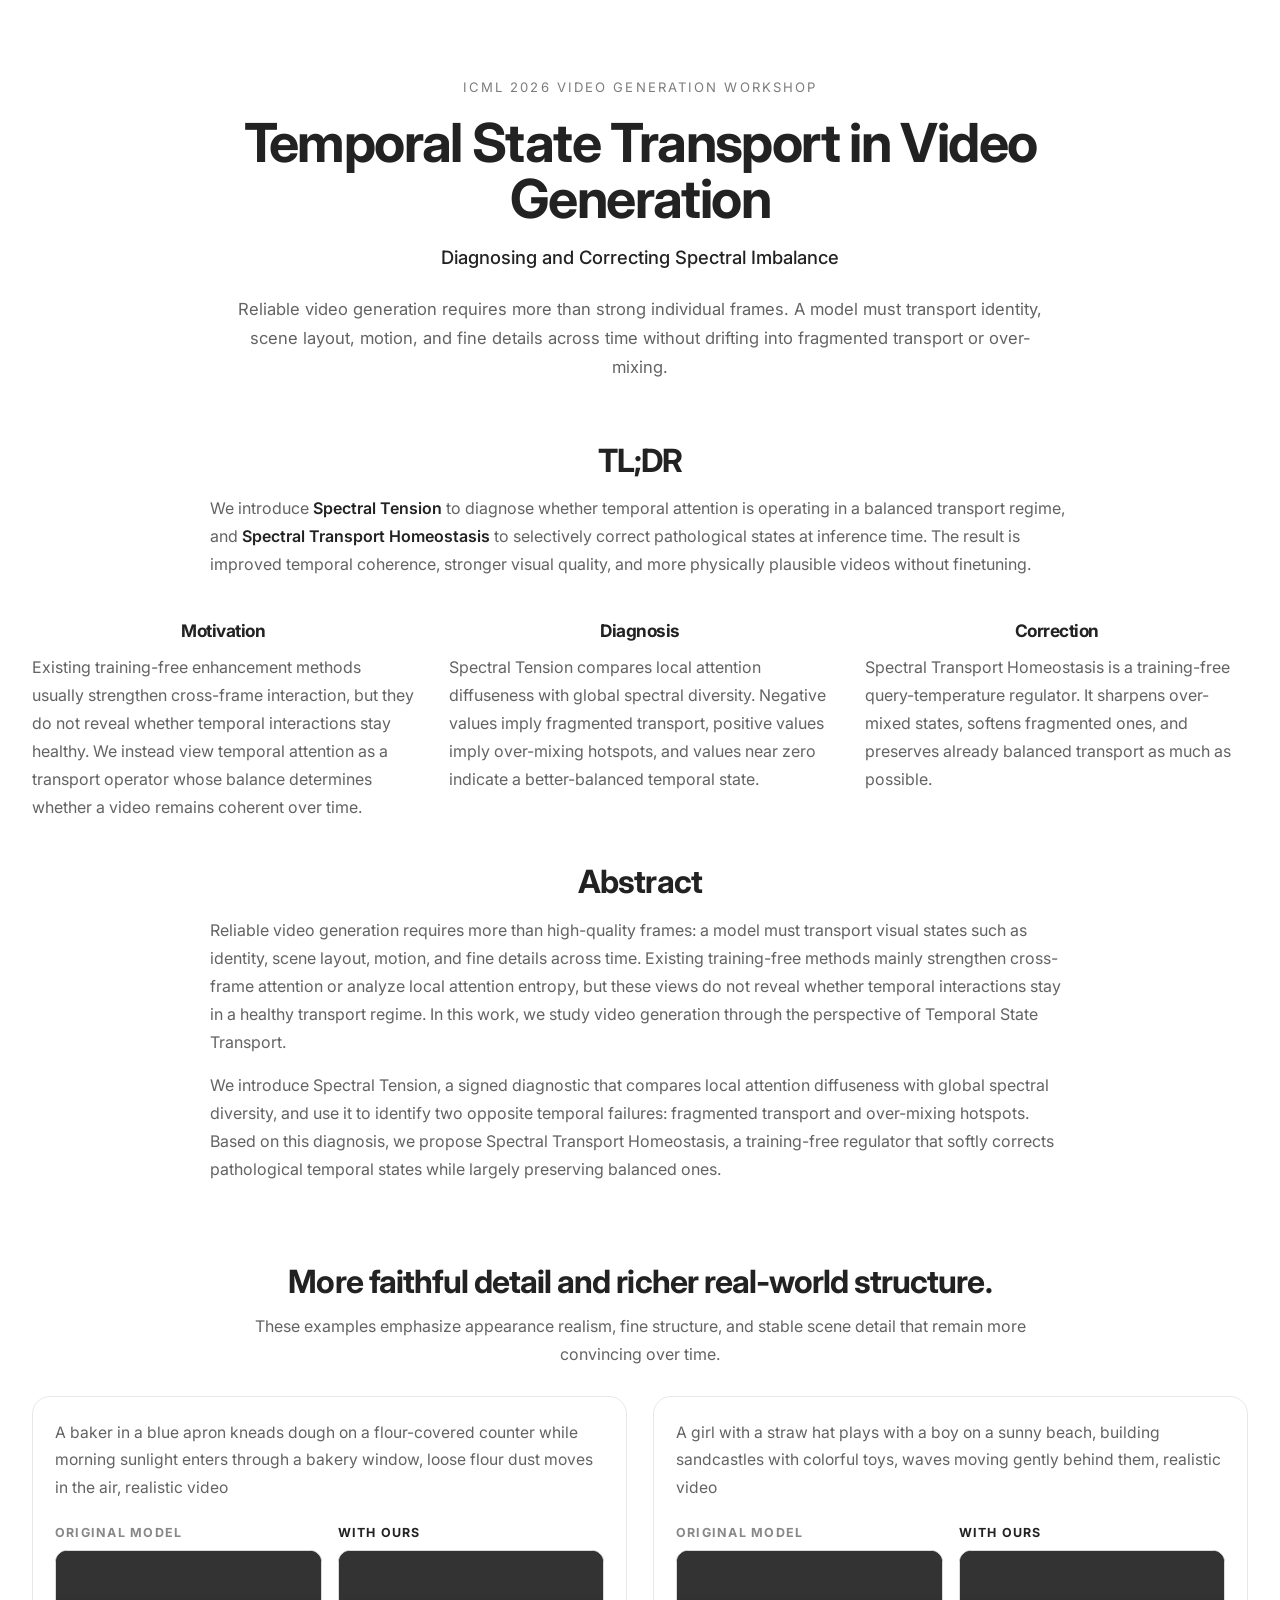
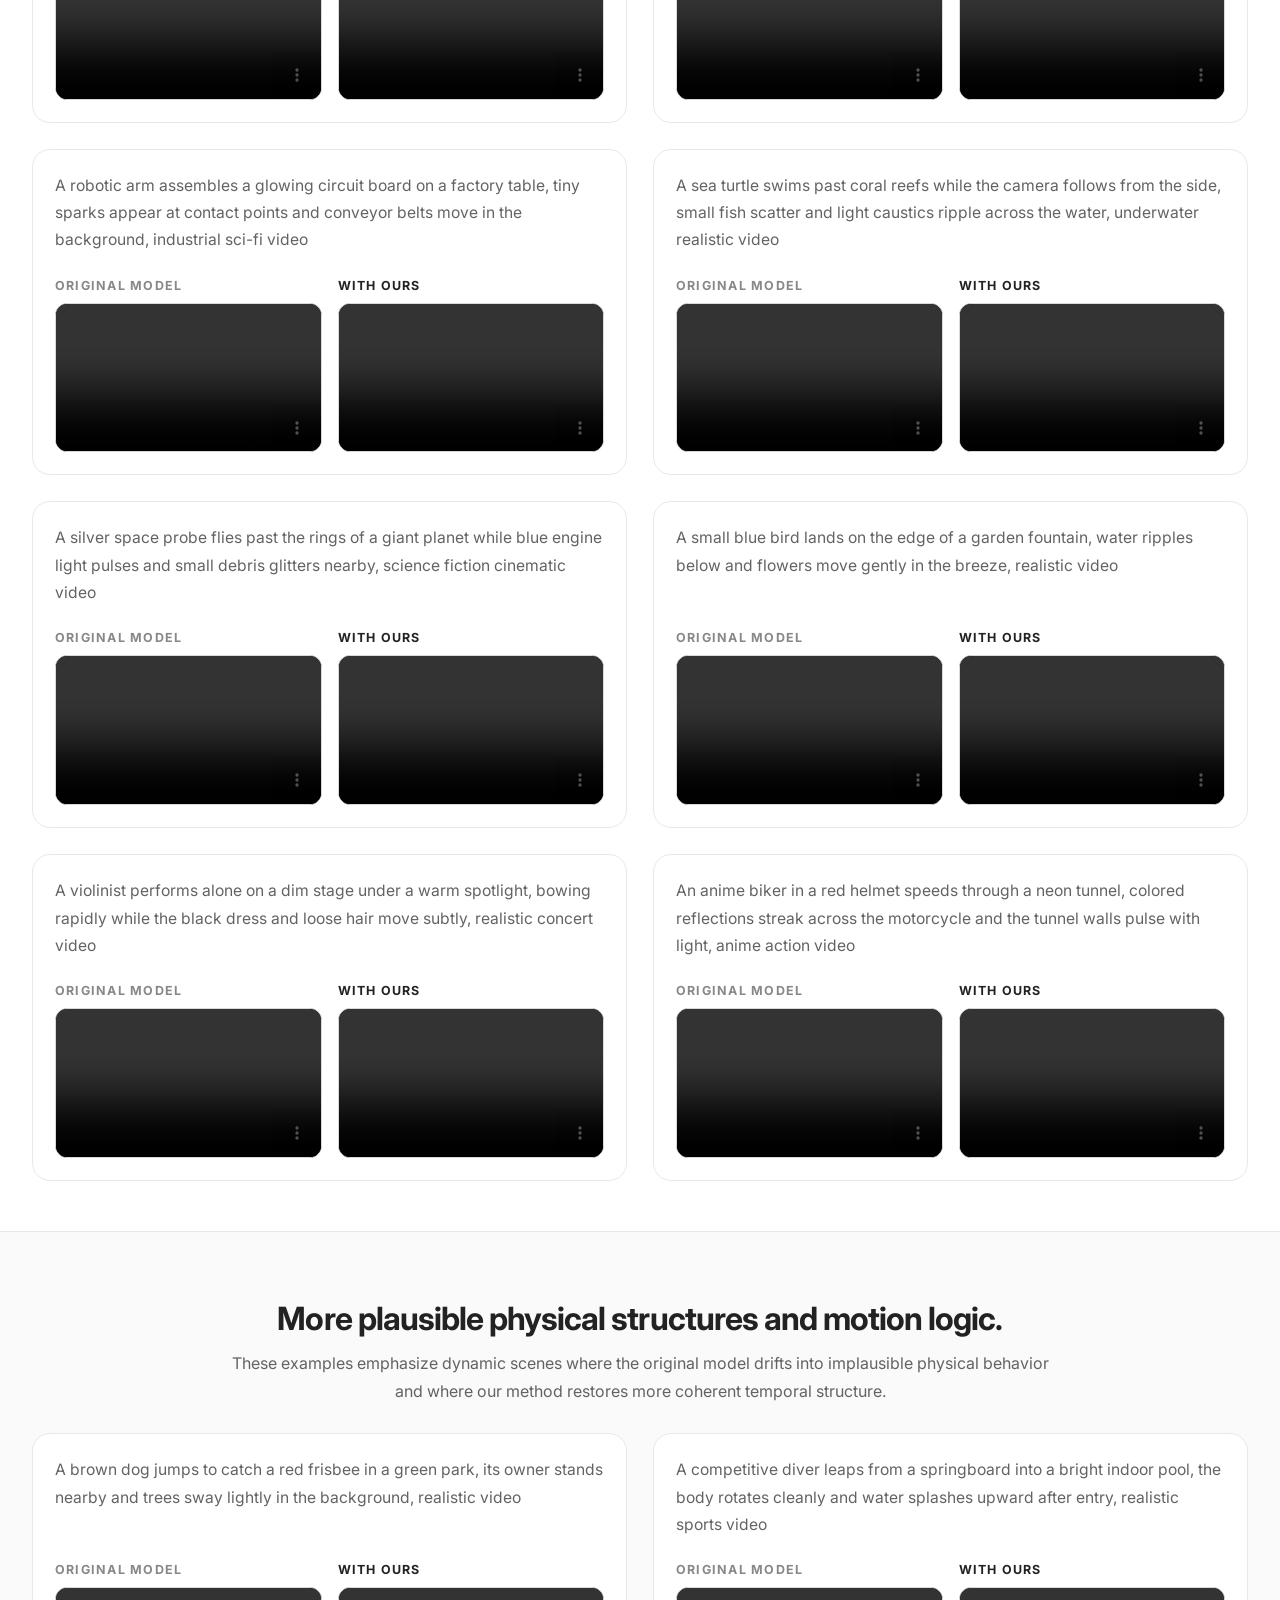
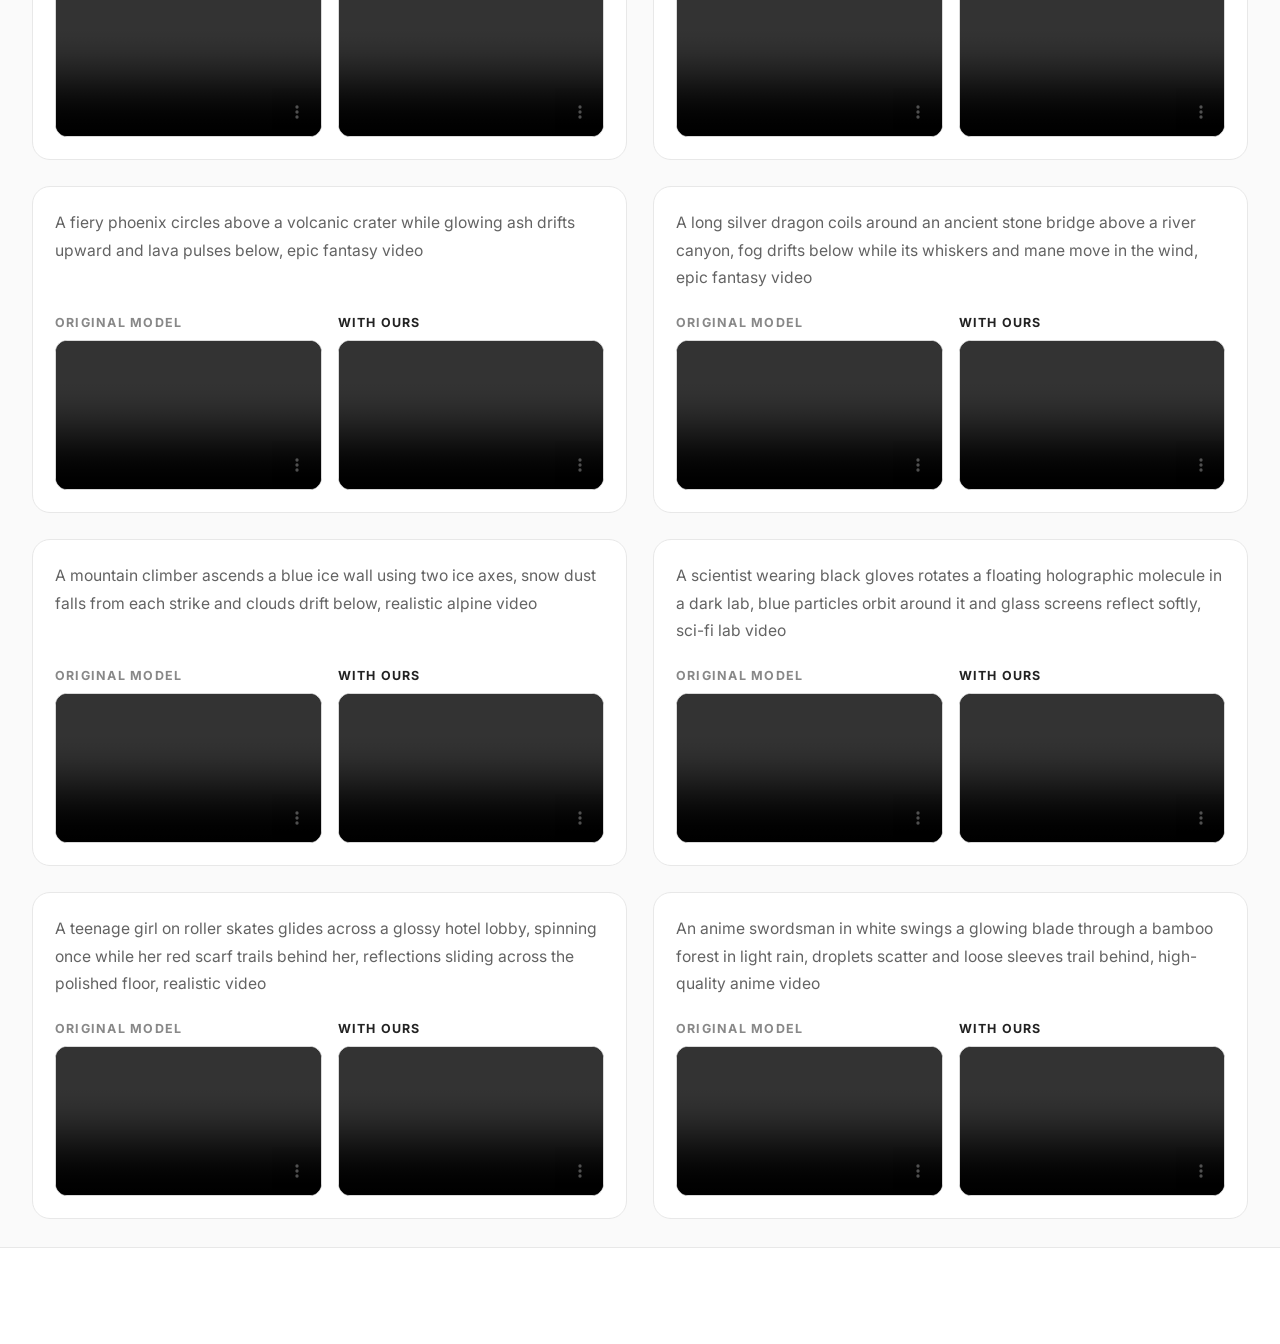
==== commit b30371ae: "Add files via upload" ====
--- a/index.html
+++ b/index.html
@@ -71,20 +71,6 @@
           </div>
         </section>
 
-        <section class="figure-section concept-section">
-          <div class="container wide">
-            <div class="figure-section-head">
-              <h2>Concept</h2>
-              <p>
-                Good video generation stays between two opposite failures: fragmented transport and over-mixing hotspots.
-              </p>
-            </div>
-            <figure class="figure-card figure-wide">
-              <img src="assets/figs/concept.png" alt="Conceptual view of Temporal State Transport" />
-            </figure>
-          </div>
-        </section>
-
         <section class="text-section">
           <div class="container narrow prose">
             <h2>Abstract</h2>
@@ -114,20 +100,6 @@
               </p>
             </div>
             <div id="claim-a-grid" class="video-grid two-column"></div>
-          </div>
-        </section>
-
-        <section class="figure-section compact-figure">
-          <div class="container narrow">
-            <div class="figure-section-head centered">
-              <h2>Human evaluation</h2>
-              <p>
-                Human evaluation shows consistent gains in motion naturalness, imaging quality, and prompt adherence.
-              </p>
-            </div>
-            <figure class="figure-card light-card">
-              <img src="assets/figs/human_eval.png" alt="Human evaluation results" />
-            </figure>
           </div>
         </section>
 
--- a/styles.css
+++ b/styles.css
@@ -57,7 +57,7 @@
   margin: 0;
   color: var(--text);
   font-weight: 700;
-  letter-spacing: -0.035em;
+  letter-spacing: -0.03em;
 }
 
 .page {
@@ -78,73 +78,70 @@
 }
 
 .hero-block {
-  padding: 88px 0 40px;
+  padding: 76px 0 36px;
   text-align: center;
 }
 
 .eyebrow {
-  font-size: 0.84rem;
+  font-size: 0.82rem;
   letter-spacing: 0.16em;
   text-transform: uppercase;
   color: #7d7d7d;
 }
 
 h1 {
-  margin-top: 18px;
-  font-size: clamp(3.4rem, 5vw, 5.6rem);
-  line-height: 1.02;
+  margin-top: 16px;
+  font-size: clamp(2.7rem, 4.2vw, 4.3rem);
+  line-height: 1.04;
 }
 
 .subtitle {
-  margin-top: 16px;
-  font-size: 1.35rem;
+  margin-top: 14px;
+  font-size: 1.15rem;
   font-weight: 500;
   color: var(--text);
 }
 
 .lede {
-  margin: 24px auto 0;
+  margin: 22px auto 0;
   max-width: 820px;
-  font-size: 1.12rem;
+  font-size: 1.04rem;
 }
 
 .first-section {
   padding-top: 10px;
 }
 
-.text-section,
-.figure-section {
-  padding: 26px 0 14px;
+.text-section {
+  padding: 24px 0 12px;
 }
 
 .prose {
   display: grid;
-  gap: 16px;
+  gap: 15px;
 }
 
 .text-section h2,
-.figure-section h2,
 .claim-section h2 {
-  font-size: 2.4rem;
-  line-height: 1.14;
+  font-size: 2rem;
+  line-height: 1.16;
   text-align: center;
 }
 
 .text-section p,
 .claim-description,
-.figure-section-head p,
 .overview-copy p {
-  font-size: 1.03rem;
+  font-size: 1rem;
 }
 
 .overview-band {
-  padding: 34px 0 18px;
+  padding: 30px 0 18px;
 }
 
 .overview-grid {
   display: grid;
   grid-template-columns: repeat(3, minmax(0, 1fr));
-  gap: 36px;
+  gap: 34px;
 }
 
 .overview-copy {
@@ -153,62 +150,35 @@
 
 .overview-copy h3 {
   margin-bottom: 12px;
-  font-size: 1.18rem;
-  text-align: center;
-}
-
-.figure-section-head {
-  display: grid;
-  gap: 10px;
-  margin-bottom: 20px;
-  text-align: left;
-}
-
-.figure-section-head.centered {
-  text-align: center;
-}
-
-.figure-card {
-  margin: 0;
-  padding: 18px;
-  border: 1px solid var(--line);
-  border-radius: 18px;
-  background: #fff;
-}
-
-.figure-wide {
-  padding: 24px;
-}
-
-.light-card {
-  background: var(--bg-soft);
+  font-size: 1.08rem;
+  text-align: center;
 }
 
 .claim-section {
-  padding: 72px 0 28px;
+  padding: 68px 0 28px;
 }
 
 .soft-band {
   background: var(--bg-soft);
   border-top: 1px solid var(--line);
   border-bottom: 1px solid var(--line);
-  margin-top: 24px;
+  margin-top: 22px;
 }
 
 .claim-header {
   display: grid;
-  gap: 14px;
-  margin-bottom: 30px;
+  gap: 12px;
+  margin-bottom: 28px;
   text-align: center;
 }
 
 .claim-header h2 {
-  max-width: 900px;
+  max-width: 820px;
   margin: 0 auto;
 }
 
 .claim-description {
-  max-width: 840px;
+  max-width: 820px;
   margin: 0 auto;
 }
 
@@ -227,7 +197,7 @@
 
 .prompt {
   text-align: left;
-  font-size: 1rem;
+  font-size: 0.98rem;
   min-height: 88px;
 }
 
@@ -244,7 +214,7 @@
 
 .compare-title {
   margin-bottom: 10px;
-  font-size: 0.8rem;
+  font-size: 0.78rem;
   font-weight: 700;
   letter-spacing: 0.1em;
   text-transform: uppercase;
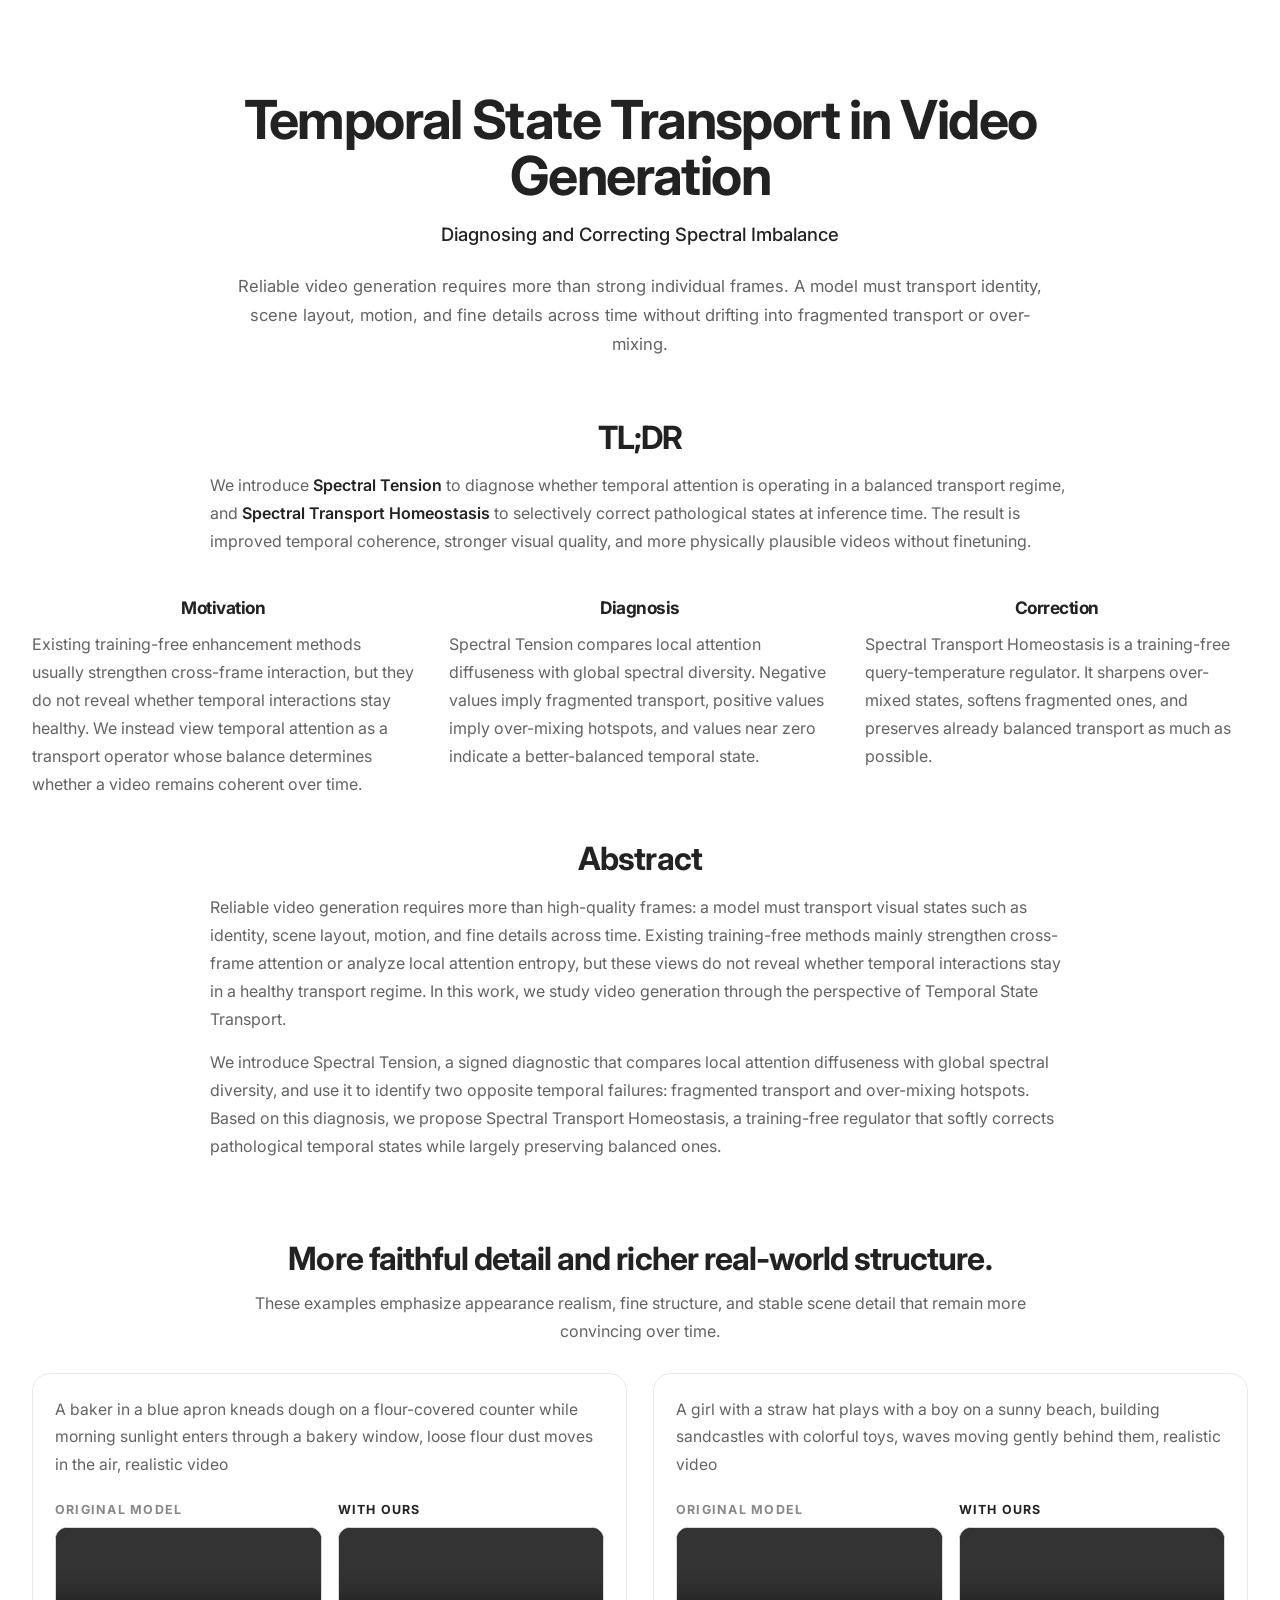
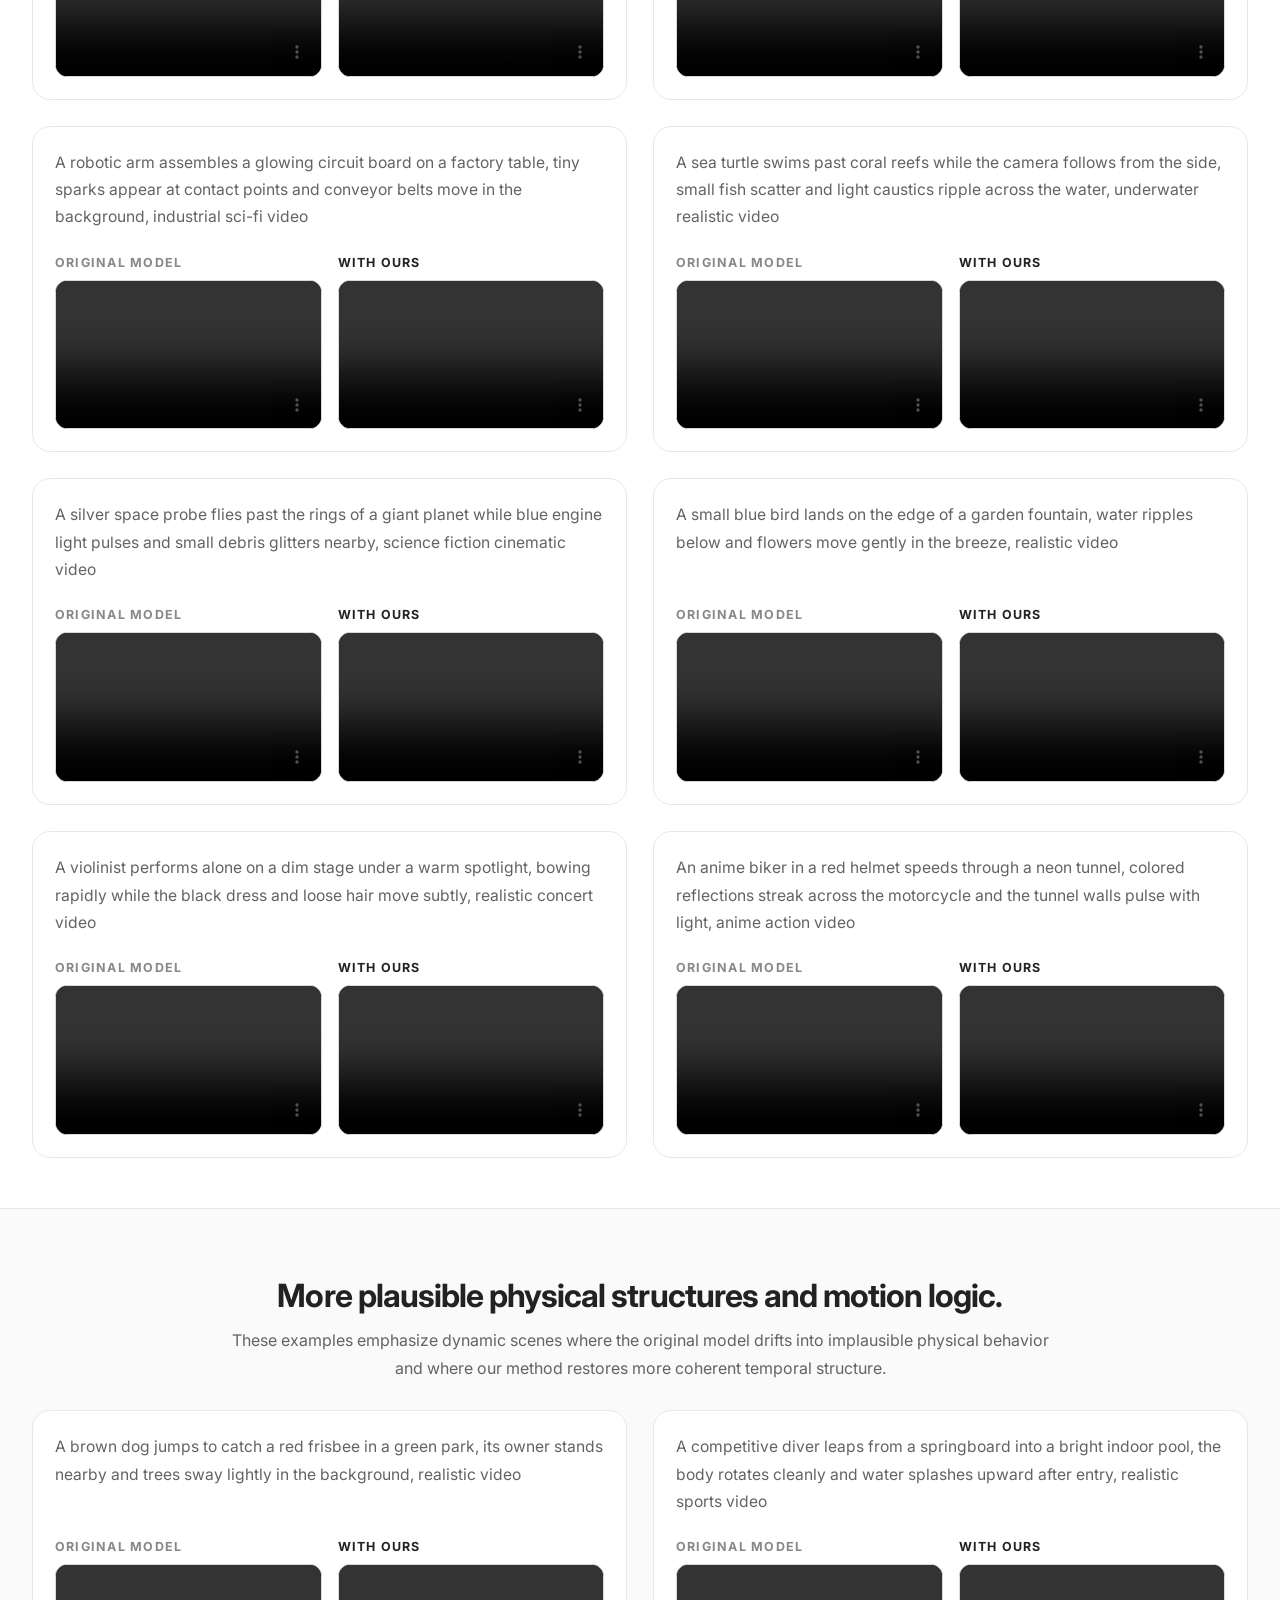
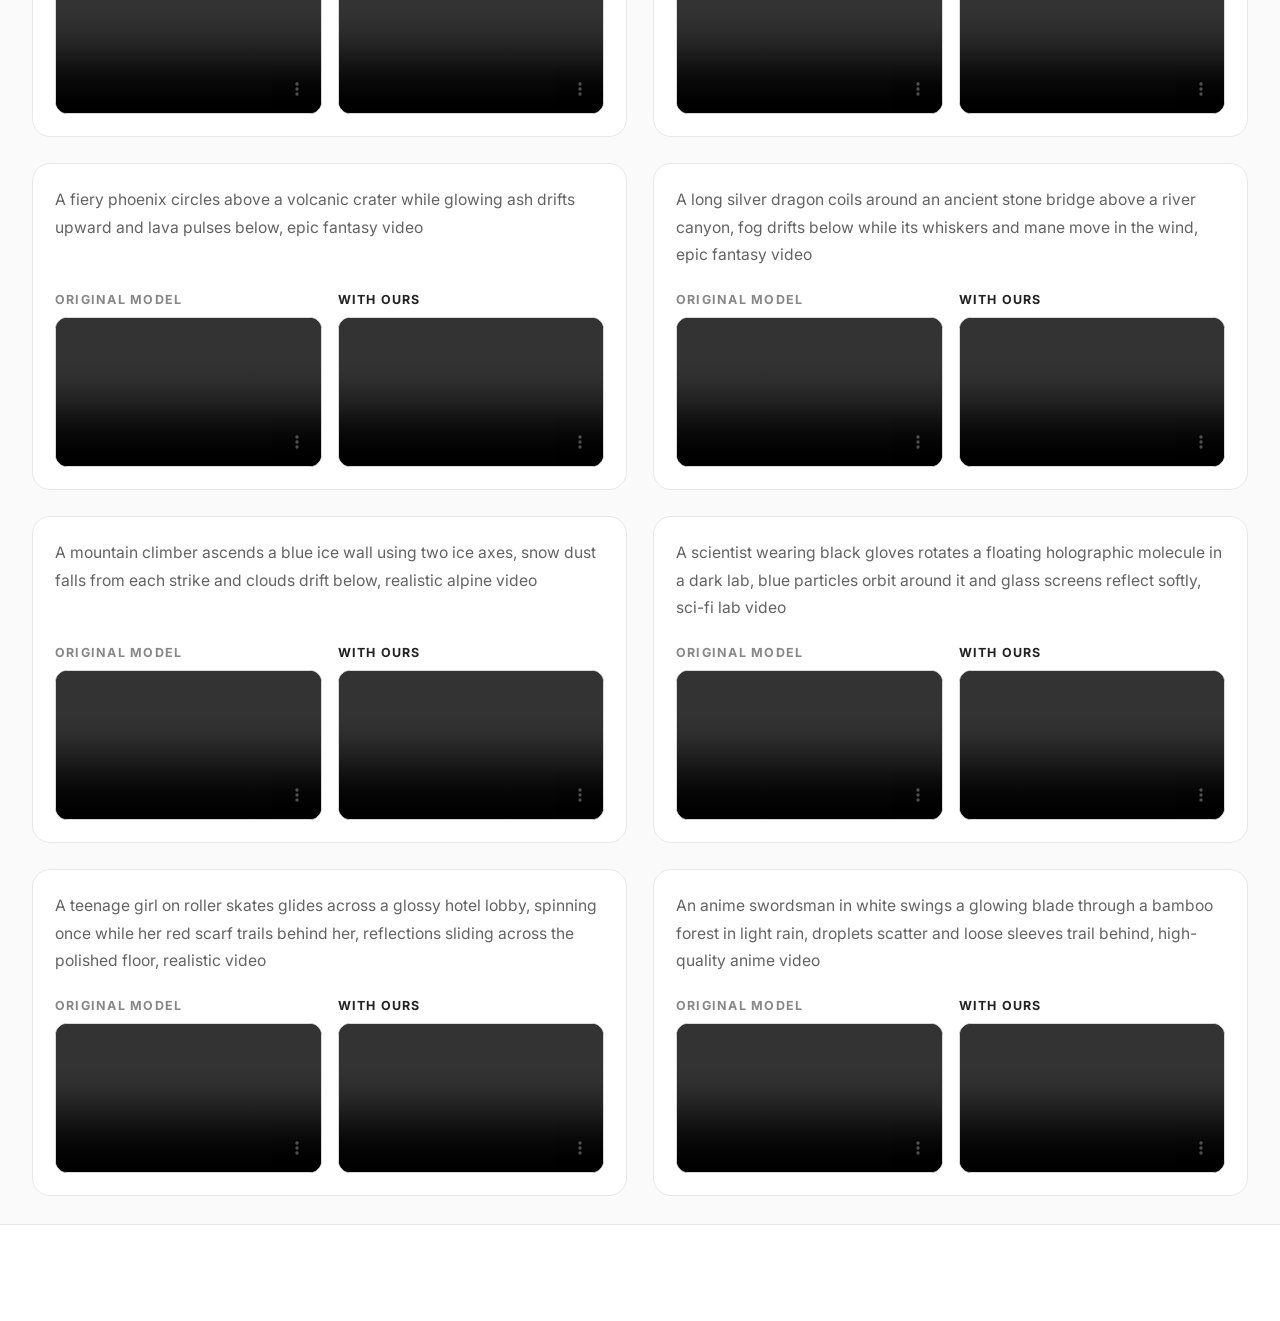
==== commit a5e5e730: "Add files via upload" ====
--- a/index.html
+++ b/index.html
@@ -20,7 +20,6 @@
     <div class="page">
       <header class="hero-block">
         <div class="container narrow">
-          <p class="eyebrow">ICML 2026 Video Generation Workshop</p>
           <h1>Temporal State Transport in Video Generation</h1>
           <p class="subtitle">Diagnosing and Correcting Spectral Imbalance</p>
           <p class="lede">
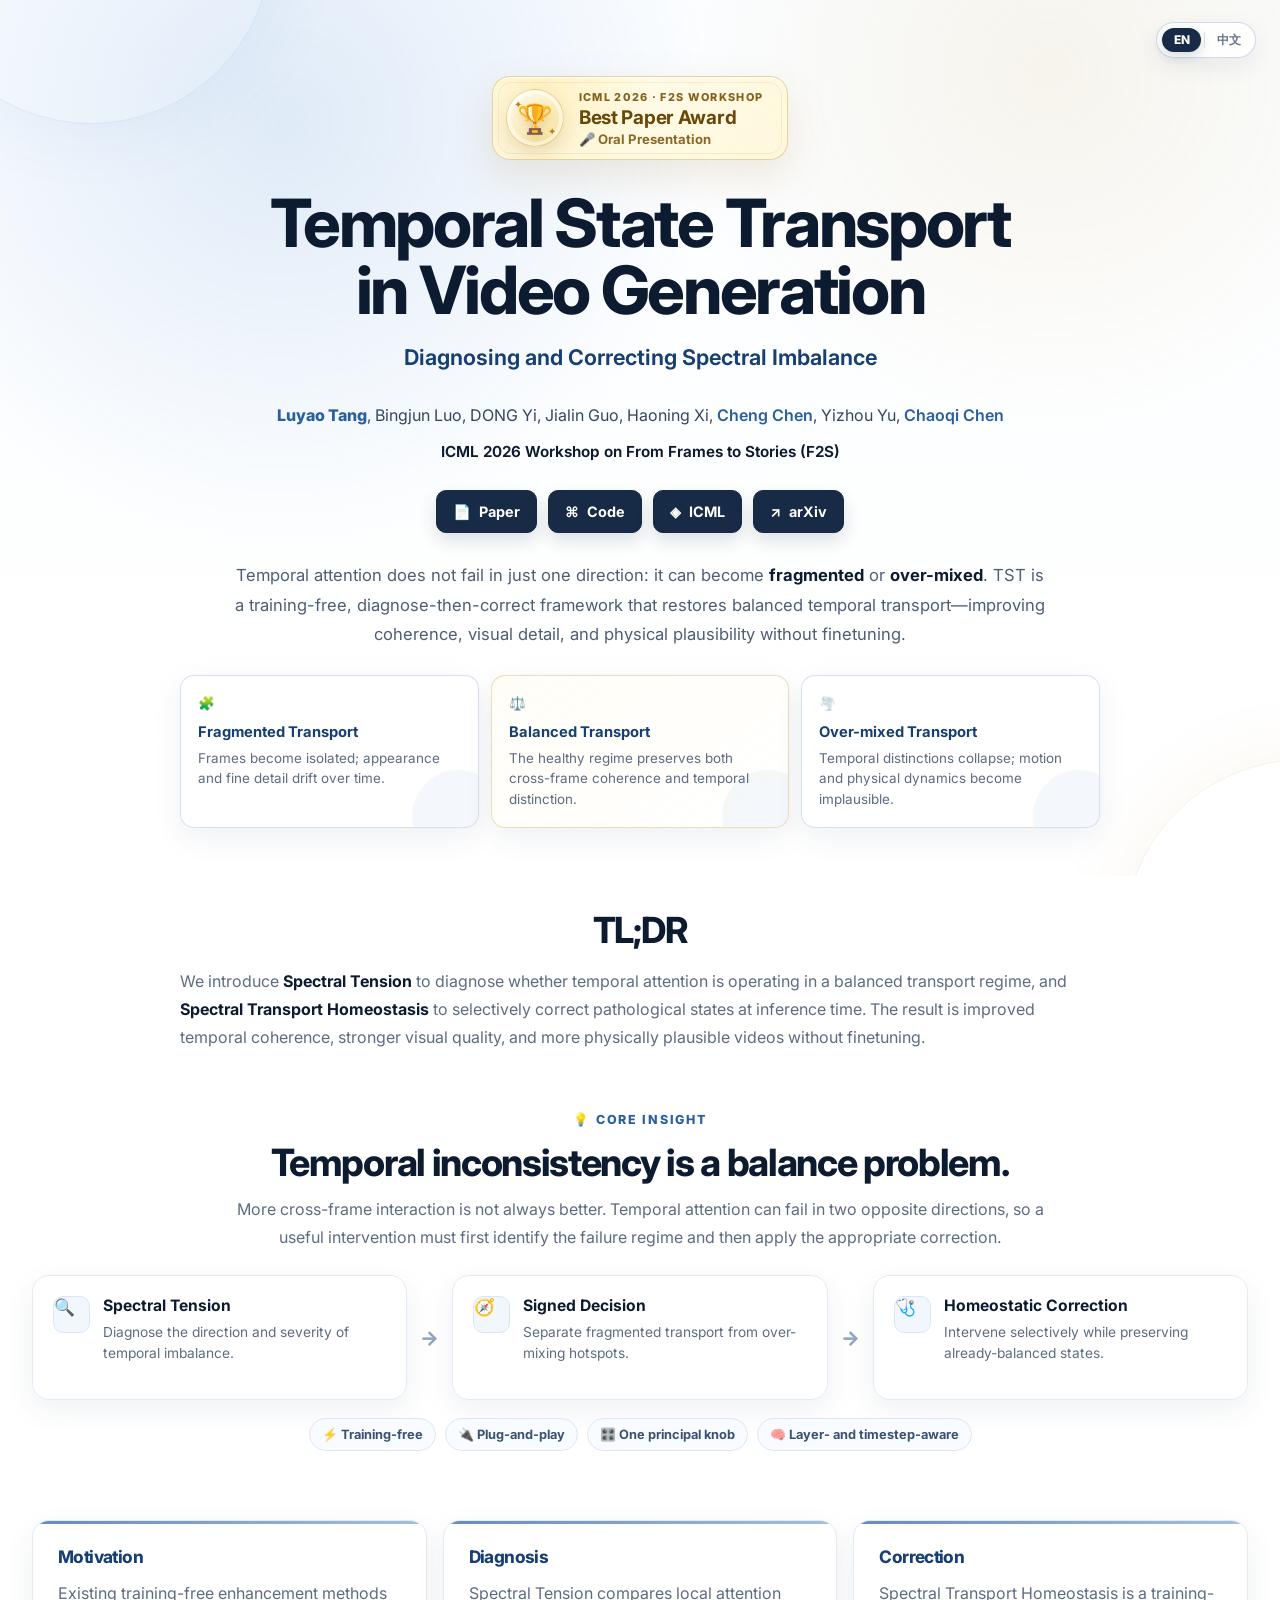
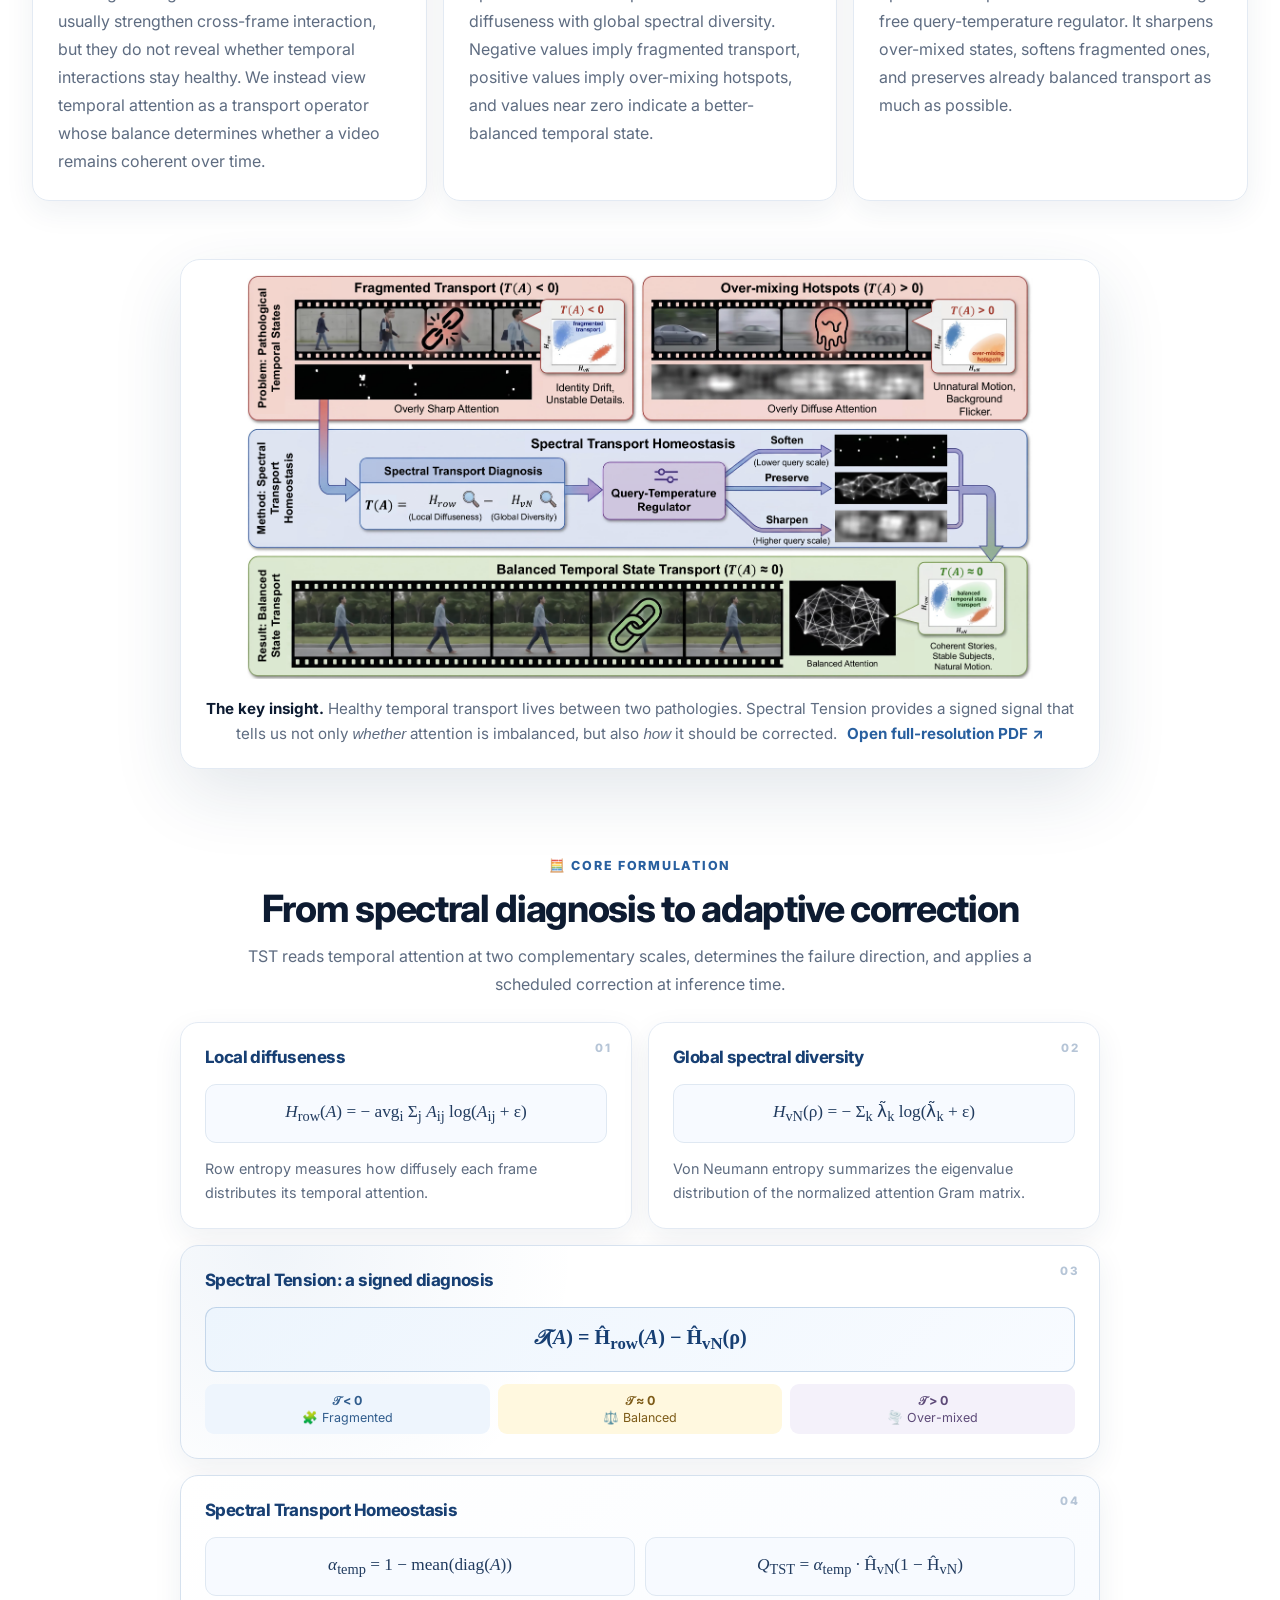
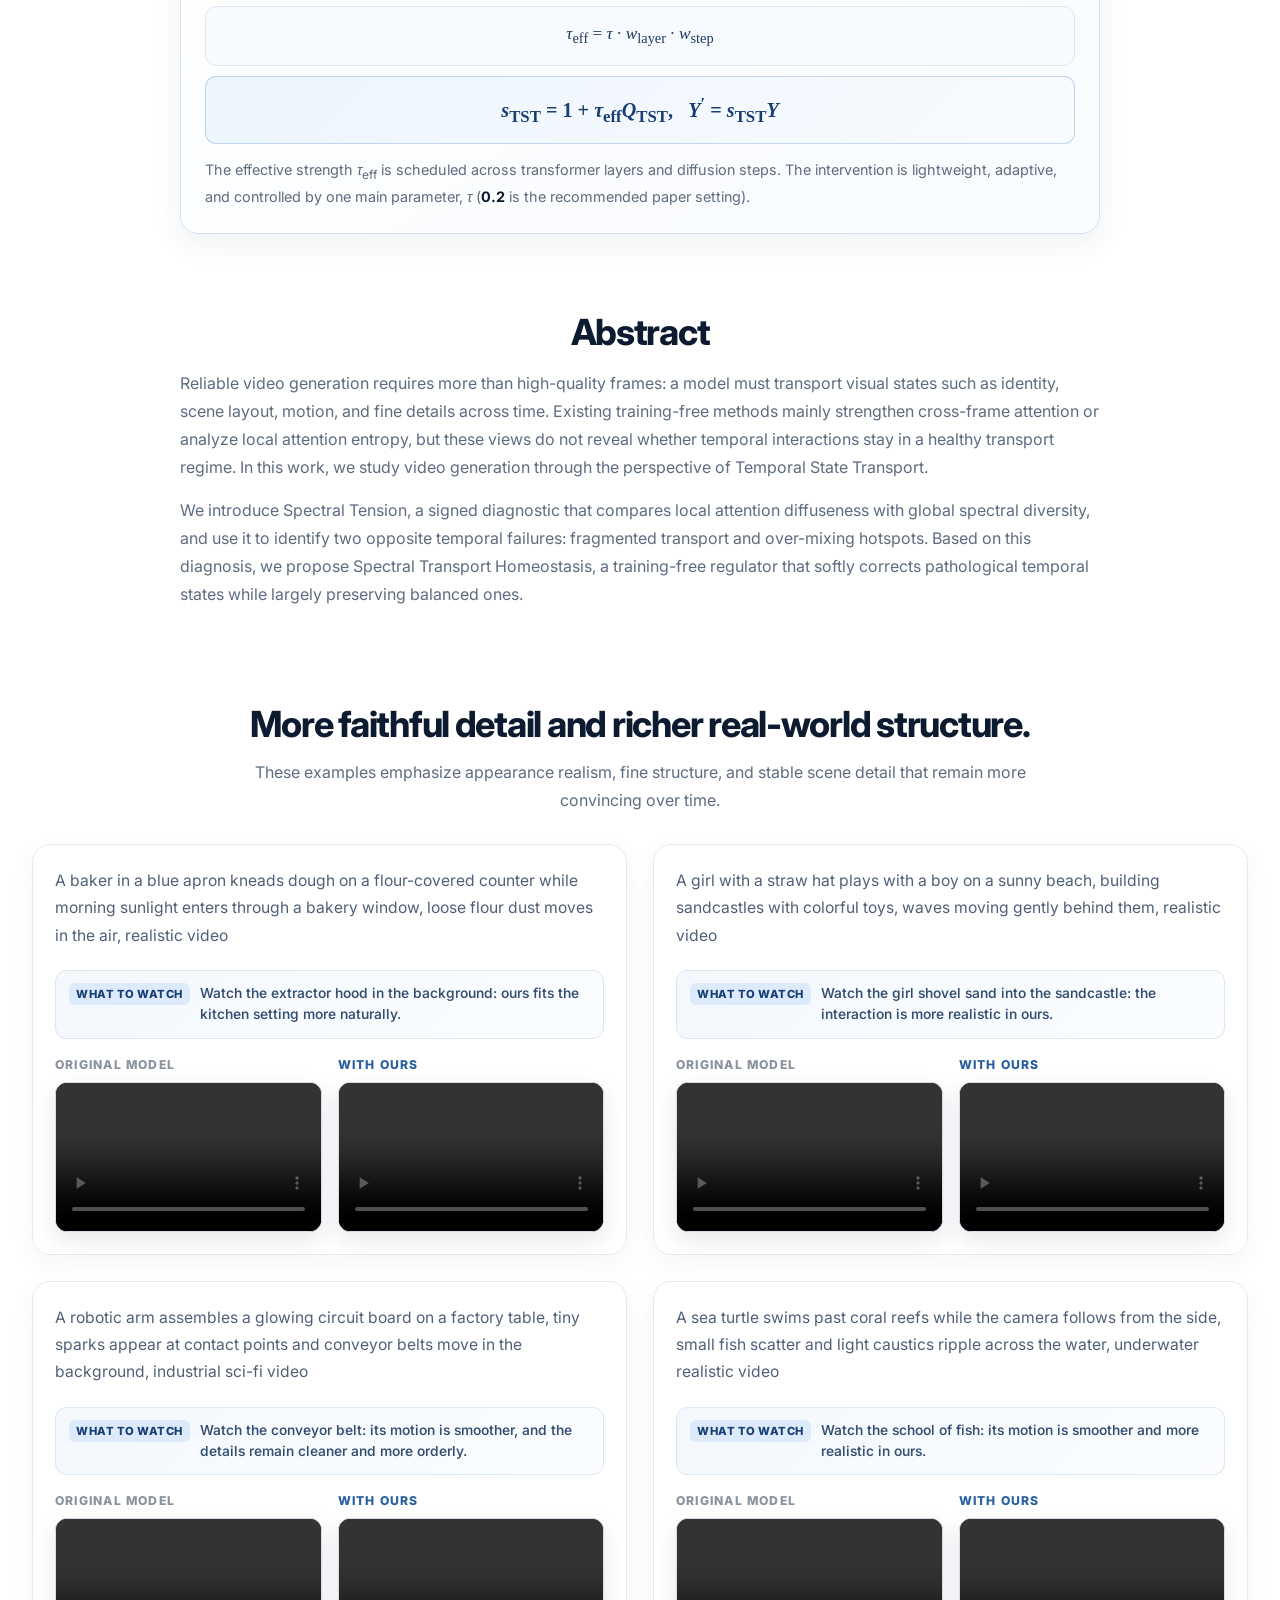
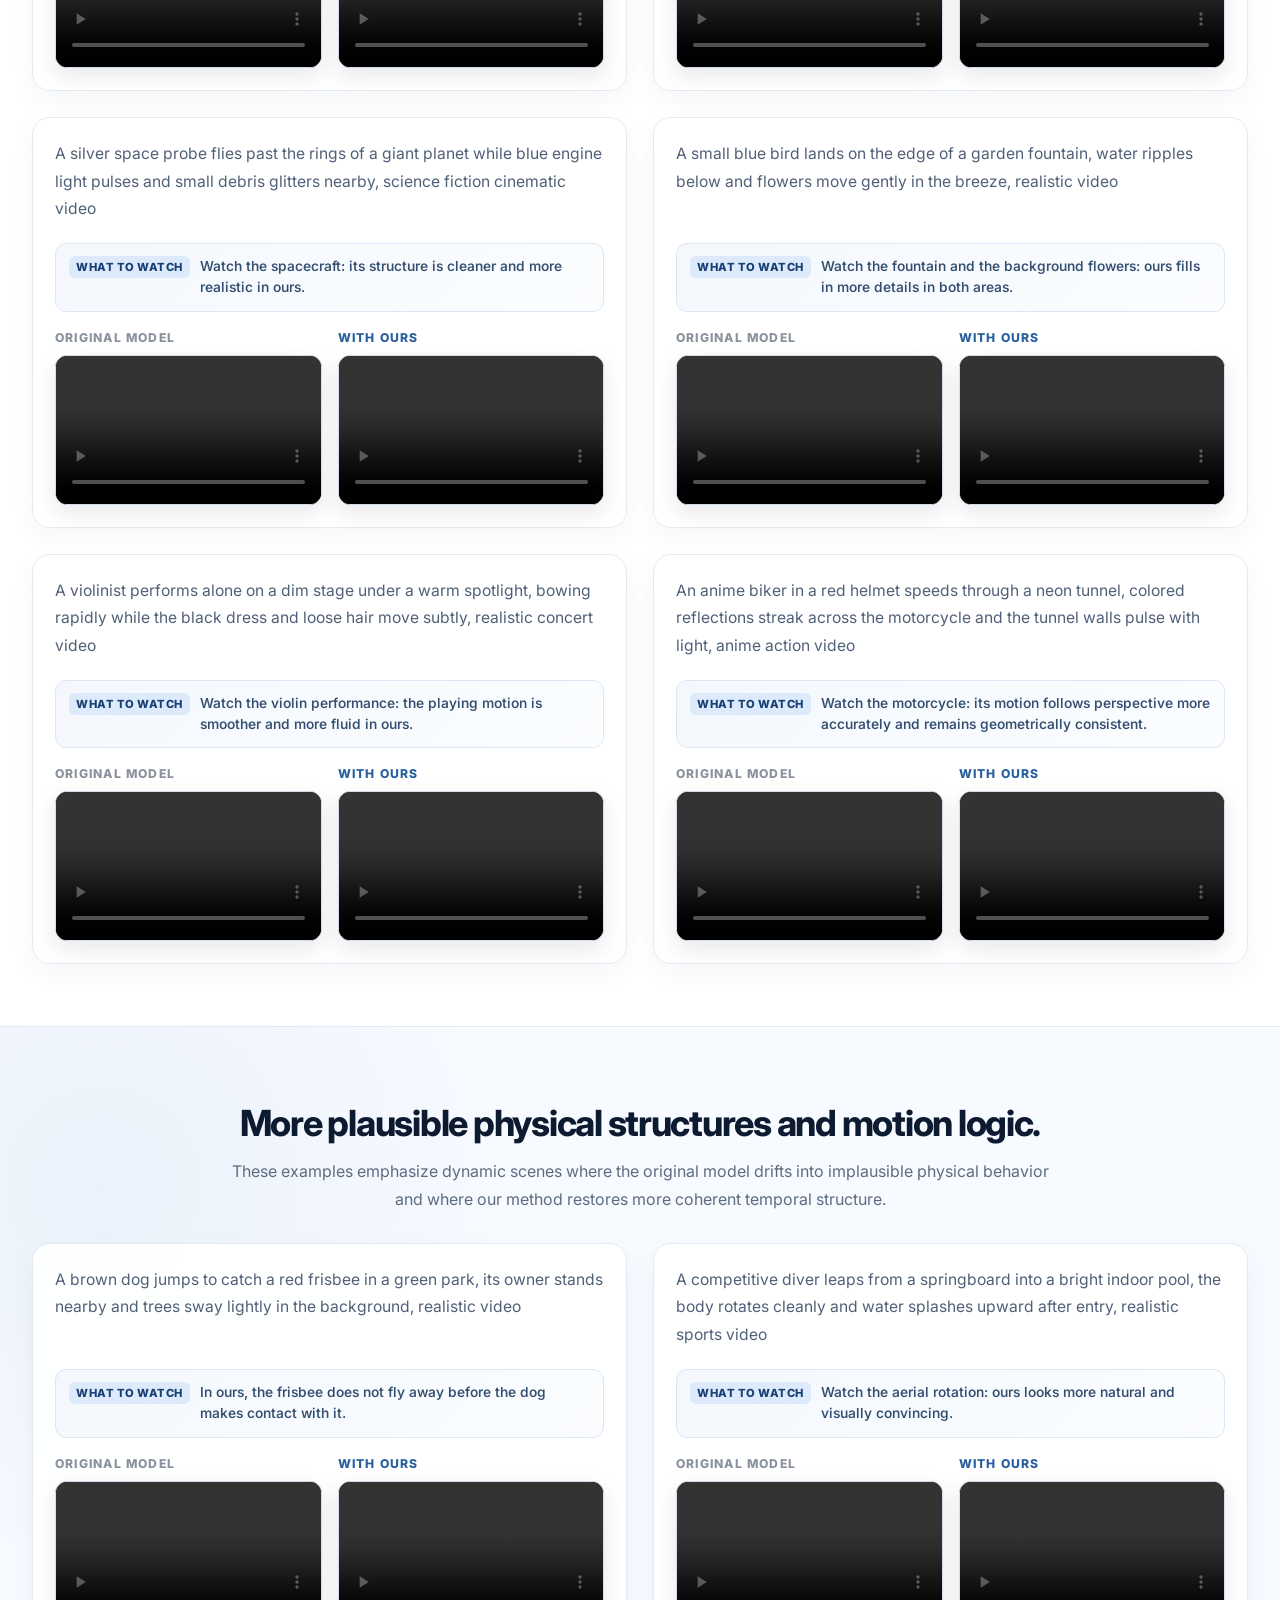
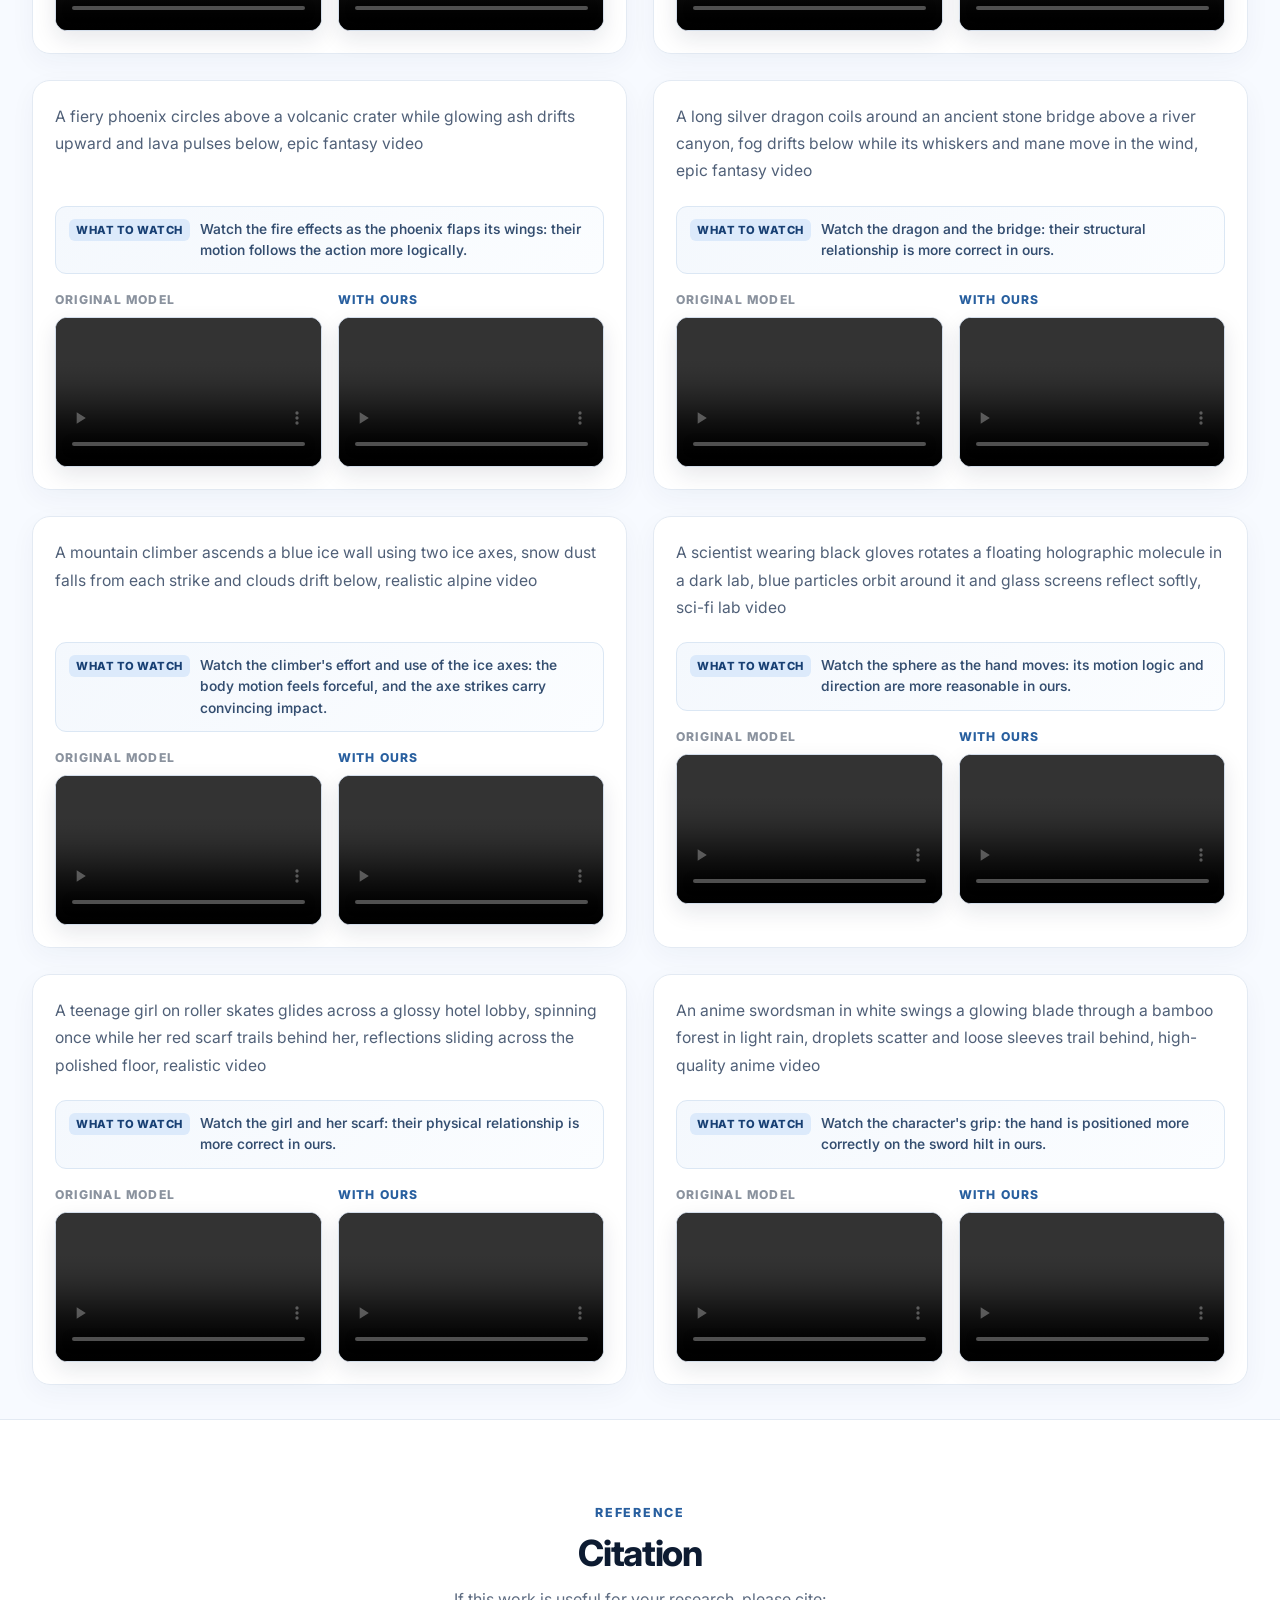
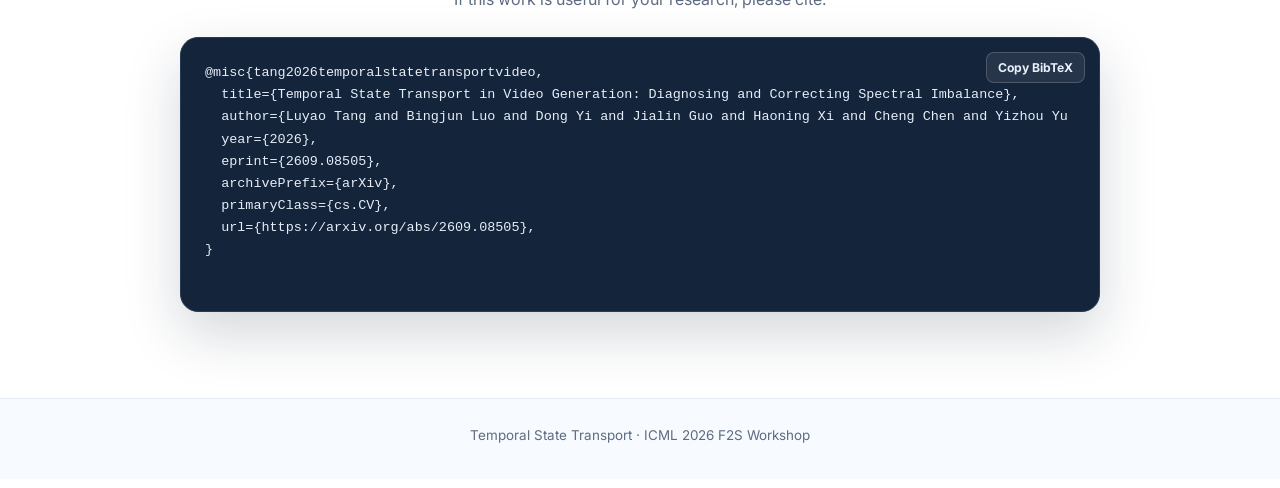
==== commit f7b6e96f: "Update project page with bilingual arXiv release" ====
--- a/index.html
+++ b/index.html
@@ -14,18 +14,59 @@
       href="https://fonts.googleapis.com/css2?family=Inter:wght@400;500;600;700;800&display=swap"
       rel="stylesheet"
     />
-    <link rel="stylesheet" href="styles.css" />
+    <link rel="alternate" hreflang="zh-CN" href="zh/" />
+    <link rel="stylesheet" href="styles.css?v=20260908-3" />
   </head>
-  <body>
+  <body data-content-source="./data.json?v=20260908-3" data-asset-root=".">
     <div class="page">
       <header class="hero-block">
+        <nav class="language-switch" aria-label="Language selection">
+          <a class="active" href="./" lang="en" aria-current="page">EN</a>
+          <span aria-hidden="true"></span>
+          <a href="zh/" lang="zh-CN">中文</a>
+        </nav>
         <div class="container narrow">
+          <div class="award-showcase" aria-label="Best Paper Award and Oral Presentation at the ICML 2026 F2S Workshop">
+            <div class="award-emblem" aria-hidden="true">
+              <span class="award-spark">✦</span>
+              <span class="award-trophy">🏆</span>
+              <span class="award-spark">✦</span>
+            </div>
+            <div class="award-copy">
+              <span class="award-event">ICML 2026 · F2S Workshop</span>
+              <strong>Best Paper Award</strong>
+              <span class="award-oral"><span aria-hidden="true">🎤</span> Oral Presentation</span>
+            </div>
+          </div>
           <h1>Temporal State Transport in Video Generation</h1>
           <p class="subtitle">Diagnosing and Correcting Spectral Imbalance</p>
+          <div class="authors" aria-label="Paper authors">
+            <a class="author-link primary-author" href="https://lytang63.github.io/" target="_blank" rel="noopener noreferrer">Luyao Tang</a>,
+            <span>Bingjun Luo</span>,
+            <span>DONG Yi</span>,
+            <span>Jialin Guo</span>,
+            <span>Haoning Xi</span>,
+            <a class="author-link" href="https://cchen-cc.github.io/" target="_blank" rel="noopener noreferrer">Cheng Chen</a>,
+            <span>Yizhou Yu</span>,
+            <a class="author-link" href="https://scholar.google.com/citations?user=MmUZ_AQAAAAJ" target="_blank" rel="noopener noreferrer">Chaoqi Chen</a>
+          </div>
+          <p class="venue-line">ICML 2026 Workshop on From Frames to Stories (F2S)</p>
+          <div class="project-links" aria-label="Project resources">
+            <a class="project-link" href="https://openreview.net/pdf?id=YIqjb9fi7o" target="_blank" rel="noopener noreferrer"><span aria-hidden="true">📄</span><span>Paper</span></a>
+            <a class="project-link" href="https://github.com/lytang63/temporal-state-transport" target="_blank" rel="noopener noreferrer"><span aria-hidden="true">⌘</span><span>Code</span></a>
+            <a class="project-link" href="https://icml.cc/virtual/2026/76614" target="_blank" rel="noopener noreferrer"><span aria-hidden="true">◈</span><span>ICML</span></a>
+            <a class="project-link" href="https://arxiv.org/abs/2609.08505" target="_blank" rel="noopener noreferrer"><span aria-hidden="true">↗</span><span>arXiv</span></a>
+          </div>
           <p class="lede">
-            Reliable video generation requires more than strong individual frames. A model must transport identity, scene
-            layout, motion, and fine details across time without drifting into fragmented transport or over-mixing.
+            Temporal attention does not fail in just one direction: it can become <strong>fragmented</strong> or
+            <strong>over-mixed</strong>. TST is a training-free, diagnose-then-correct framework that restores balanced temporal
+            transport—improving coherence, visual detail, and physical plausibility without finetuning.
           </p>
+          <div class="hero-proof" aria-label="Method highlights">
+            <div class="proof-card fragmented"><span class="proof-icon" aria-hidden="true">🧩</span><strong>Fragmented Transport</strong><span>Frames become isolated; appearance and fine detail drift over time.</span></div>
+            <div class="proof-card balanced"><span class="proof-icon" aria-hidden="true">⚖️</span><strong>Balanced Transport</strong><span>The healthy regime preserves both cross-frame coherence and temporal distinction.</span></div>
+            <div class="proof-card over-mixed"><span class="proof-icon" aria-hidden="true">🌪️</span><strong>Over-mixed Transport</strong><span>Temporal distinctions collapse; motion and physical dynamics become implausible.</span></div>
+          </div>
         </div>
       </header>
 
@@ -42,6 +83,41 @@
           </div>
         </section>
 
+        <section class="core-insight-section">
+          <div class="container wide">
+            <div class="section-heading core-insight-heading">
+              <p class="section-kicker">💡 Core insight</p>
+              <h2>Temporal inconsistency is a balance problem.</h2>
+              <p>
+                More cross-frame interaction is not always better. Temporal attention can fail in two opposite directions, so a
+                useful intervention must first identify the failure regime and then apply the appropriate correction.
+              </p>
+            </div>
+            <div class="insight-flow" aria-label="TST diagnose-then-correct workflow">
+              <div class="insight-step">
+                <span class="insight-icon" aria-hidden="true">🔍</span>
+                <div><strong>Spectral Tension</strong><span>Diagnose the direction and severity of temporal imbalance.</span></div>
+              </div>
+              <span class="flow-arrow" aria-hidden="true">→</span>
+              <div class="insight-step">
+                <span class="insight-icon" aria-hidden="true">🧭</span>
+                <div><strong>Signed Decision</strong><span>Separate fragmented transport from over-mixing hotspots.</span></div>
+              </div>
+              <span class="flow-arrow" aria-hidden="true">→</span>
+              <div class="insight-step">
+                <span class="insight-icon" aria-hidden="true">🩺</span>
+                <div><strong>Homeostatic Correction</strong><span>Intervene selectively while preserving already-balanced states.</span></div>
+              </div>
+            </div>
+            <div class="keyword-row" aria-label="Core properties">
+              <span>⚡ Training-free</span>
+              <span>🔌 Plug-and-play</span>
+              <span>🎛️ One principal knob</span>
+              <span>🧠 Layer- and timestep-aware</span>
+            </div>
+          </div>
+        </section>
+
         <section class="overview-band">
           <div class="container wide overview-grid">
             <div class="overview-copy">
@@ -66,6 +142,81 @@
                 Spectral Transport Homeostasis is a training-free query-temperature regulator. It sharpens over-mixed states,
                 softens fragmented ones, and preserves already balanced transport as much as possible.
               </p>
+            </div>
+          </div>
+        </section>
+
+        <section class="figure-section">
+          <div class="container narrow">
+            <figure class="insight-figure">
+              <a class="figure-link" href="assets/figs/concept.pdf" target="_blank" rel="noopener noreferrer" aria-label="Open the full-resolution TST method diagram as a PDF">
+                <img src="assets/figs/concept-method.png" alt="TST diagnoses fragmented transport and over-mixing hotspots, then applies Spectral Transport Homeostasis to restore balanced temporal state transport." />
+              </a>
+              <figcaption>
+                <strong>The key insight.</strong> Healthy temporal transport lives between two pathologies. Spectral Tension
+                provides a signed signal that tells us not only <em>whether</em> attention is imbalanced, but also
+                <em>how</em> it should be corrected.
+                <a class="figure-download" href="assets/figs/concept.pdf" target="_blank" rel="noopener noreferrer">Open full-resolution PDF <span aria-hidden="true">↗</span></a>
+              </figcaption>
+            </figure>
+          </div>
+        </section>
+
+        <section class="math-section">
+          <div class="container narrow">
+            <div class="section-heading math-heading">
+              <p class="section-kicker">🧮 Core formulation</p>
+              <h2>From spectral diagnosis to adaptive correction</h2>
+              <p>TST reads temporal attention at two complementary scales, determines the failure direction, and applies a scheduled correction at inference time.</p>
+            </div>
+
+            <div class="formula-grid">
+              <article class="formula-card">
+                <div class="formula-index">01</div>
+                <h3>Local diffuseness</h3>
+                <div class="equation" aria-label="Row entropy of attention A">
+                  <var>H</var><sub>row</sub>(<var>A</var>) = − avg<sub>i</sub> &Sigma;<sub>j</sub> <var>A</var><sub>ij</sub> log(<var>A</var><sub>ij</sub> + ε)
+                </div>
+                <p>Row entropy measures how diffusely each frame distributes its temporal attention.</p>
+              </article>
+
+              <article class="formula-card">
+                <div class="formula-index">02</div>
+                <h3>Global spectral diversity</h3>
+                <div class="equation" aria-label="Von Neumann entropy of rho">
+                  <var>H</var><sub>vN</sub>(ρ) = − &Sigma;<sub>k</sub> λ̃<sub>k</sub> log(λ̃<sub>k</sub> + ε)
+                </div>
+                <p>Von Neumann entropy summarizes the eigenvalue distribution of the normalized attention Gram matrix.</p>
+              </article>
+
+              <article class="formula-card formula-card-wide tension-card">
+                <div class="formula-index">03</div>
+                <h3>Spectral Tension: a signed diagnosis</h3>
+                <div class="equation equation-primary" aria-label="Spectral Tension equals normalized row entropy minus normalized Von Neumann entropy">
+                  <var>𝒯</var>(<var>A</var>) = Ĥ<sub>row</sub>(<var>A</var>) − Ĥ<sub>vN</sub>(ρ)
+                </div>
+                <div class="tension-scale" aria-label="Interpretation of Spectral Tension">
+                  <span class="tension-negative"><b>𝒯 &lt; 0</b> 🧩 Fragmented</span>
+                  <span class="tension-balanced"><b>𝒯 ≈ 0</b> ⚖️ Balanced</span>
+                  <span class="tension-positive"><b>𝒯 &gt; 0</b> 🌪️ Over-mixed</span>
+                </div>
+              </article>
+
+              <article class="formula-card formula-card-wide correction-card">
+                <div class="formula-index">04</div>
+                <h3>Spectral Transport Homeostasis</h3>
+                <div class="equation-stack">
+                  <div class="equation"><var>α</var><sub>temp</sub> = 1 − mean(diag(<var>A</var>))</div>
+                  <div class="equation"><var>Q</var><sub>TST</sub> = <var>α</var><sub>temp</sub> · Ĥ<sub>vN</sub>(1 − Ĥ<sub>vN</sub>)</div>
+                  <div class="equation equation-wide"><var>τ</var><sub>eff</sub> = <var>τ</var> · <var>w</var><sub>layer</sub> · <var>w</var><sub>step</sub></div>
+                  <div class="equation equation-primary"><var>s</var><sub>TST</sub> = 1 + <var>τ</var><sub>eff</sub><var>Q</var><sub>TST</sub>, &nbsp; <var>Y</var><sup>′</sup> = <var>s</var><sub>TST</sub><var>Y</var></div>
+                </div>
+                <p>
+                  The effective strength <var>τ</var><sub>eff</sub> is scheduled across transformer layers and diffusion steps.
+                  The intervention is lightweight, adaptive, and controlled by one main parameter, <var>τ</var>
+                  (<strong>0.2</strong> is the recommended paper setting).
+                </p>
+              </article>
             </div>
           </div>
         </section>
@@ -114,12 +265,45 @@
             <div id="claim-b-grid" class="video-grid two-column"></div>
           </div>
         </section>
+
+        <section class="citation-section" id="citation">
+          <div class="container narrow">
+            <div class="section-heading">
+              <p class="section-kicker">Reference</p>
+              <h2>Citation</h2>
+              <p>If this work is useful for your research, please cite:</p>
+            </div>
+            <div class="citation-card">
+              <button class="copy-button" type="button" aria-label="Copy BibTeX citation" data-default-label="Copy BibTeX" data-copied-label="Copied">Copy BibTeX</button>
+              <pre><code id="bibtex">@misc{tang2026temporalstatetransportvideo,
+  title={Temporal State Transport in Video Generation: Diagnosing and Correcting Spectral Imbalance},
+  author={Luyao Tang and Bingjun Luo and Dong Yi and Jialin Guo and Haoning Xi and Cheng Chen and Yizhou Yu and Chaoqi Chen},
+  year={2026},
+  eprint={2609.08505},
+  archivePrefix={arXiv},
+  primaryClass={cs.CV},
+  url={https://arxiv.org/abs/2609.08505},
+}</code></pre>
+              <p class="copy-status" role="status" aria-live="polite" data-copied-message="BibTeX copied to clipboard."></p>
+            </div>
+          </div>
+        </section>
       </main>
+
+      <footer class="site-footer">
+        <div class="container narrow">
+          <p>Temporal State Transport · ICML 2026 F2S Workshop</p>
+        </div>
+      </footer>
     </div>
 
     <template id="video-card-template">
       <article class="video-card">
         <p class="prompt"></p>
+        <div class="watch-note">
+          <span class="watch-label">What to watch</span>
+          <p class="observation"></p>
+        </div>
         <div class="compare-grid">
           <div class="compare-cell">
             <div class="compare-title">Original model</div>
@@ -133,6 +317,6 @@
       </article>
     </template>
 
-    <script src="script.js"></script>
+    <script src="script.js?v=20260908-3"></script>
   </body>
 </html>
--- a/styles.css
+++ b/styles.css
@@ -1,12 +1,18 @@
 :root {
-  --text: #222222;
-  --text-soft: #636363;
-  --line: #e8e8e8;
-  --line-strong: #d9d9d9;
+  --ink: #16243b;
+  --ink-strong: #0d1b31;
+  --text-soft: #5e6c81;
+  --blue: #285f9f;
+  --blue-deep: #173f73;
+  --gold: #b98622;
+  --line: #e3eaf3;
+  --line-strong: #d4deeb;
   --bg: #ffffff;
-  --bg-soft: #fafafa;
-  --max-narrow: 860px;
+  --bg-soft: #f7faff;
+  --max-narrow: 920px;
   --max-wide: 1380px;
+  --shadow-sm: 0 10px 30px rgba(25, 54, 92, 0.07);
+  --shadow-lg: 0 24px 70px rgba(25, 54, 92, 0.12);
 }
 
 * {
@@ -19,11 +25,22 @@
 
 body {
   margin: 0;
+  overflow-x: hidden;
   font-family: 'Inter', 'Helvetica Neue', Helvetica, Arial, sans-serif;
-  color: var(--text);
+  color: var(--ink);
   background: var(--bg);
   -webkit-font-smoothing: antialiased;
   -moz-osx-font-smoothing: grayscale;
+}
+
+html[lang='zh-CN'] body {
+  font-family: 'Inter', 'PingFang SC', 'Microsoft YaHei', 'Noto Sans CJK SC', sans-serif;
+}
+
+html[lang='zh-CN'] h1,
+html[lang='zh-CN'] h2,
+html[lang='zh-CN'] h3 {
+  letter-spacing: -0.02em;
 }
 
 img,
@@ -35,9 +52,10 @@
 video {
   width: 100%;
   aspect-ratio: 16 / 9;
+  border: 1px solid var(--line-strong);
   border-radius: 12px;
-  border: 1px solid var(--line-strong);
-  background: #000;
+  background: #05080d;
+  box-shadow: 0 8px 22px rgba(17, 34, 57, 0.1);
 }
 
 p {
@@ -47,26 +65,30 @@
 }
 
 strong {
-  color: var(--text);
-  font-weight: 600;
+  color: var(--ink-strong);
+  font-weight: 700;
+}
+
+a {
+  color: inherit;
 }
 
 h1,
 h2,
 h3 {
   margin: 0;
-  color: var(--text);
-  font-weight: 700;
-  letter-spacing: -0.03em;
+  color: var(--ink-strong);
+  font-weight: 750;
+  letter-spacing: -0.035em;
 }
 
 .page {
-  padding-bottom: 96px;
+  padding-bottom: 0;
 }
 
 .container {
+  width: min(calc(100% - 64px), var(--max-wide));
   margin: 0 auto;
-  width: min(calc(100% - 64px), var(--max-wide));
 }
 
 .container.narrow {
@@ -78,42 +100,377 @@
 }
 
 .hero-block {
-  padding: 76px 0 36px;
+  position: relative;
+  isolation: isolate;
+  padding: 76px 0 48px;
+  overflow: hidden;
   text-align: center;
-}
-
-.eyebrow {
+  background:
+    radial-gradient(circle at var(--pointer-x, 22%) var(--pointer-y, 14%), rgba(62, 129, 206, 0.15), transparent 27rem),
+    radial-gradient(circle at 82% 8%, rgba(206, 164, 72, 0.1), transparent 23rem),
+    linear-gradient(180deg, #fbfdff 0%, #ffffff 88%);
+}
+
+.hero-block::before,
+.hero-block::after {
+  position: absolute;
+  z-index: -1;
+  width: 360px;
+  height: 360px;
+  border: 1px solid rgba(45, 105, 173, 0.1);
+  border-radius: 50%;
+  content: '';
+}
+
+.language-switch {
+  position: absolute;
+  top: 22px;
+  right: max(24px, calc((100vw - var(--max-wide)) / 2));
+  z-index: 4;
+  display: inline-flex;
+  padding: 5px;
+  align-items: center;
+  gap: 3px;
+  border: 1px solid rgba(197, 211, 228, 0.84);
+  border-radius: 999px;
+  background: rgba(255, 255, 255, 0.78);
+  box-shadow: 0 8px 25px rgba(25, 54, 92, 0.08);
+  backdrop-filter: blur(15px);
+}
+
+.language-switch span {
+  width: 1px;
+  height: 16px;
+  background: #d8e1ec;
+}
+
+.language-switch a {
+  min-width: 39px;
+  padding: 6px 9px;
+  border-radius: 999px;
+  color: #66758a;
+  font-size: 0.75rem;
+  font-weight: 800;
+  line-height: 1;
+  text-align: center;
+  text-decoration: none;
+  transition: color 0.2s ease, background 0.2s ease, box-shadow 0.2s ease;
+}
+
+.language-switch a:hover {
+  color: var(--blue-deep);
+}
+
+.language-switch a.active {
+  background: #172a46;
+  box-shadow: 0 4px 12px rgba(20, 44, 76, 0.17);
+  color: #fff;
+}
+
+.hero-block::before {
+  top: -238px;
+  left: -90px;
+  box-shadow: 0 0 80px rgba(45, 105, 173, 0.08);
+}
+
+.hero-block::after {
+  right: -205px;
+  bottom: -245px;
+  border-color: rgba(185, 134, 34, 0.12);
+  box-shadow: 0 0 80px rgba(185, 134, 34, 0.07);
+}
+
+.award-showcase {
+  position: relative;
+  display: inline-flex;
+  min-height: 82px;
+  margin: 0 auto 30px;
+  padding: 12px 24px 12px 13px;
+  align-items: center;
+  gap: 15px;
+  overflow: hidden;
+  border: 1px solid rgba(185, 134, 34, 0.34);
+  border-radius: 18px;
+  background:
+    radial-gradient(circle at 16% 18%, rgba(255, 232, 156, 0.5), transparent 44%),
+    linear-gradient(135deg, rgba(255, 252, 238, 0.96), rgba(255, 247, 216, 0.9));
+  box-shadow:
+    0 16px 42px rgba(154, 108, 22, 0.14),
+    inset 0 1px 0 rgba(255, 255, 255, 0.95);
+  text-align: left;
+  backdrop-filter: blur(16px);
+  animation: hero-rise 0.65s ease both;
+}
+
+.award-showcase::before {
+  position: absolute;
+  top: -70%;
+  left: -25%;
+  width: 18%;
+  height: 240%;
+  background: linear-gradient(90deg, transparent, rgba(255, 255, 255, 0.78), transparent);
+  content: '';
+  transform: rotate(18deg);
+  animation: award-sheen 5s ease-in-out infinite 1.2s;
+}
+
+.award-showcase::after {
+  position: absolute;
+  inset: 5px;
+  border: 1px solid rgba(187, 137, 37, 0.12);
+  border-radius: 13px;
+  content: '';
+  pointer-events: none;
+}
+
+.award-emblem {
+  position: relative;
+  z-index: 1;
+  display: flex;
+  width: 58px;
+  height: 58px;
+  flex: 0 0 58px;
+  align-items: center;
+  justify-content: center;
+  border: 1px solid rgba(178, 124, 17, 0.26);
+  border-radius: 50%;
+  background: linear-gradient(145deg, #fffdf5, #f7df91);
+  box-shadow:
+    0 8px 20px rgba(146, 97, 9, 0.18),
+    inset 0 0 0 4px rgba(255, 255, 255, 0.55);
+}
+
+.award-trophy {
+  font-size: 1.8rem;
+  filter: drop-shadow(0 4px 5px rgba(121, 81, 9, 0.18));
+  transform-origin: 50% 75%;
+  animation: trophy-float 3.4s ease-in-out infinite;
+}
+
+.award-spark {
+  position: absolute;
+  color: #b67f18;
+  font-size: 0.65rem;
+  animation: spark-pulse 2.4s ease-in-out infinite;
+}
+
+.award-spark:first-child {
+  top: 8px;
+  left: 7px;
+}
+
+.award-spark:last-child {
+  right: 7px;
+  bottom: 8px;
+  animation-delay: 0.8s;
+}
+
+.award-copy {
+  position: relative;
+  z-index: 1;
+  display: grid;
+  gap: 2px;
+}
+
+.award-event {
+  color: #86611d;
+  font-size: 0.68rem;
+  font-weight: 800;
+  letter-spacing: 0.12em;
+  text-transform: uppercase;
+}
+
+.award-copy strong {
+  color: #684707;
+  font-size: 1.18rem;
+  letter-spacing: -0.015em;
+}
+
+.award-oral {
+  color: #8a6828;
   font-size: 0.82rem;
-  letter-spacing: 0.16em;
-  text-transform: uppercase;
-  color: #7d7d7d;
+  font-weight: 700;
 }
 
 h1 {
-  margin-top: 16px;
-  font-size: clamp(2.7rem, 4.2vw, 4.3rem);
-  line-height: 1.04;
+  max-width: 900px;
+  margin: 0 auto;
+  font-size: clamp(2.65rem, 5.2vw, 4.75rem);
+  line-height: 1.01;
+  text-wrap: balance;
+  animation: hero-rise 0.7s ease 0.06s both;
 }
 
 .subtitle {
-  margin-top: 14px;
-  font-size: 1.15rem;
-  font-weight: 500;
-  color: var(--text);
+  margin-top: 15px;
+  color: var(--blue-deep);
+  font-size: clamp(1.05rem, 2vw, 1.35rem);
+  font-weight: 650;
+  animation: hero-rise 0.7s ease 0.12s both;
+}
+
+.authors {
+  margin: 24px auto 0;
+  color: #35465f;
+  font-size: 1rem;
+  line-height: 1.85;
+  animation: hero-rise 0.7s ease 0.17s both;
+}
+
+.authors span,
+.author-link {
+  display: inline-block;
+  white-space: nowrap;
+}
+
+.author-link {
+  color: var(--blue);
+  font-weight: 600;
+  text-decoration: none;
+  text-underline-offset: 3px;
+}
+
+.author-link:hover {
+  text-decoration: underline;
+}
+
+.primary-author {
+  font-weight: 800;
+}
+
+.venue-line {
+  margin-top: 8px;
+  color: var(--ink-strong);
+  font-size: 0.95rem;
+  font-weight: 650;
+  animation: hero-rise 0.7s ease 0.2s both;
+}
+
+.project-links {
+  display: flex;
+  justify-content: center;
+  flex-wrap: wrap;
+  gap: 11px;
+  margin-top: 25px;
+  animation: hero-rise 0.7s ease 0.24s both;
+}
+
+.project-link {
+  display: inline-flex;
+  min-height: 43px;
+  padding: 9px 16px;
+  align-items: center;
+  gap: 8px;
+  border: 1px solid #182942;
+  border-radius: 10px;
+  background: #172a46;
+  box-shadow: 0 8px 18px rgba(18, 42, 73, 0.14);
+  color: #fff;
+  font-size: 0.9rem;
+  font-weight: 700;
+  text-decoration: none;
+  transition: transform 0.2s ease, box-shadow 0.2s ease, background 0.2s ease;
+}
+
+a.project-link:hover {
+  background: #214f86;
+  box-shadow: 0 12px 25px rgba(25, 65, 110, 0.2);
+  transform: translateY(-2px);
+}
+
+.project-link-placeholder {
+  border-color: var(--line-strong);
+  background: rgba(255, 255, 255, 0.78);
+  box-shadow: none;
+  color: #7c8797;
+  cursor: default;
 }
 
 .lede {
-  margin: 22px auto 0;
   max-width: 820px;
+  margin: 28px auto 0;
+  color: #4e5e73;
   font-size: 1.04rem;
+  animation: hero-rise 0.7s ease 0.29s both;
+}
+
+.hero-proof {
+  display: grid;
+  grid-template-columns: repeat(3, minmax(0, 1fr));
+  gap: 12px;
+  margin-top: 26px;
+  text-align: left;
+  animation: hero-rise 0.72s ease 0.34s both;
+}
+
+.hero-proof > div {
+  min-height: 116px;
+  padding: 17px;
+  border: 1px solid rgba(211, 222, 236, 0.92);
+  border-radius: 14px;
+  background: rgba(255, 255, 255, 0.72);
+  box-shadow: var(--shadow-sm);
+  backdrop-filter: blur(12px);
+  transition: transform 0.2s ease, border-color 0.2s ease, box-shadow 0.2s ease;
+}
+
+.proof-card {
+  position: relative;
+  overflow: hidden;
+}
+
+.proof-card::after {
+  position: absolute;
+  right: -26px;
+  bottom: -35px;
+  width: 92px;
+  height: 92px;
+  border-radius: 50%;
+  background: rgba(66, 126, 193, 0.055);
+  content: '';
+}
+
+.proof-card.balanced {
+  border-color: rgba(184, 134, 35, 0.28);
+  background: linear-gradient(145deg, rgba(255, 253, 245, 0.9), rgba(255, 255, 255, 0.82));
+}
+
+.proof-icon {
+  margin-bottom: 9px;
+  font-size: 1.35rem;
+  line-height: 1;
+}
+
+.hero-proof > div:hover {
+  border-color: #bed0e5;
+  box-shadow: 0 14px 36px rgba(25, 54, 92, 0.1);
+  transform: translateY(-3px);
+}
+
+.hero-proof strong,
+.hero-proof span {
+  display: block;
+}
+
+.hero-proof strong {
+  margin-bottom: 7px;
+  color: var(--blue-deep);
+  font-size: 0.92rem;
+}
+
+.hero-proof span {
+  color: var(--text-soft);
+  font-size: 0.84rem;
+  line-height: 1.55;
 }
 
 .first-section {
-  padding-top: 10px;
-}
-
-.text-section {
-  padding: 24px 0 12px;
+  padding-top: 38px;
+}
+
+.text-section,
+.figure-section {
+  padding: 34px 0 20px;
 }
 
 .prose {
@@ -122,8 +479,9 @@
 }
 
 .text-section h2,
-.claim-section h2 {
-  font-size: 2rem;
+.claim-section h2,
+.citation-section h2 {
+  font-size: clamp(1.8rem, 3vw, 2.25rem);
   line-height: 1.16;
   text-align: center;
 }
@@ -134,41 +492,346 @@
   font-size: 1rem;
 }
 
+.core-insight-section {
+  padding: 38px 0 34px;
+}
+
+.core-insight-heading,
+.math-heading {
+  max-width: 830px;
+  margin: 0 auto 27px;
+}
+
+.core-insight-heading h2,
+.math-heading h2 {
+  font-size: clamp(1.8rem, 3vw, 2.35rem);
+  line-height: 1.18;
+}
+
+.insight-flow {
+  display: grid;
+  grid-template-columns: minmax(0, 1fr) auto minmax(0, 1fr) auto minmax(0, 1fr);
+  align-items: stretch;
+  gap: 13px;
+}
+
+.insight-step {
+  display: grid;
+  grid-template-columns: auto minmax(0, 1fr);
+  gap: 13px;
+  min-height: 125px;
+  padding: 20px;
+  align-items: start;
+  border: 1px solid var(--line);
+  border-radius: 17px;
+  background: rgba(255, 255, 255, 0.9);
+  box-shadow: var(--shadow-sm);
+  transition: transform 0.22s ease, border-color 0.22s ease, box-shadow 0.22s ease;
+}
+
+.insight-step:hover {
+  border-color: #c1d2e6;
+  box-shadow: 0 18px 45px rgba(25, 54, 92, 0.1);
+  transform: translateY(-4px);
+}
+
+.insight-step strong,
+.insight-step span {
+  display: block;
+}
+
+.insight-step strong {
+  margin-bottom: 7px;
+  color: var(--ink-strong);
+  font-size: 0.98rem;
+}
+
+.insight-step div > span {
+  color: var(--text-soft);
+  font-size: 0.86rem;
+  line-height: 1.55;
+}
+
+.insight-icon {
+  display: grid;
+  width: 37px;
+  height: 37px;
+  place-items: center;
+  border: 1px solid #d9e6f4;
+  border-radius: 10px;
+  background: #f2f7fd;
+  font-size: 1.05rem;
+}
+
+.flow-arrow {
+  align-self: center;
+  color: #91a7c1;
+  font-size: 1.25rem;
+  font-weight: 800;
+}
+
+.keyword-row {
+  display: flex;
+  justify-content: center;
+  flex-wrap: wrap;
+  gap: 9px;
+  margin-top: 18px;
+}
+
+.keyword-row span {
+  padding: 8px 12px;
+  border: 1px solid #dce6f1;
+  border-radius: 999px;
+  background: #f8fbff;
+  color: #3a5270;
+  font-size: 0.8rem;
+  font-weight: 700;
+}
+
 .overview-band {
-  padding: 30px 0 18px;
+  padding: 35px 0 24px;
 }
 
 .overview-grid {
   display: grid;
   grid-template-columns: repeat(3, minmax(0, 1fr));
-  gap: 34px;
+  gap: 16px;
 }
 
 .overview-copy {
+  position: relative;
+  padding: 25px;
+  overflow: hidden;
+  border: 1px solid var(--line);
+  border-radius: 17px;
+  background: #fff;
+  box-shadow: var(--shadow-sm);
   text-align: left;
+  transition: transform 0.22s ease, box-shadow 0.22s ease, border-color 0.22s ease;
+}
+
+.overview-copy::before {
+  position: absolute;
+  top: 0;
+  right: 0;
+  left: 0;
+  height: 3px;
+  background: linear-gradient(90deg, var(--blue), #81a6cf);
+  content: '';
+  opacity: 0.72;
+}
+
+.overview-copy:hover {
+  border-color: #cbd8e8;
+  box-shadow: var(--shadow-lg);
+  transform: translateY(-4px);
 }
 
 .overview-copy h3 {
   margin-bottom: 12px;
+  color: var(--blue-deep);
   font-size: 1.08rem;
+  text-align: left;
+}
+
+.insight-figure {
+  margin: 0;
+  padding: 14px;
+  border: 1px solid var(--line);
+  border-radius: 20px;
+  background: #fff;
+  box-shadow: var(--shadow-lg);
+}
+
+.insight-figure img {
+  width: 100%;
+  border-radius: 13px;
+  transition: transform 0.32s ease, filter 0.32s ease;
+}
+
+.figure-link {
+  display: block;
+  overflow: hidden;
+  border-radius: 13px;
+}
+
+.figure-link:hover img {
+  filter: saturate(1.04) contrast(1.015);
+  transform: scale(1.006);
+}
+
+.insight-figure figcaption {
+  padding: 17px 10px 8px;
+  color: var(--text-soft);
+  font-size: 0.95rem;
+  line-height: 1.65;
   text-align: center;
 }
 
+.figure-download {
+  display: inline-block;
+  margin-left: 0.35em;
+  color: var(--blue);
+  font-weight: 700;
+  text-decoration: none;
+  text-underline-offset: 3px;
+}
+
+.figure-download:hover {
+  text-decoration: underline;
+}
+
+.math-section {
+  padding: 66px 0 44px;
+}
+
+.formula-grid {
+  display: grid;
+  grid-template-columns: repeat(2, minmax(0, 1fr));
+  gap: 16px;
+}
+
+.formula-card {
+  position: relative;
+  padding: 24px;
+  overflow: hidden;
+  border: 1px solid var(--line);
+  border-radius: 18px;
+  background: #fff;
+  box-shadow: var(--shadow-sm);
+}
+
+.formula-card-wide {
+  grid-column: 1 / -1;
+}
+
+.formula-card h3 {
+  padding-right: 42px;
+  color: var(--blue-deep);
+  font-size: 1.06rem;
+}
+
+.formula-card p {
+  margin-top: 14px;
+  font-size: 0.9rem;
+  line-height: 1.65;
+}
+
+.formula-index {
+  position: absolute;
+  top: 18px;
+  right: 20px;
+  color: #b6c5d7;
+  font-size: 0.72rem;
+  font-weight: 800;
+  letter-spacing: 0.12em;
+}
+
+.equation {
+  margin-top: 17px;
+  padding: 13px 15px;
+  overflow-x: auto;
+  border: 1px solid #dfe8f2;
+  border-radius: 11px;
+  background: #f7faff;
+  color: #213b5f;
+  font-family: Georgia, 'Times New Roman', serif;
+  font-size: clamp(0.92rem, 1.8vw, 1.08rem);
+  line-height: 1.65;
+  text-align: center;
+  white-space: nowrap;
+}
+
+.equation-primary {
+  border-color: rgba(50, 107, 172, 0.25);
+  background: linear-gradient(135deg, #edf5fd, #f8fbff);
+  color: #173f73;
+  font-size: clamp(1.05rem, 2vw, 1.26rem);
+  font-weight: 650;
+}
+
+.equation-stack {
+  display: grid;
+  grid-template-columns: repeat(2, minmax(0, 1fr));
+  gap: 10px;
+  margin-top: 17px;
+}
+
+.equation-stack .equation {
+  margin-top: 0;
+}
+
+.equation-stack .equation-primary {
+  grid-column: 1 / -1;
+}
+
+.equation-stack .equation-wide {
+  grid-column: 1 / -1;
+}
+
+.tension-card {
+  border-color: #d7e2ef;
+  background:
+    radial-gradient(circle at 10% 0%, rgba(47, 110, 181, 0.07), transparent 19rem),
+    #fff;
+}
+
+.tension-scale {
+  display: grid;
+  grid-template-columns: repeat(3, minmax(0, 1fr));
+  gap: 8px;
+  margin-top: 12px;
+}
+
+.tension-scale span {
+  padding: 9px 10px;
+  border-radius: 9px;
+  font-size: 0.78rem;
+  text-align: center;
+}
+
+.tension-scale b {
+  display: block;
+  margin-bottom: 2px;
+}
+
+.tension-negative {
+  background: #eef5fd;
+  color: #315d8d;
+}
+
+.tension-balanced {
+  background: #fff8df;
+  color: #7d5b18;
+}
+
+.tension-positive {
+  background: #f4f1fa;
+  color: #5d4a78;
+}
+
+.correction-card {
+  border-color: #d5e1ee;
+  background: linear-gradient(145deg, #ffffff, #f8fbff);
+}
+
 .claim-section {
-  padding: 68px 0 28px;
+  padding: 76px 0 34px;
 }
 
 .soft-band {
-  background: var(--bg-soft);
+  margin-top: 28px;
   border-top: 1px solid var(--line);
   border-bottom: 1px solid var(--line);
-  margin-top: 22px;
+  background:
+    radial-gradient(circle at 8% 8%, rgba(48, 112, 187, 0.06), transparent 25rem),
+    var(--bg-soft);
 }
 
 .claim-header {
   display: grid;
   gap: 12px;
-  margin-bottom: 28px;
+  margin-bottom: 30px;
   text-align: center;
 }
 
@@ -189,16 +852,57 @@
 }
 
 .video-card {
+  padding: 22px;
   border: 1px solid var(--line);
   border-radius: 18px;
-  padding: 22px;
-  background: #fff;
+  background: rgba(255, 255, 255, 0.96);
+  box-shadow: 0 8px 26px rgba(25, 54, 92, 0.045);
+  transition: transform 0.23s ease, box-shadow 0.23s ease, border-color 0.23s ease;
+}
+
+.video-card:hover {
+  border-color: #c9d7e8;
+  box-shadow: 0 20px 48px rgba(25, 54, 92, 0.1);
+  transform: translateY(-4px);
 }
 
 .prompt {
+  min-height: 88px;
+  color: #506078;
+  font-size: 0.98rem;
   text-align: left;
-  font-size: 0.98rem;
-  min-height: 88px;
+}
+
+.watch-note {
+  display: grid;
+  grid-template-columns: auto minmax(0, 1fr);
+  gap: 10px;
+  margin-top: 15px;
+  padding: 12px 13px;
+  align-items: start;
+  border: 1px solid #dbe7f4;
+  border-radius: 11px;
+  background: linear-gradient(135deg, #f4f8fd, #fbfdff);
+}
+
+.watch-label {
+  padding: 3px 7px;
+  border-radius: 6px;
+  background: #dceafb;
+  color: var(--blue-deep);
+  font-size: 0.7rem;
+  font-weight: 800;
+  letter-spacing: 0.045em;
+  line-height: 1.45;
+  text-transform: uppercase;
+  white-space: nowrap;
+}
+
+.observation {
+  color: #344e70;
+  font-size: 0.86rem;
+  font-weight: 550;
+  line-height: 1.55;
 }
 
 .compare-grid {
@@ -214,15 +918,150 @@
 
 .compare-title {
   margin-bottom: 10px;
-  font-size: 0.78rem;
-  font-weight: 700;
+  color: #8a929e;
+  font-size: 0.76rem;
+  font-weight: 800;
   letter-spacing: 0.1em;
   text-transform: uppercase;
-  color: #888888;
 }
 
 .compare-title.ours {
-  color: var(--text);
+  color: var(--blue);
+}
+
+.citation-section {
+  padding: 82px 0 86px;
+}
+
+.section-heading {
+  display: grid;
+  gap: 10px;
+  margin-bottom: 24px;
+  text-align: center;
+}
+
+.section-kicker {
+  color: var(--blue);
+  font-size: 0.78rem;
+  font-weight: 800;
+  letter-spacing: 0.14em;
+  text-transform: uppercase;
+}
+
+.citation-card {
+  position: relative;
+  padding: 24px;
+  overflow: hidden;
+  border: 1px solid #263a55;
+  border-radius: 18px;
+  background: #14243a;
+  box-shadow: 0 22px 55px rgba(16, 34, 57, 0.18);
+}
+
+.citation-card pre {
+  margin: 0;
+  overflow-x: auto;
+  color: #e7eef8;
+  font-family: 'SFMono-Regular', Consolas, 'Liberation Mono', monospace;
+  font-size: 0.84rem;
+  line-height: 1.65;
+  white-space: pre;
+}
+
+.copy-button {
+  position: absolute;
+  top: 14px;
+  right: 14px;
+  z-index: 2;
+  padding: 7px 11px;
+  border: 1px solid rgba(255, 255, 255, 0.18);
+  border-radius: 8px;
+  background: rgba(255, 255, 255, 0.08);
+  color: #e8f0fb;
+  font: inherit;
+  font-size: 0.76rem;
+  font-weight: 700;
+  cursor: pointer;
+  transition: background 0.2s ease, transform 0.2s ease;
+}
+
+.copy-button:hover {
+  background: rgba(255, 255, 255, 0.16);
+  transform: translateY(-1px);
+}
+
+.copy-status {
+  min-height: 1.2em;
+  margin-top: 10px;
+  color: #9fb8d8;
+  font-size: 0.78rem;
+}
+
+.site-footer {
+  padding: 25px 0 32px;
+  border-top: 1px solid var(--line);
+  background: var(--bg-soft);
+  text-align: center;
+}
+
+.site-footer p {
+  font-size: 0.84rem;
+}
+
+.reveal-ready {
+  opacity: 0;
+  transform: translateY(18px);
+  transition: opacity 0.6s ease, transform 0.6s ease;
+}
+
+.reveal-ready.is-visible {
+  opacity: 1;
+  transform: translateY(0);
+}
+
+@keyframes hero-rise {
+  from {
+    opacity: 0;
+    transform: translateY(13px);
+  }
+  to {
+    opacity: 1;
+    transform: translateY(0);
+  }
+}
+
+@keyframes award-sheen {
+  0%, 72%, 100% {
+    left: -35%;
+    opacity: 0;
+  }
+  78% {
+    opacity: 1;
+  }
+  94% {
+    left: 118%;
+    opacity: 0;
+  }
+}
+
+@keyframes trophy-float {
+  0%, 100% {
+    transform: translateY(0) rotate(-1deg);
+  }
+  50% {
+    transform: translateY(-3px) rotate(1deg);
+  }
+}
+
+@keyframes spark-pulse {
+  0%, 100% {
+    opacity: 0.38;
+    transform: scale(0.8);
+  }
+  50% {
+    opacity: 1;
+    transform: scale(1.12);
+  }
 }
 
 @media (max-width: 1100px) {
@@ -232,11 +1071,125 @@
 
   .overview-grid,
   .video-grid.two-column,
+  .formula-grid {
+    grid-template-columns: 1fr;
+  }
+
+  .formula-card-wide {
+    grid-column: auto;
+  }
+
+  .insight-flow {
+    grid-template-columns: 1fr;
+  }
+
+  .insight-step {
+    min-height: 0;
+  }
+
+  .flow-arrow {
+    justify-self: center;
+    transform: rotate(90deg);
+  }
+
+  .prompt {
+    min-height: 0;
+  }
+}
+
+@media (max-width: 760px) {
+  .container {
+    width: min(calc(100% - 28px), var(--max-wide));
+  }
+
+  .hero-block {
+    padding: 64px 0 34px;
+  }
+
+  .language-switch {
+    top: 12px;
+    right: 14px;
+  }
+
+  .award-showcase {
+    width: min(100%, 350px);
+    padding-right: 16px;
+  }
+
+  h1 {
+    font-size: clamp(2.25rem, 11vw, 3.15rem);
+  }
+
+  .authors {
+    font-size: 0.94rem;
+  }
+
+  .hero-proof,
   .compare-grid {
     grid-template-columns: 1fr;
   }
 
-  .prompt {
+  .hero-proof > div {
     min-height: 0;
   }
-}
+
+  .project-link {
+    min-height: 41px;
+    padding: 8px 13px;
+  }
+
+  .overview-copy,
+  .video-card {
+    padding: 18px;
+  }
+
+  .equation-stack,
+  .tension-scale {
+    grid-template-columns: 1fr;
+  }
+
+  .equation-stack .equation-primary,
+  .equation-stack .equation-wide {
+    grid-column: auto;
+  }
+
+  .watch-note {
+    grid-template-columns: 1fr;
+  }
+
+  .watch-label {
+    width: fit-content;
+  }
+
+  .claim-section {
+    padding-top: 58px;
+  }
+
+  .citation-card {
+    padding: 58px 16px 18px;
+  }
+
+  .citation-card pre {
+    font-size: 0.76rem;
+  }
+}
+
+@media (prefers-reduced-motion: reduce) {
+  html {
+    scroll-behavior: auto;
+  }
+
+  *,
+  *::before,
+  *::after {
+    animation-duration: 0.01ms !important;
+    animation-iteration-count: 1 !important;
+    scroll-behavior: auto !important;
+    transition-duration: 0.01ms !important;
+  }
+
+  .reveal-ready {
+    opacity: 1;
+    transform: none;
+  }
+}
